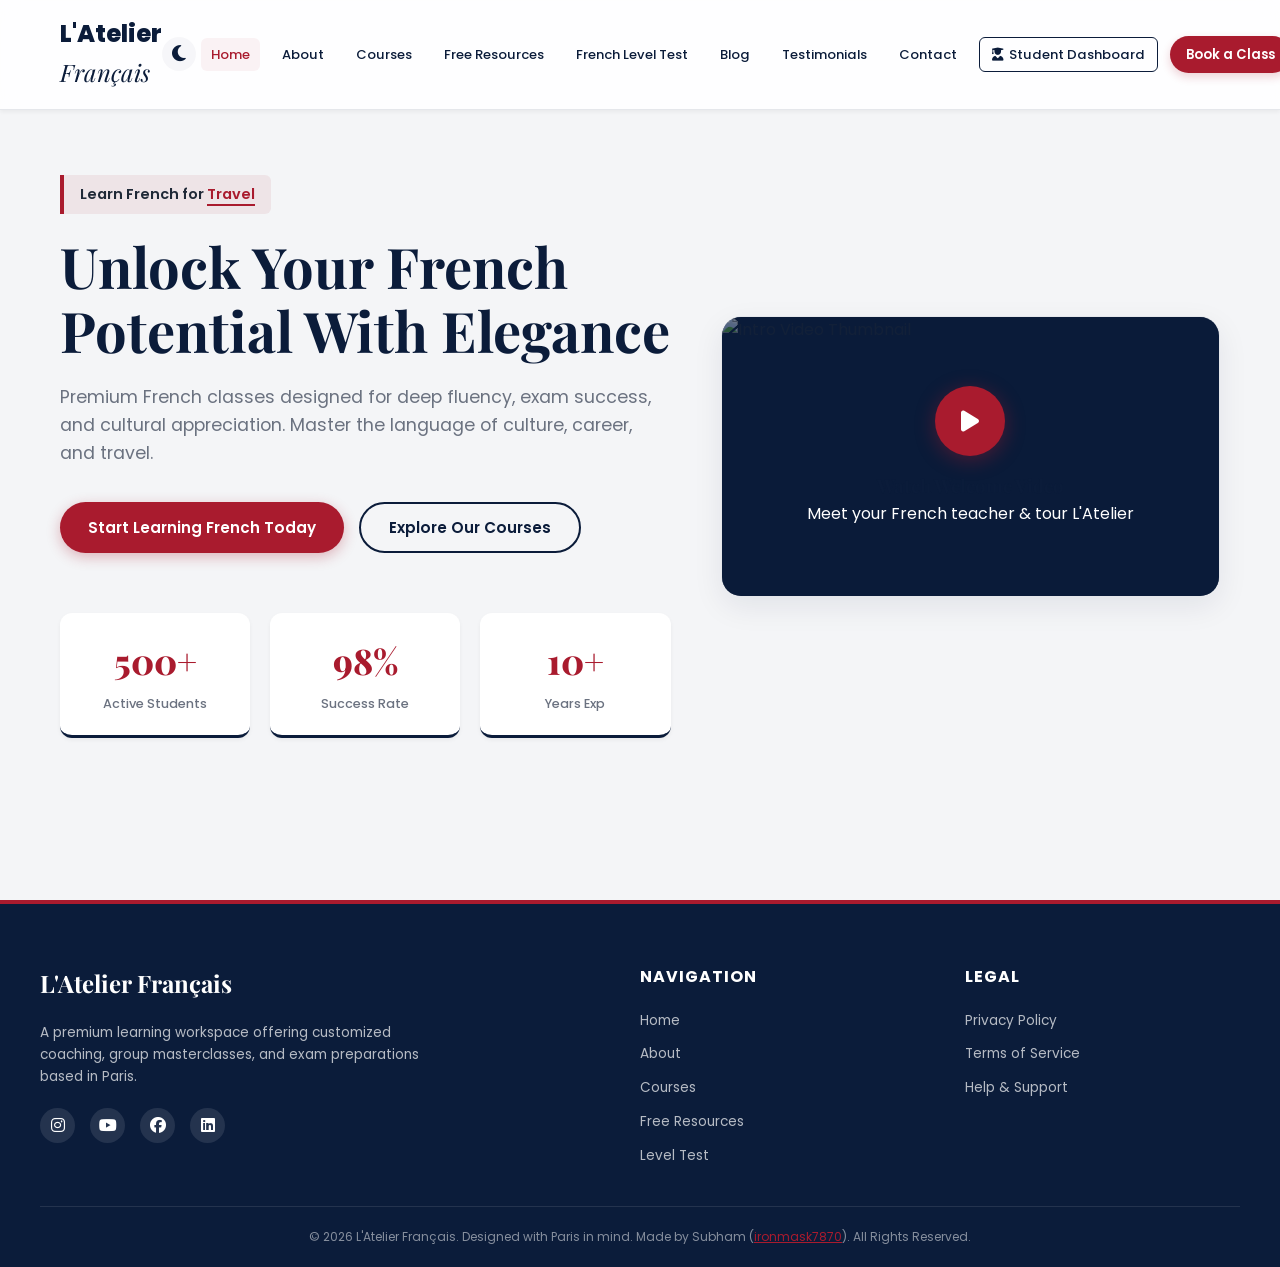
==== index.html @ adbfd45b "docs: add author attribution link in footer" ====
<!DOCTYPE html>
<html lang="en">
<head>
  <meta charset="UTF-8">
  <meta name="viewport" content="width=device-width, initial-scale=1.0">
  <title>L'Atelier Français - Premium French Learning</title>
  <meta name="description" content="Apprenez le français avec élégance. Learn French from Paris with personalized courses, a simulated student zone, interactive tools, and DELF preparation.">
  <!-- Fonts -->
  <link rel="preconnect" href="https://fonts.googleapis.com">
  <link rel="preconnect" href="https://fonts.gstatic.com" crossorigin>
  <link href="https://fonts.googleapis.com/css2?family=Playfair+Display:ital,wght@0,400..900;1,400..900&family=Poppins:ital,wght@0,100;0,200;0,300;0,400;0,500;0,600;0,700;0,800;0,900;1,100;1,200;1,300;1,400;1,500;1,600;1,700;1,800;1,900&display=swap" rel="stylesheet">
  <!-- FontAwesome Icons -->
  <link rel="stylesheet" href="https://cdnjs.cloudflare.com/ajax/libs/font-awesome/6.4.0/css/all.min.css">
  <!-- Custom CSS -->
  <link rel="stylesheet" href="css/style.css?v=1.4">
</head>
<body>

  <!-- Loading Animation Overlay -->
  <div id="loader" class="loader-overlay">
    <div class="loader-content">
      <div class="eiffel-tower-container">
        <!-- SVG Eiffel Tower outline drawing -->
        <svg viewBox="0 0 100 150" class="eiffel-svg">
          <path d="M50,10 L48,25 L52,25 Z" fill="none" stroke="var(--primary-color)" stroke-width="2"/>
          <path d="M48,25 L45,60 L55,60 L52,25 Z" fill="none" stroke="var(--primary-color)" stroke-width="2"/>
          <path d="M45,60 L38,110 L62,110 L55,60 Z" fill="none" stroke="var(--primary-color)" stroke-width="2"/>
          <path d="M38,110 L30,150" fill="none" stroke="var(--accent-color)" stroke-width="3"/>
          <path d="M62,110 L70,150" fill="none" stroke="var(--accent-color)" stroke-width="3"/>
          <!-- Arches -->
          <path d="M38,150 A 12,12 0 0,1 62,150" fill="none" stroke="var(--primary-color)" stroke-width="2.5"/>
          <!-- Platforms -->
          <line x1="46" y1="40" x2="54" y2="40" stroke="var(--primary-color)" stroke-width="2"/>
          <line x1="43" y1="70" x2="57" y2="70" stroke="var(--accent-color)" stroke-width="2"/>
          <line x1="36" y1="115" x2="64" y2="115" stroke="var(--primary-color)" stroke-width="2"/>
        </svg>
      </div>
      <p class="loader-text">Bienvenue à L'Atelier Français...</p>
    </div>
  </div>

  <!-- Global Header & Navigation -->
  <header class="app-header">
    <div class="header-container">
      <a href="#home" class="logo" id="logo-btn">
        <span class="logo-bold">L'Atelier</span> <span class="logo-italic">Français</span>
      </a>
      
      <!-- Header Actions (Toggle + Hamburger) -->
      <div class="header-actions">
        <button id="theme-toggle-btn" class="theme-toggle-btn" aria-label="Toggle Night Mode">
          <i class="fa-solid fa-moon"></i>
        </button>
        <button class="hamburger-menu" id="hamburger-btn" aria-label="Open Menu">
          <span></span>
          <span></span>
          <span></span>
        </button>
      </div>

      <!-- Desktop Nav -->
      <nav class="nav-menu" id="nav-menu">
        <a href="#home" class="nav-link active" data-view="home">Home</a>
        <a href="#about" class="nav-link" data-view="about">About</a>
        <a href="#courses" class="nav-link" data-view="courses">Courses</a>
        <a href="#resources" class="nav-link" data-view="resources">Free Resources</a>
        <a href="#leveltest" class="nav-link" data-view="leveltest">French Level Test</a>
        <a href="#blog" class="nav-link" data-view="blog">Blog</a>
        <a href="#testimonials" class="nav-link" data-view="testimonials">Testimonials</a>
        <a href="#contact" class="nav-link" data-view="contact">Contact</a>
        <a href="#studentzone" class="nav-link nav-btn-secondary" data-view="studentzone">
          <i class="fa-solid fa-user-graduate"></i> Student Dashboard
        </a>
        <a href="#book" class="nav-link nav-btn-primary" data-view="book">Book a Class</a>
      </nav>
    </div>
  </header>

  <!-- Main Content Wrapper -->
  <main class="view-container">

    <!-- ================= HOME VIEW ================= -->
    <section id="view-home" class="app-view active-view">
      <!-- Hero Section -->
      <div class="hero-section">
        <div class="hero-content">
          <div class="animated-ticker">
            <span class="ticker-text">Learn French for <span id="ticker-word" class="word-highlight">Travel</span></span>
          </div>
          <h1 class="hero-title">Unlock Your French Potential With Elegance</h1>
          <p class="hero-subtitle">Premium French classes designed for deep fluency, exam success, and cultural appreciation. Master the language of culture, career, and travel.</p>
          <div class="hero-actions">
            <button class="btn btn-red trigger-nav" data-target="book">Start Learning French Today</button>
            <button class="btn btn-navy-outline trigger-nav" data-target="courses">Explore Our Courses</button>
          </div>
          <!-- Student Success Stats -->
          <div class="hero-stats">
            <div class="stat-card">
              <span class="stat-number">500+</span>
              <span class="stat-label">Active Students</span>
            </div>
            <div class="stat-card">
              <span class="stat-number">98%</span>
              <span class="stat-label">Success Rate</span>
            </div>
            <div class="stat-card">
              <span class="stat-number">10+</span>
              <span class="stat-label">Years Exp</span>
            </div>
          </div>
        </div>
        
        <!-- Friendly Intro Video Frame -->
        <div class="hero-visual">
          <div class="video-preview-card" id="intro-video-trigger">
            <div class="video-overlay">
              <div class="play-btn-circle">
                <i class="fa-solid fa-play"></i>
              </div>
              <h3>Watch Welcome Video</h3>
              <p>Meet your French teacher & tour L'Atelier</p>
            </div>
            <!-- Standard video/image element - User can plug their own image/video here -->
            <img src="assets/intro_thumbnail.webp" alt="Intro Video Thumbnail" class="video-thumbnail-placeholder" id="intro-thumb">
          </div>
        </div>
      </div>
    </section>


    <!-- ================= ABOUT VIEW ================= -->
    <section id="view-about" class="app-view">
      <div class="section-container">
        <h2 class="section-title">Rencontrez Votre Enseignante</h2>
        <p class="section-subtitle">A passion for the French language and a commitment to personalized instruction.</p>
        
        <div class="about-grid">
          <div class="about-image-card">
            <!-- User will replace photo1.jpg with their own picture -->
            <div class="teacher-photo-frame">
              <img src="assets/teacher_profile.webp" alt="Your French Teacher" class="teacher-image-placeholder">
            </div>
            <div class="credential-badge">
              <i class="fa-solid fa-award"></i> Certified Sorbonne Paris Graduate
            </div>
          </div>
          <div class="about-text-card">
            <h3>Bonjour! I am Madame Sophie</h3>
            <p class="bio-para">I believe that learning French shouldn't feel like memorizing dry rules from an old textbook. It should be a window into French culture, philosophy, art, and life. With over 10 years of experience teaching French to students worldwide, I have designed a learning methodology that combines deep grammar mastery with conversational spontaneity.</p>
            <p class="bio-para">Whether you are starting from zero, aiming for your DELF/DALF certifications, planning a trip to Paris, or looking to read French literature in its original beauty, I will guide you step by step with custom roadmaps, tailored exercises, and live speaking practice.</p>
            
            <h4 class="sub-heading">My Qualifications</h4>
            <ul class="credentials-list">
              <li><i class="fa-solid fa-check text-red"></i> Master's Degree in French Literature & Language (Sorbonne University)</li>
              <li><i class="fa-solid fa-check text-red"></i> Certified DELF/DALF Examiner and Evaluator</li>
              <li><i class="fa-solid fa-check text-red"></i> 10+ Years of Private & Group Teaching Experience</li>
              <li><i class="fa-solid fa-check text-red"></i> Bilingual in French and English</li>
            </ul>
            
            <div class="about-cta">
              <button class="btn btn-red trigger-nav" data-target="book">Book a Free Consultation</button>
            </div>
          </div>
        </div>
      </div>
    </section>


    <!-- ================= COURSES VIEW ================= -->
    <section id="view-courses" class="app-view">
      <div class="section-container">
        <h2 class="section-title">Our Learning Programs</h2>
        <p class="section-subtitle">Tailored courses for Beginner, Intermediate, and Advanced learners. Choose between self-paced learning and live sessions.</p>

        <!-- Live/Self-paced Tabs -->
        <div class="course-type-selectors">
          <button class="course-tab-btn active" id="tab-all-courses">All Courses</button>
          <button class="course-tab-btn" id="tab-live-courses">Live Classes</button>
          <button class="course-tab-btn" id="tab-self-courses">Self-Paced Programs</button>
        </div>

        <div class="courses-grid" id="courses-list-container">
          <!-- Beginner Course -->
          <div class="course-card" data-category="self">
            <div class="course-level-tag beginner-tag">Beginner (A1 - A2)</div>
            <div class="course-card-content">
              <h3>Débutant: Foundations of French</h3>
              <p class="course-desc">Master French pronunciation, build a survival vocabulary, and hold your first everyday conversations. Ideal for travelers and complete beginners.</p>
              <ul class="course-perks">
                <li><i class="fa-solid fa-circle-check"></i> 15 Self-Paced Video Modules</li>
                <li><i class="fa-solid fa-circle-check"></i> Interactive Vocabulary Lists</li>
                <li><i class="fa-solid fa-circle-check"></i> Level A1 Certificate of Completion</li>
              </ul>
              <div class="course-price">$149 <span>one-time fee</span></div>
              <button class="btn btn-navy-outline trigger-nav" data-target="book">Enroll Now</button>
            </div>
          </div>

          <!-- Intermediate Course -->
          <div class="course-card featured-course" data-category="live">
            <div class="course-level-tag intermediate-tag">Intermediate (B1 - B2)</div>
            <div class="course-card-content">
              <h3>Intermédiaire: Active Conversation</h3>
              <p class="course-desc">Move past basics into active debates, writing essays, and understanding French cinema. Focuses on speaking fluidity and complex grammar.</p>
              <ul class="course-perks">
                <li><i class="fa-solid fa-circle-check"></i> Weekly Live Speaking Group Sessions</li>
                <li><i class="fa-solid fa-circle-check"></i> DELF B1/B2 Mock Exams included</li>
                <li><i class="fa-solid fa-circle-check"></i> Individual Homework Feedback</li>
              </ul>
              <div class="course-price">$299 <span>/ month</span></div>
              <button class="btn btn-red trigger-nav" data-target="book">Join Next Cohort</button>
            </div>
          </div>

          <!-- Advanced Course -->
          <div class="course-card" data-category="live">
            <div class="course-level-tag advanced-tag">Advanced (C1 - C2)</div>
            <div class="course-card-content">
              <h3>Avancé: French Mastery</h3>
              <p class="course-desc">Engage in political, literary, and social discourse. Achieve near-native command, perfect your accent, and pass professional French exams.</p>
              <ul class="course-perks">
                <li><i class="fa-solid fa-circle-check"></i> 1-on-1 Customized Speaking Audits</li>
                <li><i class="fa-solid fa-circle-check"></i> Analytical French Essay Marking</li>
                <li><i class="fa-solid fa-circle-check"></i> C1 Literature & Current Events Focus</li>
              </ul>
              <div class="course-price">$450 <span>/ month</span></div>
              <button class="btn btn-navy-outline trigger-nav" data-target="book">Inquire Now</button>
            </div>
          </div>
        </div>

        <!-- Course Roadmap -->
        <h3 class="roadmap-heading">Your Learning Roadmap</h3>
        <div class="roadmap-container">
          <div class="roadmap-line"></div>
          
          <div class="roadmap-step">
            <div class="roadmap-dot beginner-tag">A1</div>
            <div class="roadmap-content">
              <h4>Foundations</h4>
              <p>Greetings, basic numbers, introducing yourself, and ordering food in French.</p>
            </div>
          </div>
          
          <div class="roadmap-step">
            <div class="roadmap-dot beginner-tag">A2</div>
            <div class="roadmap-content">
              <h4>Basic Conversations</h4>
              <p>Simple past tenses, giving directions, shopping, and writing postcards.</p>
            </div>
          </div>
          
          <div class="roadmap-step">
            <div class="roadmap-dot intermediate-tag">B1</div>
            <div class="roadmap-content">
              <h4>Fluid Communcation</h4>
              <p>Sharing opinions, storytelling, conditional statements, and travel emergencies.</p>
            </div>
          </div>

          <div class="roadmap-step">
            <div class="roadmap-dot intermediate-tag">B2</div>
            <div class="roadmap-content">
              <h4>Independent French</h4>
              <p>Professional debates, syntax nuances, understanding French media, and formal writing.</p>
            </div>
          </div>

          <div class="roadmap-step">
            <div class="roadmap-dot advanced-tag">C1/C2</div>
            <div class="roadmap-content">
              <h4>Native Command</h4>
              <p>Nuanced literature comprehension, spontaneous debating, and localized idioms.</p>
            </div>
          </div>
        </div>

        <!-- Pricing & Comparison Table -->
        <h3 class="comparison-heading">Plan Comparison</h3>
        <div class="table-scroll-container">
          <table class="pricing-comparison-table">
            <thead>
              <tr>
                <th>Features</th>
                <th>Self-Paced</th>
                <th class="highlight-th">Live Cohorts (Popular)</th>
                <th>Private 1-on-1</th>
              </tr>
            </thead>
            <tbody>
              <tr>
                <td>Video Modules</td>
                <td><i class="fa-solid fa-check text-red"></i> Lifetime Access</td>
                <td><i class="fa-solid fa-check text-red"></i> Lifetime Access</td>
                <td><i class="fa-solid fa-check text-red"></i> Lifetime Access</td>
              </tr>
              <tr>
                <td>Live Class Hours</td>
                <td><i class="fa-solid fa-xmark text-muted"></i> None</td>
                <td><i class="fa-solid fa-check text-red"></i> 4 hours / week</td>
                <td><i class="fa-solid fa-check text-red"></i> 2 hours / week (custom scheduling)</td>
              </tr>
              <tr>
                <td>Homework Checking</td>
                <td><i class="fa-solid fa-xmark text-muted"></i> Automated keys</td>
                <td><i class="fa-solid fa-check text-red"></i> Personal corrections</td>
                <td><i class="fa-solid fa-check text-red"></i> Live corrections</td>
              </tr>
              <tr>
                <td>Community Access</td>
                <td><i class="fa-solid fa-check text-red"></i> Read-only forum</td>
                <td><i class="fa-solid fa-check text-red"></i> Forum + discord chat</td>
                <td><i class="fa-solid fa-check text-red"></i> Full Student Zone VIP access</td>
              </tr>
              <tr>
                <td>DELF Exam Prep</td>
                <td><i class="fa-solid fa-xmark text-muted"></i> Add-on cost</td>
                <td><i class="fa-solid fa-check text-red"></i> Included</td>
                <td><i class="fa-solid fa-check text-red"></i> Tailored mock exams</td>
              </tr>
              <tr class="price-row">
                <td>Price</td>
                <td>$149 one-time</td>
                <td class="highlight-td">$299 / month</td>
                <td>$450 / month</td>
              </tr>
              <tr>
                <td></td>
                <td><button class="btn btn-sm btn-navy trigger-nav" data-target="book">Get Started</button></td>
                <td><button class="btn btn-sm btn-red trigger-nav" data-target="book">Get Started</button></td>
                <td><button class="btn btn-sm btn-navy trigger-nav" data-target="book">Inquire Now</button></td>
              </tr>
            </tbody>
          </table>
        </div>

        <!-- Free Trial Lesson Banner -->
        <div class="trial-lesson-banner">
          <div class="trial-text">
            <h3>Curious about my teaching style?</h3>
            <p>Sign up today and get your first 30-minute introductory lesson completely free.</p>
          </div>
          <button class="btn btn-white trigger-nav" data-target="book">Claim Free Trial Lesson</button>
        </div>
      </div>
    </section>


    <!-- ================= FREE RESOURCES VIEW ================= -->
    <section id="view-resources" class="app-view">
      <div class="section-container">
        <h2 class="section-title">Free Learning Resources</h2>
        <p class="section-subtitle">Immerse yourself in French culture, geography, and music. Use these interactive tools to enrich your learning.</p>

        <div class="resources-split">
          <!-- Interactive Map of France -->
          <div class="resource-block">
            <h3><i class="fa-solid fa-map-location-dot text-red"></i> Interactive Map of France</h3>
            <p class="resource-description">Click on the markers to explore French cities, discover cultural facts, local specialities, and quick travel expressions.</p>
            
            <div class="map-interactive-container">
              <!-- Inline SVG map outline of France -->
              <svg viewBox="0 0 500 500" class="france-svg-map">
                <!-- Outer borders of France Simplified shape -->
                <path d="M 230 40 L 320 60 L 390 120 L 400 200 L 450 250 L 430 320 L 440 370 L 390 440 L 320 450 L 260 410 L 190 410 L 160 450 L 130 430 L 110 390 L 80 340 L 90 280 L 50 230 L 70 170 L 110 160 L 140 100 Z" class="france-bg-shape"/>
                
                <!-- Markers for Cities -->
                <!-- Paris -->
                <circle cx="230" cy="130" r="10" class="map-marker" id="marker-paris" data-city="Paris"/>
                <text x="230" y="115" class="map-label">Paris</text>

                <!-- Lyon -->
                <circle cx="340" cy="270" r="10" class="map-marker" id="marker-lyon" data-city="Lyon"/>
                <text x="340" y="255" class="map-label">Lyon</text>

                <!-- Marseille -->
                <circle cx="360" cy="390" r="10" class="map-marker" id="marker-marseille" data-city="Marseille"/>
                <text x="360" y="375" class="map-label">Marseille</text>

                <!-- Bordeaux -->
                <circle cx="150" cy="310" r="10" class="map-marker" id="marker-bordeaux" data-city="Bordeaux"/>
                <text x="120" y="295" class="map-label">Bordeaux</text>

                <!-- Nice -->
                <circle cx="410" cy="370" r="10" class="map-marker" id="marker-nice" data-city="Nice"/>
                <text x="410" y="355" class="map-label">Nice</text>
              </svg>

              <!-- Dynamic Cultural Fact Panel -->
              <div class="map-fact-panel" id="map-fact-panel">
                <h4 id="fact-city-title">Select a City</h4>
                <p id="fact-city-desc" class="fact-body-text">Click on any gold city marker on the map to discover its culture, culinary specialties, and custom vocabulary!</p>
                <div class="fact-detail" id="fact-city-spec">
                  <strong>Specialty:</strong> <span id="fact-specialty">-</span>
                </div>
                <div class="fact-phrase" id="fact-city-phrase">
                  <strong>Expression to know:</strong> <em id="fact-expression">-</em>
                </div>
              </div>
            </div>
          </div>

          <!-- French Music Playlist -->
          <div class="resource-block">
            <h3><i class="fa-solid fa-music text-red"></i> French Music Playlist</h3>
            <p class="resource-description">Tune in to Madame Sophie's curated list of classic and modern French songs. Music is one of the best ways to train your listening ear and accent.</p>
            
            <div class="music-player-card">
              <div class="player-header">
                <div class="album-art">
                  <i class="fa-solid fa-record-vinyl vinyl-animate"></i>
                </div>
                <div class="track-details">
                  <h4 id="player-track-title">La Vie En Rose</h4>
                  <p id="player-track-artist">Édith Piaf</p>
                </div>
              </div>
              
              <!-- Player Audio Simulation Controls -->
              <div class="player-controls">
                <button class="player-btn" id="player-prev"><i class="fa-solid fa-backward-step"></i></button>
                <button class="player-btn btn-play-pause" id="player-play-pause"><i class="fa-solid fa-play"></i></button>
                <button class="player-btn" id="player-next"><i class="fa-solid fa-forward-step"></i></button>
              </div>

              <div class="player-progress">
                <span class="time-elapsed" id="time-elapsed">0:00</span>
                <div class="progress-bar-container" id="player-bar-click">
                  <div class="progress-bar-fill" id="player-bar-fill" style="width: 0%"></div>
                </div>
                <span class="track-duration" id="track-duration">3:05</span>
              </div>

              <!-- Playlist items -->
              <ul class="music-playlist-list" id="playlist-list">
                <li class="playlist-item active" data-index="0">
                  <span class="track-num">1</span>
                  <div class="item-details">
                    <h5>La Vie En Rose</h5>
                    <p>Édith Piaf</p>
                  </div>
                  <span class="track-length">3:05</span>
                </li>
                <li class="playlist-item" data-index="1">
                  <span class="track-num">2</span>
                  <div class="item-details">
                    <h5>Non, Je Ne Regrette Rien</h5>
                    <p>Édith Piaf</p>
                  </div>
                  <span class="track-length">2:24</span>
                </li>
                <li class="playlist-item" data-index="2">
                  <span class="track-num">3</span>
                  <div class="item-details">
                    <h5>Dernière Danse</h5>
                    <p>Indila</p>
                  </div>
                  <span class="track-length">3:32</span>
                </li>
                <li class="playlist-item" data-index="3">
                  <span class="track-num">4</span>
                  <div class="item-details">
                    <h5>Sympathique</h5>
                    <p>Pink Martini</p>
                  </div>
                  <span class="track-length">2:45</span>
                </li>
              </ul>
            </div>
          </div>
        </div>

        <!-- Downloadable Worksheets -->
        <h3 class="worksheets-heading">Printable Grammar Guides</h3>
        <div class="worksheets-grid">
          <div class="worksheet-card">
            <div class="worksheet-icon"><i class="fa-regular fa-file-pdf"></i></div>
            <h4>Ultimate Verb Conjugation Guide</h4>
            <p>Quick reference guide covering Present, Passé Composé, Imparfait, and Futur Simple for irregular verbs.</p>
            <a href="#" class="worksheet-download-btn" onclick="event.preventDefault(); alert('Downloading Worksheet: Verb Conjugation Guide (Mock)')"><i class="fa-solid fa-download"></i> Download PDF</a>
          </div>
          <div class="worksheet-card">
            <div class="worksheet-icon"><i class="fa-regular fa-file-pdf"></i></div>
            <h4>50 Idioms for Conversational Fluidity</h4>
            <p>List of everyday colloquial expressions used by native Parisians to make you sound natural.</p>
            <a href="#" class="worksheet-download-btn" onclick="event.preventDefault(); alert('Downloading Worksheet: Parisian Idioms (Mock)')"><i class="fa-solid fa-download"></i> Download PDF</a>
          </div>
          <div class="worksheet-card">
            <div class="worksheet-icon"><i class="fa-regular fa-file-pdf"></i></div>
            <h4>DELF B2 Checklist & Checklist Guide</h4>
            <p>Complete roadmap of skills, essays, and speaking templates required to pass your B2 exams.</p>
            <a href="#" class="worksheet-download-btn" onclick="event.preventDefault(); alert('Downloading Worksheet: DELF B2 Checklist (Mock)')"><i class="fa-solid fa-download"></i> Download PDF</a>
          </div>
        </div>
      </div>
    </section>


    <!-- ================= FRENCH LEVEL TEST VIEW ================= -->
    <section id="view-leveltest" class="app-view">
      <div class="section-container">
        <h2 class="section-title">French Level Test</h2>
        <p class="section-subtitle">Take this quick, 5-question test to evaluate your current French comprehension and get course recommendations.</p>

        <div class="quiz-card-container">
          <div class="quiz-progress-wrapper">
            <div class="quiz-progress-label">Question <span id="quiz-curr-num">1</span> of 5</div>
            <div class="quiz-progress-bar">
              <div class="quiz-progress-fill" id="quiz-progress-fill" style="width: 20%;"></div>
            </div>
          </div>

          <div class="quiz-question-box" id="quiz-box">
            <!-- Question text will inject here -->
            <h3 class="quiz-question" id="quiz-question-text">Loading...</h3>
            <div class="quiz-options-list" id="quiz-options-list">
              <!-- Options will inject here -->
            </div>
          </div>

          <div class="quiz-result-box d-none" id="quiz-result-box">
            <div class="result-icon-celebration"><i class="fa-solid fa-graduation-cap"></i></div>
            <h3>Test Completed!</h3>
            <p class="result-score-text">You scored <span id="result-score" class="score-emphasis">0</span> out of 5</p>
            <div class="level-badge" id="result-level-badge">A1 - Beginner</div>
            <p class="level-desc" id="result-level-desc">You are at the foundation stage! We recommend starting with Madame Sophie's Beginner Course to master basic sentence structures.</p>
            
            <div class="result-actions">
              <button class="btn btn-red trigger-nav" data-target="book">Book a Class For My Level</button>
              <button class="btn btn-navy-outline" id="quiz-retry-btn">Try Again</button>
            </div>
          </div>
        </div>
      </div>
    </section>


    <!-- ================= BLOG VIEW ================= -->
    <section id="view-blog" class="app-view">
      <div class="section-container">
        <h2 class="section-title">L'Atelier Blog</h2>
        <p class="section-subtitle">Insights, cultural guides, and practical grammar advice from Madame Sophie.</p>

        <!-- Category Filters -->
        <div class="blog-filters">
          <button class="blog-filter-btn active" data-filter="all">All Articles</button>
          <button class="blog-filter-btn" data-filter="tips">Learning Tips</button>
          <button class="blog-filter-btn" data-filter="mistakes">Common Mistakes</button>
          <button class="blog-filter-btn" data-filter="culture">Culture & Phrases</button>
          <button class="blog-filter-btn" data-filter="delf">DELF Prep</button>
          <button class="blog-filter-btn" data-filter="motivation">Motivation</button>
        </div>

        <div class="blog-grid" id="blog-grid">
          <!-- Article 1 -->
          <div class="blog-card" data-category="mistakes">
            <div class="blog-header-img mistakes-img">
              <i class="fa-solid fa-triangle-exclamation"></i>
            </div>
            <div class="blog-card-content">
              <span class="blog-tag">Common Mistakes</span>
              <h3>Stop Translating Literally: "Faux Amis" to Avoid</h3>
              <p>Learn why saying "Je suis chaud" might not mean "I am hot" in the way you expect, and other common trap words...</p>
              <div class="blog-footer">
                <span><i class="fa-regular fa-calendar"></i> July 8, 2026</span>
                <a href="#" class="read-more-link" onclick="event.preventDefault(); alert('Opening full article: Faux Amis (Mock)')">Read Article <i class="fa-solid fa-arrow-right"></i></a>
              </div>
            </div>
          </div>

          <!-- Article 2 -->
          <div class="blog-card" data-category="tips">
            <div class="blog-header-img tips-img">
              <i class="fa-solid fa-brain"></i>
            </div>
            <div class="blog-card-content">
              <span class="blog-tag">Learning Tips</span>
              <h3>How to Remember French Gender: Secret Triggers</h3>
              <p>Discover spelling endings (like -tion vs. -ment) that reveal if a word is masculine or feminine with 90% accuracy.</p>
              <div class="blog-footer">
                <span><i class="fa-regular fa-calendar"></i> June 30, 2026</span>
                <a href="#" class="read-more-link" onclick="event.preventDefault(); alert('Opening full article: Remember French Gender (Mock)')">Read Article <i class="fa-solid fa-arrow-right"></i></a>
              </div>
            </div>
          </div>

          <!-- Article 3 -->
          <div class="blog-card" data-category="culture">
            <div class="blog-header-img culture-img">
              <i class="fa-solid fa-landmark"></i>
            </div>
            <div class="blog-card-content">
              <span class="blog-tag">Culture & Phrases</span>
              <h3>Paris Cafés: Essential Etiquette & Sayings</h3>
              <p>How to order coffee like a native, handle billing etiquette, and standard phrases that Parisians appreciate.</p>
              <div class="blog-footer">
                <span><i class="fa-regular fa-calendar"></i> June 18, 2026</span>
                <a href="#" class="read-more-link" onclick="event.preventDefault(); alert('Opening full article: Paris Cafés Etiquette (Mock)')">Read Article <i class="fa-solid fa-arrow-right"></i></a>
              </div>
            </div>
          </div>

          <!-- Article 4 -->
          <div class="blog-card" data-category="delf">
            <div class="blog-header-img delf-img">
              <i class="fa-solid fa-file-pen"></i>
            </div>
            <div class="blog-card-content">
              <span class="blog-tag">DELF Prep</span>
              <h3>Cracking the DELF B2 Oral Production Test</h3>
              <p>The structured 3-part argument outline that ensures high marks during the spoken presentation portion.</p>
              <div class="blog-footer">
                <span><i class="fa-regular fa-calendar"></i> June 10, 2026</span>
                <a href="#" class="read-more-link" onclick="event.preventDefault(); alert('Opening full article: DELF B2 Oral Prep (Mock)')">Read Article <i class="fa-solid fa-arrow-right"></i></a>
              </div>
            </div>
          </div>

          <!-- Article 5 (Motivation) -->
          <div class="blog-card" data-category="motivation">
            <div class="blog-header-img tips-img" style="background: linear-gradient(135deg, #ec4899, #f43f5e);">
              <i class="fa-solid fa-circle-play"></i>
            </div>
            <div class="blog-card-content">
              <span class="blog-tag">Motivation</span>
              <h3>Overcoming the Intermediate Plateau: Staying Motivated</h3>
              <p>Tips from Madame Sophie on how to keep pushing forward when learning feels stuck, and gamifying your daily routines.</p>
              <div class="blog-footer">
                <span><i class="fa-regular fa-calendar"></i> June 2, 2026</span>
                <a href="#" class="read-more-link" onclick="event.preventDefault(); alert('Opening full article: Staying Motivated (Mock)')">Read Article <i class="fa-solid fa-arrow-right"></i></a>
              </div>
            </div>
          </div>
        </div>
      </div>
    </section>


    <!-- ================= STUDENT ZONE VIEW ================= -->
    <section id="view-studentzone" class="app-view">
      <div class="section-container">
        
        <!-- Tab Header for logged in vs logged out -->
        <div id="student-login-box" class="student-login-container">
          <div class="login-card">
            <div class="login-icon"><i class="fa-solid fa-lock-open text-red"></i></div>
            <h2>Accès Étudiant (Student Portal)</h2>
            <p>Log in to access your dashboard, homework upload, class materials, and student leaderboard.</p>
            
            <form id="student-login-form">
              <div class="form-group">
                <label for="student-email">Student ID or Email</label>
                <input type="text" id="student-email" class="form-input" placeholder="student@latelier.com" required value="student@latelier.com">
              </div>
              <div class="form-group">
                <label for="student-password">Password</label>
                <input type="password" id="student-password" class="form-input" placeholder="••••••••" required value="password123">
              </div>
              <div class="login-disclaimer">Use the pre-filled credentials to simulate login</div>
              <button type="submit" class="btn btn-red btn-block">Log in to Student Zone</button>
            </form>
          </div>
        </div>

        <!-- Student Dashboard (Hidden by default, shown on Login submit) -->
        <div id="student-dashboard" class="student-dashboard-container d-none">
          <div class="dashboard-header">
            <div>
              <h2>Bonjour, Jean Dupont!</h2>
              <p>Welcome back to your Parisian classroom dashboard.</p>
            </div>
            <button class="btn btn-sm btn-navy-outline" id="student-logout-btn"><i class="fa-solid fa-arrow-right-from-bracket"></i> Logout</button>
          </div>

          <div class="dashboard-grid">
            
            <!-- Tab 1: Progress Rings & Info -->
            <div class="dashboard-panel card-progress">
              <h3><i class="fa-solid fa-chart-line text-red"></i> Your Progress</h3>
              <div class="progress-rings-container">
                <div class="progress-ring-block">
                  <div class="progress-ring-svg-wrapper">
                    <!-- SVG Circle Progress -->
                    <svg class="ring-svg" viewBox="0 0 100 100">
                      <circle class="ring-bg" cx="50" cy="50" r="40"/>
                      <circle class="ring-fill" cx="50" cy="50" r="40" stroke-dasharray="251.2" stroke-dashoffset="62.8"/> <!-- 75% -->
                    </svg>
                    <div class="ring-text">75%</div>
                  </div>
                  <span>Vocabulary Modules</span>
                </div>
                <div class="progress-ring-block">
                  <div class="progress-ring-svg-wrapper">
                    <svg class="ring-svg" viewBox="0 0 100 100">
                      <circle class="ring-bg" cx="50" cy="50" r="40"/>
                      <circle class="ring-fill" cx="50" cy="50" r="40" stroke-dasharray="251.2" stroke-dashoffset="100.48"/> <!-- 60% -->
                    </svg>
                    <div class="ring-text">60%</div>
                  </div>
                  <span>Speaking Audits</span>
                </div>
              </div>
              <div class="certificate-unlock-notice">
                <i class="fa-solid fa-trophy"></i> <strong>Next Certificate:</strong> Intermediate B1 (Unlocks in 3 assignments)
              </div>
              <div class="earned-certificates-list mt-20" style="border-top: 1px solid var(--border-color); padding-top: 15px;">
                <h4 style="font-size: 0.9rem; margin-bottom: 10px; font-family: var(--font-body); font-weight: 700;"><i class="fa-solid fa-medal text-red"></i> Earned Certificates</h4>
                <ul style="font-size: 0.8rem; display: flex; flex-direction: column; gap: 8px;">
                  <li style="display: flex; justify-content: space-between; align-items: center; background: var(--bg-light); padding: 8px 12px; border-radius: var(--radius-sm);">
                    <span><i class="fa-solid fa-circle-check text-green" style="color: #22c55e;"></i> A1 Beginner French</span>
                    <a href="#" onclick="event.preventDefault(); alert('Viewing Certificate: A1 Beginner (Mock)')" style="font-weight: 600; color: var(--accent-color);">View Certificate</a>
                  </li>
                  <li style="display: flex; justify-content: space-between; align-items: center; background: var(--bg-light); padding: 8px 12px; border-radius: var(--radius-sm);">
                    <span><i class="fa-solid fa-circle-check text-green" style="color: #22c55e;"></i> A2 Elementary French</span>
                    <a href="#" onclick="event.preventDefault(); alert('Viewing Certificate: A2 Elementary (Mock)')" style="font-weight: 600; color: var(--accent-color);">View Certificate</a>
                  </li>
                </ul>
              </div>
            </div>

            <!-- Tab 2: Course Materials -->
            <div class="dashboard-panel card-materials">
              <h3><i class="fa-solid fa-book-open text-red"></i> Course Materials</h3>
              <ul class="materials-list">
                <li>
                  <div class="material-title"><i class="fa-solid fa-video"></i> Lecture 12: Direct & Indirect Pronouns</div>
                  <a href="#" class="material-action-btn" onclick="event.preventDefault(); alert('Playing Lecture Video (Mock)')"><i class="fa-solid fa-play"></i> Watch</a>
                </li>
                <li>
                  <div class="material-title"><i class="fa-solid fa-file-invoice"></i> Worksheet 12: Pronoun Exercises</div>
                  <a href="#" class="material-action-btn" onclick="event.preventDefault(); alert('Downloading PDF (Mock)')"><i class="fa-solid fa-download"></i> PDF</a>
                </li>
                <li>
                  <div class="material-title"><i class="fa-solid fa-headphones"></i> Audio 12: Listening Drill (Paris Subways)</div>
                  <a href="#" class="material-action-btn" onclick="event.preventDefault(); alert('Playing Audio file (Mock)')"><i class="fa-solid fa-circle-play"></i> Listen</a>
                </li>
              </ul>
            </div>

            <!-- Tab 3: Homework Upload Simulator -->
            <div class="dashboard-panel card-homework">
              <h3><i class="fa-solid fa-cloud-arrow-up text-red"></i> Upload Homework</h3>
              <p>Drag and drop your written essays or audio speaking clips for Madame Sophie's manual review.</p>
              
              <div class="drag-drop-zone" id="homework-dropzone">
                <i class="fa-solid fa-file-arrow-up dropzone-icon"></i>
                <p>Drag files here or <span>browse files</span></p>
                <input type="file" id="homework-file-input" style="display: none;" accept=".pdf,.doc,.docx,.mp3,.m4a">
              </div>
              <div class="upload-feedback d-none" id="upload-feedback">
                <i class="fa-solid fa-circle-check text-green"></i> Homework uploaded successfully! Madame Sophie is reviewing it.
              </div>
            </div>

            <!-- Tab 4: Student Leaderboard (Gamification) -->
            <div class="dashboard-panel card-leaderboard">
              <h3><i class="fa-solid fa-award text-red"></i> Top Students Leaderboard</h3>
              <ol class="leaderboard-list">
                <li>
                  <span class="leader-rank">1</span>
                  <span class="leader-name">Emily S.</span>
                  <span class="leader-xp">1,420 XP</span>
                </li>
                <li>
                  <span class="leader-rank">2</span>
                  <span class="leader-name">Hiroshi T.</span>
                  <span class="leader-xp">1,350 XP</span>
                </li>
                <li class="user-row">
                  <span class="leader-rank">3</span>
                  <span class="leader-name">Jean Dupont (You)</span>
                  <span class="leader-xp">1,210 XP</span>
                </li>
                <li>
                  <span class="leader-rank">4</span>
                  <span class="leader-name">Sofia V.</span>
                  <span class="leader-xp">980 XP</span>
                </li>
              </ol>
            </div>

            <!-- Tab 5: Community Discussion Forum -->
            <div class="dashboard-panel card-forum">
              <h3><i class="fa-solid fa-comments text-red"></i> Student Forum</h3>
              <div class="forum-compose-box">
                <input type="text" id="forum-post-input" placeholder="Ask a question or share a cultural experience...">
                <button class="btn btn-sm btn-red" id="forum-post-btn">Post</button>
              </div>
              
              <div class="forum-posts-container" id="forum-posts-container">
                <!-- Post 1 -->
                <div class="forum-post">
                  <div class="post-header">
                    <span class="post-user">Emily S.</span>
                    <span class="post-time">2 hours ago</span>
                  </div>
                  <p class="post-body">Does anyone have a good tip for memorizing the difference between 'amener' and 'apporter'?</p>
                  <div class="post-actions">
                    <button class="post-action-btn btn-like" onclick="alert('Liked post!')"><i class="fa-regular fa-thumbs-up"></i> 4 Likes</button>
                    <button class="post-action-btn" onclick="alert('Replying in forum (Mock)')"><i class="fa-regular fa-comment"></i> 2 Replies</button>
                  </div>
                </div>
                <!-- Post 2 -->
                <div class="forum-post">
                  <div class="post-header">
                    <span class="post-user">Sophie (Teacher)</span>
                    <span class="post-time">1 day ago</span>
                  </div>
                  <p class="post-body">Excellent job to everyone who submitted the DELF mock emails this week. The syntax was much cleaner!</p>
                  <div class="post-actions">
                    <button class="post-action-btn btn-like" onclick="alert('Liked post!')"><i class="fa-regular fa-thumbs-up"></i> 12 Likes</button>
                  </div>
                </div>
              </div>

              <!-- Community external links -->
              <div class="community-external-links">
                <a href="https://discord.com" target="_blank" class="community-link discord-link"><i class="fa-brands fa-discord"></i> Discord Community</a>
                <a href="https://whatsapp.com" target="_blank" class="community-link whatsapp-link"><i class="fa-brands fa-whatsapp"></i> WhatsApp Study Group</a>
              </div>
            </div>

          </div>
        </div>

      </div>
    </section>


    <!-- ================= BOOK A CLASS VIEW ================= -->
    <section id="view-book" class="app-view">
      <div class="section-container">
        <h2 class="section-title">Schedule a Class</h2>
        <p class="section-subtitle">Book a free consultation or schedule your next one-on-one lesson instantly.</p>

        <div class="booking-flow-split">
          <!-- Selection & Calendar -->
          <div class="booking-selection-card">
            <h3>1. Select Class Type</h3>
            <div class="booking-types">
              <label class="booking-type-label active">
                <input type="radio" name="booking-type" value="trial" checked style="display: none;">
                <div class="type-card-design">
                  <div class="type-check"><i class="fa-solid fa-circle-check"></i></div>
                  <h4>Free Consultation Lesson</h4>
                  <p>30 minutes intro lesson, evaluation of your level and customized plan advice.</p>
                  <span class="price-badge">$0</span>
                </div>
              </label>
              <label class="booking-type-label">
                <input type="radio" name="booking-type" value="oneonone" style="display: none;">
                <div class="type-card-design">
                  <div class="type-check"><i class="fa-solid fa-circle-check"></i></div>
                  <h4>One-on-One French Class</h4>
                  <p>60 minutes comprehensive individual class focused on your specific targets.</p>
                  <span class="price-badge">$60</span>
                </div>
              </label>
            </div>

            <!-- Calendar Widget Grid -->
            <h3 class="mt-20">2. Choose Date & Time</h3>
            <div class="calendar-widget-wrapper">
              <div class="calendar-header-controls">
                <h4 id="calendar-month-year">July 2026</h4>
                <div class="calendar-arrow-btns">
                  <button class="cal-btn-prev" onclick="alert('Mock Previous Month')"><i class="fa-solid fa-chevron-left"></i></button>
                  <button class="cal-btn-next" onclick="alert('Mock Next Month')"><i class="fa-solid fa-chevron-right"></i></button>
                </div>
              </div>

              <!-- Calendar Weekdays -->
              <div class="calendar-grid-weekdays">
                <span>Sun</span><span>Mon</span><span>Tue</span><span>Wed</span><span>Thu</span><span>Fri</span><span>Sat</span>
              </div>

              <!-- Calendar Month Grid Days -->
              <div class="calendar-grid-days" id="calendar-days-container">
                <!-- Javascript will inject days -->
              </div>

              <!-- Time Slots Selector -->
              <div class="time-slots-container d-none" id="time-slots-container">
                <h5>Available times for selected date:</h5>
                <div class="time-slots-grid" id="slots-grid">
                  <button class="time-slot-btn">09:00 AM</button>
                  <button class="time-slot-btn">11:30 AM</button>
                  <button class="time-slot-btn">02:00 PM</button>
                  <button class="time-slot-btn">04:30 PM</button>
                </div>
              </div>
            </div>
          </div>

          <!-- Checkout / Form Summary -->
          <div class="booking-summary-card">
            <h3>3. Appointment Details</h3>
            <div class="summary-details-box">
              <div class="summary-row">
                <span>Class:</span>
                <strong id="summary-class-type">Free Consultation Lesson</strong>
              </div>
              <div class="summary-row">
                <span>Date & Time:</span>
                <strong id="summary-datetime">Not selected</strong>
              </div>
              <div class="summary-row total-row">
                <span>Total Cost:</span>
                <strong id="summary-price">$0.00</strong>
              </div>
            </div>

            <form id="booking-checkout-form">
              <div class="form-group">
                <label for="booking-name">Full Name</label>
                <input type="text" id="booking-name" class="form-input" placeholder="Jean Dupont" required>
              </div>
              <div class="form-group">
                <label for="booking-email">Email Address</label>
                <input type="email" id="booking-email" class="form-input" placeholder="jean.dupont@gmail.com" required>
              </div>
              <div class="form-group">
                <label for="booking-notes">Special Goals or Notes</label>
                <textarea id="booking-notes" class="form-input" rows="3" placeholder="e.g. Preparing for DELF B2 in December..."></textarea>
              </div>

              <button type="submit" class="btn btn-red btn-block" id="booking-submit-btn" disabled>Confirm Appointment & Proceed</button>
            </form>
          </div>
        </div>
      </div>
    </section>


    <!-- ================= TESTIMONIALS VIEW ================= -->
    <section id="view-testimonials" class="app-view">
      <div class="section-container">
        <h2 class="section-title">Success Stories</h2>
        <p class="section-subtitle">Real feedback from students who transformed their French with Madame Sophie.</p>

        <div class="testimonials-slider-container">
          <div class="testimonials-track" id="testimonials-track">
            <!-- Slide 1 -->
            <div class="testimonial-slide active">
              <div class="testimonial-card-premium">
                <div class="quote-icon"><i class="fa-solid fa-quote-left"></i></div>
                <p class="testimonial-quote">"Madame Sophie is spectacular! I started as a total beginner. Her custom materials and structured roadmap helped me pass my DELF B2 exam in under a year. The Student Zone forum kept me motivated."</p>
                <div class="testimonial-author">
                  <div class="author-info">
                    <h4>Emily Spencer</h4>
                    <p>Passed DELF B2, London</p>
                  </div>
                  <div class="rating-stars">
                    <i class="fa-solid fa-star"></i><i class="fa-solid fa-star"></i><i class="fa-solid fa-star"></i><i class="fa-solid fa-star"></i><i class="fa-solid fa-star"></i>
                  </div>
                </div>
              </div>
            </div>

            <!-- Slide 2 -->
            <div class="testimonial-slide">
              <div class="testimonial-card-premium">
                <div class="quote-icon"><i class="fa-solid fa-quote-left"></i></div>
                <p class="testimonial-quote">"Her emphasis on pronunciation makes all the difference. When I went to Paris last month, waiters actually answered me in French instead of switching to English! I highly recommend her live conversation courses."</p>
                <div class="testimonial-author">
                  <div class="author-info">
                    <h4>Marc Jacobs</h4>
                    <p>Conversational Student, NY</p>
                  </div>
                  <div class="rating-stars">
                    <i class="fa-solid fa-star"></i><i class="fa-solid fa-star"></i><i class="fa-solid fa-star"></i><i class="fa-solid fa-star"></i><i class="fa-solid fa-star"></i>
                  </div>
                </div>
              </div>
            </div>
            
            <!-- Slide 3 -->
            <div class="testimonial-slide">
              <div class="testimonial-card-premium">
                <div class="quote-icon"><i class="fa-solid fa-quote-left"></i></div>
                <p class="testimonial-quote">"The interactive dashboard makes uploads easy. As a busy executive, being able to submit oral tasks and get detailed PDF reports and vocabulary corrections on my own schedule is priceless."</p>
                <div class="testimonial-author">
                  <div class="author-info">
                    <h4>Hiroshi Tanaka</h4>
                    <p>Executive 1-on-1 Class, Tokyo</p>
                  </div>
                  <div class="rating-stars">
                    <i class="fa-solid fa-star"></i><i class="fa-solid fa-star"></i><i class="fa-solid fa-star"></i><i class="fa-solid fa-star"></i><i class="fa-solid fa-star"></i>
                  </div>
                </div>
              </div>
            </div>
          </div>

          <div class="slider-controls">
            <button class="slider-arrow prev-slide" id="test-prev"><i class="fa-solid fa-arrow-left-long"></i></button>
            <button class="slider-arrow next-slide" id="test-next"><i class="fa-solid fa-arrow-right-long"></i></button>
          </div>
        </div>

        <!-- Trust Certs Icons -->
        <h3 class="roadmap-heading">Global Certifications</h3>
        <div class="trust-certs-grid">
          <div class="cert-card">
            <img src="assets/cert_logo1.webp" alt="Sorbonne" class="cert-logo-placeholder">
            <h4>Sorbonne University Paris</h4>
            <p>Accredited Language Methodology</p>
          </div>
          <div class="cert-card">
            <img src="assets/cert_logo2.webp" alt="CIEP" class="cert-logo-placeholder">
            <h4>France Éducation International</h4>
            <p>Certified DELF/DALF Examiner Center</p>
          </div>
          <div class="cert-card">
            <img src="assets/cert_logo3.webp" alt="ACTFL" class="cert-logo-placeholder">
            <h4>ACTFL Quality Seal</h4>
            <p>Member Council on Foreign Languages</p>
          </div>
        </div>
      </div>
    </section>


    <!-- ================= CONTACT VIEW ================= -->
    <section id="view-contact" class="app-view">
      <div class="section-container">
        <h2 class="section-title">Contact Madame Sophie</h2>
        <p class="section-subtitle">Have questions about courses, pricing, or custom goals? Send a message.</p>

        <div class="contact-split">
          <!-- Form -->
          <div class="contact-form-card">
            <form id="contact-form-element">
              <div class="form-group">
                <label for="contact-name">Your Name</label>
                <input type="text" id="contact-name" class="form-input" placeholder="Jean Dupont" required>
              </div>
              <div class="form-group">
                <label for="contact-email">Your Email Address</label>
                <input type="email" id="contact-email" class="form-input" placeholder="jean.dupont@gmail.com" required>
              </div>
              <div class="form-group">
                <label for="contact-message">Message</label>
                <textarea id="contact-message" class="form-input" rows="5" placeholder="Tell me about your level and targets..." required></textarea>
              </div>
              <button type="submit" class="btn btn-red btn-block">Send Message</button>
            </form>
            <div class="contact-success d-none" id="contact-success">
              <i class="fa-solid fa-circle-check"></i> Thank you! Your message has been sent. Madame Sophie will reply within 24 hours.
            </div>
          </div>

          <!-- FAQ Accordion -->
          <div class="contact-faq-card">
            <h3>Frequently Asked Questions</h3>
            <div class="faq-accordion">
              <div class="faq-item">
                <button class="faq-question">Are the live classes recorded? <i class="fa-solid fa-chevron-down"></i></button>
                <div class="faq-answer">
                  <p>Yes, all group live classes are recorded and uploaded to the Student Zone dashboard within 2 hours of completion so you can review them anytime.</p>
                </div>
              </div>
              <div class="faq-item">
                <button class="faq-question">What if I need to cancel a private 1-on-1 session? <i class="fa-solid fa-chevron-down"></i></button>
                <div class="faq-answer">
                  <p>We have a 24-hour cancellation policy. You can cancel or reschedule any lesson directly through the booking portal on your Student Zone dashboard with no fee up to 24 hours prior.</p>
                </div>
              </div>
              <div class="faq-item">
                <button class="faq-question">Which levels are tested in the level test? <i class="fa-solid fa-chevron-down"></i></button>
                <div class="faq-answer">
                  <p>The test evaluates fundamentals (A1) up to independent writing and grammar (B2). For a custom C1/C2 verbal audit, we suggest booking a 30-minute free consultation.</p>
                </div>
              </div>
              <div class="faq-item">
                <button class="faq-question">Do you offer prep for specific French examinations? <i class="fa-solid fa-chevron-down"></i></button>
                <div class="faq-answer">
                  <p>Yes, we offer specialized modules and simulated examination structures for DELF, DALF, TEF, and TCF tests.</p>
                </div>
              </div>
            </div>
          </div>
        </div>
      </div>
    </section>

  </main>


  <!-- ================= OVERLAYS & MODALS ================= -->

  <!-- Video Modal -->
  <div class="modal-overlay d-none" id="video-modal">
    <div class="modal-card video-modal-card">
      <button class="modal-close" id="video-modal-close">&times;</button>
      <div class="video-player-container">
        <!-- Local/Mock Video file. User will copy their own video file here -->
        <video id="intro-video-player" controls poster="assets/intro_thumbnail.webp">
          <source src="assets/teacher_intro.mp4" type="video/mp4">
          Your browser does not support the video tag.
        </video>
      </div>
    </div>
  </div>

  <!-- Stripe-style Payment Sheets -->
  <div class="modal-overlay d-none" id="payment-modal">
    <div class="modal-card payment-modal-card">
      <button class="modal-close" id="payment-modal-close">&times;</button>
      <div class="payment-header">
        <i class="fa-solid fa-credit-card payment-card-icon"></i>
        <h3>Secure Checkout</h3>
        <p>L'Atelier Secure Payment Powered by Stripe</p>
      </div>
      <div class="payment-order-summary">
        <span>Order Total:</span>
        <strong id="payment-total-display">$0.00</strong>
      </div>
      <form id="payment-form">
        <div class="form-group">
          <label>Cardholder Name</label>
          <input type="text" class="form-input" id="payment-card-name" placeholder="Jean Dupont" required>
        </div>
        <div class="form-group">
          <label>Card Number</label>
          <div class="mock-card-input-wrapper">
            <i class="fa-brands fa-cc-visa"></i>
            <input type="text" class="form-input" id="payment-card-number" placeholder="4242 4242 4242 4242" required maxlength="19">
          </div>
        </div>
        <div class="form-row-2">
          <div class="form-group">
            <label>Expiry</label>
            <input type="text" class="form-input" placeholder="MM/YY" required maxlength="5">
          </div>
          <div class="form-group">
            <label>CVC</label>
            <input type="password" class="form-input" placeholder="123" required maxlength="3">
          </div>
        </div>
        <button type="submit" class="btn btn-red btn-block mt-10">Confirm Booking & Pay Now</button>
      </form>
      <div class="payment-success-msg d-none" id="payment-success-msg">
        <i class="fa-solid fa-circle-check text-green"></i> Payment Successful! Your booking is confirmed. Check your email for links.
      </div>
    </div>
  </div>

  <!-- Exit Intent Word Popup Modal -->
  <div class="modal-overlay d-none" id="exit-word-modal">
    <div class="modal-card exit-word-card">
      <button class="modal-close" id="exit-word-close">&times;</button>
      <div class="exit-header-french">
        <span>Attendez! (Wait!)</span>
        <h3>Learn a French word before you leave</h3>
      </div>
      <div class="exit-word-body">
        <div class="word-card-flip">
          <div class="word-card-inner" id="word-card-inner">
            <!-- Front of card -->
            <div class="word-card-front">
              <h2 id="exit-french-word">Flâner</h2>
              <p class="word-phonetics">[flɑ.ne]</p>
              <span class="click-to-reveal"><i class="fa-solid fa-rotate"></i> Click to translate</span>
            </div>
            <!-- Back of card -->
            <div class="word-card-back">
              <h3>To wander, stroll aimlessly</h3>
              <p class="word-explanation">A uniquely Parisian concept of walking around the streets of Paris without any specific destination, just enjoying the architecture and atmosphere.</p>
              <p class="word-example"><em>"J'adore flâner dans les rues de Paris."</em><br>(I love to stroll aimlessly in the streets of Paris.)</p>
            </div>
          </div>
        </div>
      </div>
      <button class="btn btn-navy-outline btn-block mt-20" id="exit-popup-learn-more">Keep Learning</button>
    </div>
  </div>


  <!-- ================= FOOTER ================= -->
  <footer class="app-footer">
    <div class="footer-container">
      <div class="footer-about">
        <h3>L'Atelier Français</h3>
        <p>A premium learning workspace offering customized coaching, group masterclasses, and exam preparations based in Paris.</p>
        <div class="social-links">
          <a href="https://instagram.com" target="_blank"><i class="fa-brands fa-instagram"></i></a>
          <a href="https://youtube.com" target="_blank"><i class="fa-brands fa-youtube"></i></a>
          <a href="https://facebook.com" target="_blank"><i class="fa-brands fa-facebook"></i></a>
          <a href="https://linkedin.com" target="_blank"><i class="fa-brands fa-linkedin"></i></a>
        </div>
      </div>
      <div class="footer-links">
        <h4>Navigation</h4>
        <ul>
          <li><a href="#home" class="trigger-nav" data-target="home">Home</a></li>
          <li><a href="#about" class="trigger-nav" data-target="about">About</a></li>
          <li><a href="#courses" class="trigger-nav" data-target="courses">Courses</a></li>
          <li><a href="#resources" class="trigger-nav" data-target="resources">Free Resources</a></li>
          <li><a href="#leveltest" class="trigger-nav" data-target="leveltest">Level Test</a></li>
        </ul>
      </div>
      <div class="footer-links">
        <h4>Legal</h4>
        <ul>
          <li><a href="#" onclick="event.preventDefault(); alert('Privacy Policy (Mock)')">Privacy Policy</a></li>
          <li><a href="#" onclick="event.preventDefault(); alert('Terms of Service (Mock)')">Terms of Service</a></li>
          <li><a href="#contact" class="trigger-nav" data-target="contact">Help & Support</a></li>
        </ul>
      </div>
    </div>
    <div class="footer-bottom">
      &copy; 2026 L'Atelier Français. Designed with Paris in mind. Made by Subham (<a href="https://github.com/Ironmask7870" target="_blank" style="text-decoration: underline; color: var(--accent-color);">ironmask7870</a>). All Rights Reserved.
    </div>
  </footer>

  <!-- App logic -->
  <script src="js/app.js?v=1.1"></script>
</body>
</html>
---- css/style.css ----
/* ==========================================
   MODERN PARIS - DESIGN SYSTEM & STYLE
   Colors: White, Navy Blue, Deep Red, Light Gray
   Fonts: Playfair Display + Poppins
========================================== */

:root {
  /* Colors */
  --primary-color: #0b1c3a; /* Deep Navy Blue */
  --primary-rgb: 11, 28, 58;
  --accent-color: #a91b2e;  /* Deep Parisian Red */
  --accent-rgb: 169, 27, 46;
  --bg-light: #f4f5f7;      /* Clean Light Gray */
  --bg-card: #ffffff;       /* Pure White */
  --text-main: #1f2937;     /* Dark Charcoal */
  --text-muted: #6b7280;    /* Muted Slate Gray */
  --border-color: #e5e7eb;  /* Soft Border */
  
  /* Fonts */
  --font-title: 'Playfair Display', serif;
  --font-body: 'Poppins', sans-serif;
  
  /* Borders & Shadows */
  --radius-sm: 6px;
  --radius-md: 12px;
  --radius-lg: 20px;
  --shadow-sm: 0 2px 4px rgba(0,0,0,0.05);
  --shadow-md: 0 4px 20px rgba(0,0,0,0.08);
  --shadow-lg: 0 10px 30px rgba(11, 28, 58, 0.08);
  
  /* Transitions */
  --transition-fast: 0.2s ease;
  --transition-normal: 0.3s cubic-bezier(0.4, 0, 0.2, 1);
  --transition-slow: 0.5s ease;
}

/* ================= RESET & GLOBALS ================= */
* {
  margin: 0;
  padding: 0;
  box-sizing: border-box;
}

body {
  font-family: var(--font-body);
  background-color: var(--bg-light);
  color: var(--text-main);
  line-height: 1.6;
  overflow-x: hidden;
}

h1, h2, h3, h4, h5, h6 {
  font-family: var(--font-title);
  color: var(--primary-color);
  font-weight: 700;
}

a {
  color: inherit;
  text-decoration: none;
  transition: var(--transition-fast);
}

button {
  font-family: var(--font-body);
  border: none;
  background: none;
  cursor: pointer;
  outline: none;
}

ul, ol {
  list-style: none;
}

/* Scrollbar */
::-webkit-scrollbar {
  width: 10px;
}
::-webkit-scrollbar-track {
  background: var(--bg-light);
}
::-webkit-scrollbar-thumb {
  background: rgba(11, 28, 58, 0.2);
  border-radius: var(--radius-sm);
}
::-webkit-scrollbar-thumb:hover {
  background: var(--primary-color);
}

/* Utilities */
.d-none { display: none !important; }
.text-red { color: var(--accent-color); }
.text-navy { color: var(--primary-color); }
.text-muted { color: var(--text-muted); }
.mt-10 { margin-top: 10px; }
.mt-20 { margin-top: 20px; }

/* ================= LOADER OVERLAY ================= */
.loader-overlay {
  position: fixed;
  top: 0;
  left: 0;
  width: 100vw;
  height: 100vh;
  background: #ffffff;
  z-index: 9999;
  display: flex;
  justify-content: center;
  align-items: center;
  transition: opacity var(--transition-slow);
}

.loader-content {
  text-align: center;
}

.eiffel-tower-container {
  width: 100px;
  height: 150px;
  margin: 0 auto 20px;
}

.eiffel-svg {
  width: 100%;
  height: 100%;
}

.eiffel-svg path, .eiffel-svg line {
  stroke-dasharray: 500;
  stroke-dashoffset: 500;
  animation: drawTower 3s ease infinite;
}

@keyframes drawTower {
  0% { stroke-dashoffset: 500; }
  50% { stroke-dashoffset: 0; }
  100% { stroke-dashoffset: -500; }
}

.loader-text {
  font-family: var(--font-title);
  font-size: 1.25rem;
  color: var(--primary-color);
  font-weight: 500;
  letter-spacing: 1px;
}

/* ================= HEADER & NAVIGATION ================= */
.app-header {
  position: fixed;
  top: 0;
  left: 0;
  right: 0;
  background: rgba(255, 255, 255, 0.9);
  backdrop-filter: blur(10px);
  border-bottom: 1px solid var(--border-color);
  z-index: 1000;
  box-shadow: var(--shadow-sm);
  transition: var(--transition-fast);
}

.header-container {
  max-width: 1200px;
  margin: 0 auto;
  padding: 15px 20px;
  display: flex;
  justify-content: space-between;
  align-items: center;
}

.logo {
  font-size: 1.5rem;
  color: var(--primary-color);
  text-decoration: none;
}

.logo-bold {
  font-weight: 800;
}

.logo-italic {
  font-family: var(--font-title);
  font-style: italic;
  font-weight: 400;
}

.nav-menu {
  display: flex;
  align-items: center;
  gap: 12px;
}

.nav-link {
  font-weight: 500;
  font-size: 0.82rem;
  color: var(--primary-color);
  padding: 6px 10px;
  border-radius: var(--radius-sm);
  transition: var(--transition-fast);
  white-space: nowrap;
}

.nav-link:hover, .nav-link.active {
  color: var(--accent-color);
  background: rgba(var(--accent-rgb), 0.05);
}

.nav-btn-secondary {
  border: 1px solid var(--primary-color);
  color: var(--primary-color);
  display: flex;
  align-items: center;
  gap: 6px;
  padding: 6px 12px;
}

.nav-btn-secondary:hover {
  background: var(--primary-color);
  color: #ffffff;
}

.nav-btn-primary {
  background: var(--accent-color);
  color: #ffffff;
  font-weight: 600;
  border-radius: 25px;
  padding: 8px 16px;
  box-shadow: 0 4px 10px rgba(var(--accent-rgb), 0.2);
}

.nav-btn-primary:hover {
  background: var(--primary-color);
  color: #ffffff;
  transform: translateY(-2px);
  box-shadow: 0 6px 15px rgba(var(--primary-rgb), 0.2);
}

.header-actions {
  display: flex;
  align-items: center;
  gap: 15px;
}

.hamburger-menu {
  display: none;
  flex-direction: column;
  gap: 5px;
  width: 25px;
  height: 20px;
  justify-content: center;
}

.hamburger-menu span {
  display: block;
  height: 3px;
  width: 100%;
  background: var(--primary-color);
  border-radius: 3px;
  transition: var(--transition-fast);
}

.hamburger-menu.active span:nth-child(1) {
  transform: translateY(8px) rotate(45deg);
}

.hamburger-menu.active span:nth-child(2) {
  opacity: 0;
}

.hamburger-menu.active span:nth-child(3) {
  transform: translateY(-8px) rotate(-45deg);
}

/* ================= MAIN CONTAINER & LAYOUTS ================= */
.view-container {
  margin-top: 75px; /* header height offset */
  min-height: calc(100vh - 75px);
  padding-bottom: 60px;
}

.app-view {
  display: none;
  opacity: 0;
  transform: translateY(15px);
  transition: opacity 0.5s ease, transform 0.5s ease;
}

.app-view.active-view {
  display: block;
  opacity: 1;
  transform: translateY(0);
}

.section-container {
  max-width: 1100px;
  margin: 0 auto;
  padding: 60px 20px;
}

.section-title {
  text-align: center;
  font-size: 2.5rem;
  margin-bottom: 10px;
  position: relative;
}

.section-title::after {
  content: '';
  display: block;
  width: 50px;
  height: 3px;
  background: var(--accent-color);
  margin: 15px auto 0;
  border-radius: 2px;
}

.section-subtitle {
  text-align: center;
  color: var(--text-muted);
  max-width: 600px;
  margin: 0 auto 50px;
}

/* Custom Buttons */
.btn {
  display: inline-block;
  padding: 12px 28px;
  border-radius: 30px;
  font-weight: 600;
  font-size: 0.95rem;
  transition: var(--transition-normal);
  text-align: center;
}

.btn-red {
  background: var(--accent-color);
  color: #ffffff;
  box-shadow: 0 4px 14px rgba(var(--accent-rgb), 0.3);
}

.btn-red:hover {
  background: var(--primary-color);
  transform: translateY(-2px);
  box-shadow: 0 6px 20px rgba(var(--primary-rgb), 0.3);
}

.btn-navy-outline {
  border: 2px solid var(--primary-color);
  color: var(--primary-color);
}

.btn-navy-outline:hover {
  background: var(--primary-color);
  color: #ffffff;
  transform: translateY(-2px);
}

.btn-white {
  background: #ffffff;
  color: var(--primary-color);
  box-shadow: 0 4px 10px rgba(0,0,0,0.1);
}

.btn-white:hover {
  background: var(--bg-light);
  transform: translateY(-2px);
}

.btn-block {
  display: block;
  width: 100%;
}

.btn-sm {
  padding: 8px 18px;
  font-size: 0.85rem;
}

/* Forms styling */
.form-group {
  margin-bottom: 20px;
}

.form-group label {
  display: block;
  font-weight: 600;
  font-size: 0.85rem;
  color: var(--primary-color);
  margin-bottom: 8px;
}

.form-input {
  width: 100%;
  padding: 12px 16px;
  border-radius: var(--radius-md);
  border: 1px solid var(--border-color);
  font-family: var(--font-body);
  font-size: 0.9rem;
  background: var(--bg-light);
  transition: var(--transition-fast);
}

.form-input:focus {
  border-color: var(--accent-color);
  outline: none;
  background: #ffffff;
  box-shadow: 0 0 0 4px rgba(var(--accent-rgb), 0.1);
}

.form-row-2 {
  display: grid;
  grid-template-columns: 1fr 1fr;
  gap: 15px;
}

/* ================= 1. HOME VIEW ================= */
.hero-section {
  display: grid;
  grid-template-columns: 1.1fr 0.9fr;
  gap: 50px;
  max-width: 1200px;
  margin: 0 auto;
  padding: 100px 20px 80px;
  align-items: center;
}

.hero-content {
  display: flex;
  flex-direction: column;
  gap: 20px;
}

.animated-ticker {
  background: rgba(var(--accent-rgb), 0.08);
  border-left: 4px solid var(--accent-color);
  padding: 8px 16px;
  border-radius: 0 var(--radius-sm) var(--radius-sm) 0;
  align-self: flex-start;
  font-weight: 600;
  font-size: 0.9rem;
}

.word-highlight {
  color: var(--accent-color);
  border-bottom: 2px solid var(--accent-color);
}

.hero-title {
  font-size: 3.5rem;
  line-height: 1.15;
}

.hero-subtitle {
  font-size: 1.1rem;
  color: var(--text-muted);
}

.hero-actions {
  display: flex;
  gap: 15px;
  margin-top: 15px;
}

.hero-stats {
  display: grid;
  grid-template-columns: repeat(3, 1fr);
  gap: 20px;
  margin-top: 40px;
}

.stat-card {
  background: var(--bg-card);
  padding: 20px;
  border-radius: var(--radius-md);
  box-shadow: var(--shadow-sm);
  text-align: center;
  border-bottom: 3px solid var(--primary-color);
  transition: transform var(--transition-fast);
}

.stat-card:hover {
  transform: translateY(-5px);
  box-shadow: var(--shadow-md);
}

.stat-number {
  display: block;
  font-size: 2.2rem;
  font-weight: 800;
  font-family: var(--font-title);
  color: var(--accent-color);
}

.stat-label {
  font-size: 0.8rem;
  color: var(--text-muted);
  font-weight: 500;
}

.hero-visual {
  display: flex;
  justify-content: center;
}

.video-preview-card {
  position: relative;
  border-radius: var(--radius-lg);
  overflow: hidden;
  box-shadow: var(--shadow-lg);
  aspect-ratio: 16/9;
  width: 100%;
  cursor: pointer;
  border: 1px solid var(--border-color);
}

.video-thumbnail-placeholder {
  width: 100%;
  height: 100%;
  object-fit: cover;
  display: block;
  background-color: var(--primary-color);
}

.video-overlay {
  position: absolute;
  top: 0;
  left: 0;
  width: 100%;
  height: 100%;
  background: rgba(11, 28, 58, 0.6);
  display: flex;
  flex-direction: column;
  justify-content: center;
  align-items: center;
  color: #ffffff;
  transition: background var(--transition-fast);
  padding: 20px;
  text-align: center;
}

.video-preview-card:hover .video-overlay {
  background: rgba(11, 28, 58, 0.4);
}

.play-btn-circle {
  width: 70px;
  height: 70px;
  background: var(--accent-color);
  border-radius: 50%;
  display: flex;
  justify-content: center;
  align-items: center;
  font-size: 1.5rem;
  box-shadow: 0 4px 20px rgba(var(--accent-rgb), 0.4);
  margin-bottom: 15px;
  transition: transform var(--transition-normal);
}

.video-preview-card:hover .play-btn-circle {
  transform: scale(1.1);
}

/* ================= 2. ABOUT VIEW ================= */
.about-grid {
  display: grid;
  grid-template-columns: 1fr 1.3fr;
  gap: 50px;
  align-items: center;
}

.teacher-photo-frame {
  border-radius: var(--radius-lg);
  overflow: hidden;
  box-shadow: var(--shadow-lg);
  border: 6px solid #ffffff;
  aspect-ratio: 4/5;
  width: 100%;
}

.teacher-image-placeholder {
  width: 100%;
  height: 100%;
  object-fit: cover;
  background: var(--bg-light);
}

.about-image-card {
  display: flex;
  flex-direction: column;
  gap: 15px;
  align-items: center;
}

.credential-badge {
  background: var(--primary-color);
  color: #ffffff;
  padding: 8px 18px;
  border-radius: 20px;
  font-size: 0.8rem;
  font-weight: 500;
  display: flex;
  align-items: center;
  gap: 8px;
}

.about-text-card {
  display: flex;
  flex-direction: column;
  gap: 20px;
}

.bio-para {
  color: var(--text-muted);
}

.sub-heading {
  font-size: 1.4rem;
  margin-top: 10px;
}

.credentials-list {
  display: flex;
  flex-direction: column;
  gap: 12px;
}

.credentials-list li {
  display: flex;
  align-items: center;
  gap: 10px;
  font-size: 0.9rem;
}

.about-cta {
  margin-top: 15px;
}

/* ================= 3. COURSES VIEW ================= */
.course-type-selectors {
  display: flex;
  justify-content: center;
  gap: 15px;
  margin-bottom: 40px;
}

.course-tab-btn {
  padding: 10px 24px;
  border-radius: 20px;
  font-size: 0.9rem;
  font-weight: 600;
  color: var(--primary-color);
  background: var(--bg-card);
  box-shadow: var(--shadow-sm);
  transition: var(--transition-fast);
}

.course-tab-btn.active, .course-tab-btn:hover {
  background: var(--primary-color);
  color: #ffffff;
}

.courses-grid {
  display: grid;
  grid-template-columns: repeat(auto-fit, minmax(320px, 1fr));
  gap: 30px;
}

.course-card {
  background: var(--bg-card);
  border-radius: var(--radius-lg);
  overflow: hidden;
  box-shadow: var(--shadow-md);
  border: 1px solid var(--border-color);
  display: flex;
  flex-direction: column;
  transition: transform var(--transition-fast), box-shadow var(--transition-fast);
}

.course-card:hover {
  transform: translateY(-5px);
  box-shadow: var(--shadow-lg);
}

.course-level-tag {
  padding: 8px 20px;
  font-size: 0.8rem;
  font-weight: 700;
  text-transform: uppercase;
}

.beginner-tag {
  background: rgba(34, 197, 94, 0.1);
  color: #166534;
}

.intermediate-tag {
  background: rgba(var(--accent-rgb), 0.08);
  color: var(--accent-color);
}

.advanced-tag {
  background: rgba(11, 28, 58, 0.1);
  color: var(--primary-color);
}

.course-card-content {
  padding: 30px;
  display: flex;
  flex-direction: column;
  flex-grow: 1;
  gap: 20px;
}

.course-desc {
  color: var(--text-muted);
  font-size: 0.9rem;
}

.course-perks {
  display: flex;
  flex-direction: column;
  gap: 10px;
  margin: 10px 0;
}

.course-perks li {
  display: flex;
  align-items: center;
  gap: 8px;
  font-size: 0.85rem;
  color: var(--text-main);
}

.course-perks li i {
  color: #166534;
}

.course-price {
  font-size: 2rem;
  font-weight: 800;
  font-family: var(--font-title);
  color: var(--primary-color);
}

.course-price span {
  font-size: 0.85rem;
  font-family: var(--font-body);
  font-weight: 500;
  color: var(--text-muted);
}

.featured-course {
  border: 2px solid var(--accent-color);
  position: relative;
}

.featured-course::before {
  content: 'Most Popular';
  position: absolute;
  top: 15px;
  right: -30px;
  background: var(--accent-color);
  color: #ffffff;
  font-size: 0.7rem;
  font-weight: 700;
  text-transform: uppercase;
  padding: 4px 30px;
  transform: rotate(45deg);
  box-shadow: 0 2px 5px rgba(0,0,0,0.15);
}

/* Roadmap Grid */
.roadmap-heading {
  text-align: center;
  font-size: 1.8rem;
  margin: 60px 0 40px;
}

.roadmap-container {
  max-width: 800px;
  margin: 0 auto;
  position: relative;
  padding: 20px 0;
}

.roadmap-line {
  position: absolute;
  left: 30px;
  top: 0;
  bottom: 0;
  width: 4px;
  background: var(--border-color);
}

.roadmap-step {
  display: flex;
  margin-bottom: 40px;
  position: relative;
}

.roadmap-dot {
  width: 60px;
  height: 60px;
  border-radius: 50%;
  background: #ffffff;
  border: 4px solid var(--border-color);
  display: flex;
  justify-content: center;
  align-items: center;
  font-weight: 700;
  font-size: 0.95rem;
  z-index: 2;
  position: absolute;
  left: 2px;
}

.roadmap-content {
  margin-left: 90px;
  background: #ffffff;
  padding: 20px;
  border-radius: var(--radius-md);
  box-shadow: var(--shadow-sm);
  border: 1px solid var(--border-color);
}

.roadmap-content h4 {
  font-size: 1.1rem;
  margin-bottom: 5px;
}

.roadmap-content p {
  color: var(--text-muted);
  font-size: 0.85rem;
}

/* Comparison Table */
.comparison-heading {
  text-align: center;
  font-size: 1.8rem;
  margin: 60px 0 30px;
}

.table-scroll-container {
  overflow-x: auto;
}

.pricing-comparison-table {
  width: 100%;
  border-collapse: collapse;
  background: var(--bg-card);
  border-radius: var(--radius-lg);
  overflow: hidden;
  box-shadow: var(--shadow-md);
  margin-bottom: 40px;
}

.pricing-comparison-table th, .pricing-comparison-table td {
  padding: 18px 24px;
  text-align: left;
  border-bottom: 1px solid var(--border-color);
  font-size: 0.9rem;
}

.pricing-comparison-table th {
  background: var(--primary-color);
  color: #ffffff;
  font-family: var(--font-title);
  font-size: 1.1rem;
}

.pricing-comparison-table .highlight-th {
  background: var(--accent-color);
}

.pricing-comparison-table .highlight-td {
  background: rgba(var(--accent-rgb), 0.03);
}

.pricing-comparison-table tr:hover {
  background: rgba(0, 0, 0, 0.01);
}

.pricing-comparison-table .price-row td {
  font-size: 1.15rem;
  font-weight: 800;
  color: var(--primary-color);
}

/* Trial Lesson Banner */
.trial-lesson-banner {
  background: linear-gradient(135deg, var(--primary-color) 0%, var(--primary-color-light, #152d58) 100%);
  color: #ffffff;
  padding: 40px;
  border-radius: var(--radius-lg);
  display: flex;
  justify-content: space-between;
  align-items: center;
  box-shadow: var(--shadow-lg);
  margin-top: 50px;
  flex-wrap: wrap;
  gap: 20px;
}

.trial-text h3 {
  color: #ffffff;
  font-size: 1.5rem;
  margin-bottom: 8px;
}

.trial-text p {
  color: rgba(255,255,255,0.8);
  font-size: 0.95rem;
}

/* ================= 4. FREE RESOURCES VIEW ================= */
.resources-split {
  display: grid;
  grid-template-columns: 1fr 1fr;
  gap: 40px;
  margin-bottom: 60px;
}

.resource-block {
  background: var(--bg-card);
  padding: 40px;
  border-radius: var(--radius-lg);
  box-shadow: var(--shadow-md);
  border: 1px solid var(--border-color);
  display: flex;
  flex-direction: column;
  gap: 20px;
}

.resource-description {
  color: var(--text-muted);
  font-size: 0.9rem;
}

/* France SVG Map */
.map-interactive-container {
  position: relative;
  background: #fdfdfd;
  border-radius: var(--radius-md);
  border: 1px solid var(--border-color);
  padding: 20px;
  display: flex;
  flex-direction: column;
  align-items: center;
  gap: 20px;
}

.france-svg-map {
  width: 100%;
  max-width: 320px;
  height: auto;
}

.france-bg-shape {
  fill: var(--bg-light);
  stroke: var(--border-color);
  stroke-width: 2;
  transition: fill var(--transition-fast);
}

.map-marker {
  fill: var(--accent-color);
  stroke: #ffffff;
  stroke-width: 2;
  cursor: pointer;
  transition: transform var(--transition-fast), fill var(--transition-fast);
}

.map-marker:hover, .map-marker.active {
  fill: var(--primary-color);
  transform: scale(1.3);
}

.map-label {
  font-size: 10px;
  font-weight: 700;
  fill: var(--primary-color);
  pointer-events: none;
  text-anchor: middle;
}

.map-fact-panel {
  background: var(--bg-light);
  width: 100%;
  padding: 20px;
  border-radius: var(--radius-md);
  border-left: 4px solid var(--accent-color);
}

.map-fact-panel h4 {
  font-size: 1.15rem;
  margin-bottom: 8px;
}

.fact-body-text {
  font-size: 0.85rem;
  color: var(--text-muted);
  margin-bottom: 12px;
}

.fact-detail, .fact-phrase {
  font-size: 0.85rem;
  margin-top: 6px;
}

/* Audio Player */
.music-player-card {
  border: 1px solid var(--border-color);
  border-radius: var(--radius-md);
  background: var(--bg-light);
  padding: 25px;
  display: flex;
  flex-direction: column;
  gap: 20px;
}

.player-header {
  display: flex;
  align-items: center;
  gap: 20px;
}

.album-art {
  width: 60px;
  height: 60px;
  background: var(--primary-color);
  color: #ffffff;
  border-radius: 50%;
  display: flex;
  justify-content: center;
  align-items: center;
  font-size: 1.5rem;
  box-shadow: 0 4px 10px rgba(0,0,0,0.15);
}

.vinyl-animate {
  animation: rotateVinyl 4s linear infinite;
  animation-play-state: paused;
}

@keyframes rotateVinyl {
  0% { transform: rotate(0deg); }
  100% { transform: rotate(360deg); }
}

.track-details h4 {
  font-size: 1.1rem;
}

.track-details p {
  font-size: 0.85rem;
  color: var(--text-muted);
}

.player-controls {
  display: flex;
  justify-content: center;
  align-items: center;
  gap: 30px;
}

.player-btn {
  font-size: 1.25rem;
  color: var(--primary-color);
  transition: var(--transition-fast);
}

.player-btn:hover {
  color: var(--accent-color);
}

.btn-play-pause {
  background: var(--accent-color);
  color: #ffffff;
  width: 45px;
  height: 45px;
  border-radius: 50%;
  display: flex;
  justify-content: center;
  align-items: center;
  box-shadow: 0 4px 10px rgba(var(--accent-rgb), 0.3);
}

.btn-play-pause:hover {
  background: var(--primary-color);
  color: #ffffff;
}

.player-progress {
  display: flex;
  align-items: center;
  gap: 15px;
  font-size: 0.75rem;
  font-weight: 500;
  color: var(--text-muted);
}

.progress-bar-container {
  flex-grow: 1;
  height: 6px;
  background: var(--border-color);
  border-radius: 3px;
  cursor: pointer;
  position: relative;
}

.progress-bar-fill {
  position: absolute;
  left: 0;
  top: 0;
  height: 100%;
  background: var(--accent-color);
  border-radius: 3px;
  transition: width 0.1s linear;
}

.music-playlist-list {
  display: flex;
  flex-direction: column;
  gap: 8px;
  max-height: 180px;
  overflow-y: auto;
}

.playlist-item {
  display: flex;
  align-items: center;
  gap: 15px;
  padding: 10px;
  border-radius: var(--radius-sm);
  background: var(--bg-card);
  cursor: pointer;
  border: 1px solid transparent;
  transition: var(--transition-fast);
}

.playlist-item:hover, .playlist-item.active {
  border-color: var(--accent-color);
  background: rgba(var(--accent-rgb), 0.02);
}

.track-num {
  font-size: 0.8rem;
  font-weight: 600;
  color: var(--text-muted);
}

.item-details h5 {
  font-size: 0.85rem;
}

.item-details p {
  font-size: 0.75rem;
  color: var(--text-muted);
}

.track-length {
  margin-left: auto;
  font-size: 0.75rem;
  color: var(--text-muted);
}

/* Printable Worksheets Grid */
.worksheets-heading {
  text-align: center;
  font-size: 1.8rem;
  margin: 30px 0;
}

.worksheets-grid {
  display: grid;
  grid-template-columns: repeat(auto-fit, minmax(280px, 1fr));
  gap: 25px;
}

.worksheet-card {
  background: var(--bg-card);
  padding: 25px;
  border-radius: var(--radius-md);
  border: 1px solid var(--border-color);
  box-shadow: var(--shadow-sm);
  display: flex;
  flex-direction: column;
  gap: 15px;
}

.worksheet-icon {
  font-size: 2.2rem;
  color: var(--accent-color);
}

.worksheet-card h4 {
  font-size: 1.05rem;
}

.worksheet-card p {
  font-size: 0.85rem;
  color: var(--text-muted);
  flex-grow: 1;
}

.worksheet-download-btn {
  background: var(--bg-light);
  color: var(--primary-color);
  padding: 8px 15px;
  border-radius: var(--radius-sm);
  font-size: 0.8rem;
  font-weight: 600;
  display: inline-flex;
  align-items: center;
  justify-content: center;
  gap: 8px;
}

.worksheet-download-btn:hover {
  background: var(--accent-color);
  color: #ffffff;
}

/* ================= 5. FRENCH LEVEL TEST VIEW ================= */
.quiz-card-container {
  max-width: 650px;
  margin: 40px auto;
  background: var(--bg-card);
  padding: 40px;
  border-radius: var(--radius-lg);
  box-shadow: var(--shadow-md);
  border: 1px solid var(--border-color);
}

.quiz-progress-wrapper {
  margin-bottom: 30px;
}

.quiz-progress-label {
  font-size: 0.85rem;
  font-weight: 600;
  color: var(--text-muted);
  margin-bottom: 8px;
}

.quiz-progress-bar {
  height: 8px;
  background: var(--bg-light);
  border-radius: 4px;
  overflow: hidden;
}

.quiz-progress-fill {
  height: 100%;
  background: var(--accent-color);
  border-radius: 4px;
  transition: width var(--transition-normal);
}

.quiz-question {
  font-size: 1.35rem;
  margin-bottom: 25px;
}

.quiz-options-list {
  display: flex;
  flex-direction: column;
  gap: 15px;
}

.quiz-option-item {
  padding: 16px 20px;
  border-radius: var(--radius-md);
  border: 1px solid var(--border-color);
  font-size: 0.9rem;
  font-weight: 500;
  cursor: pointer;
  background: #ffffff;
  transition: var(--transition-fast);
  text-align: left;
  display: block;
  width: 100%;
}

.quiz-option-item:hover {
  border-color: var(--accent-color);
  background: rgba(var(--accent-rgb), 0.02);
}

.quiz-option-item.correct {
  border-color: #22c55e;
  background: rgba(34, 197, 94, 0.05);
  color: #166534;
}

.quiz-option-item.wrong {
  border-color: var(--accent-color);
  background: rgba(var(--accent-rgb), 0.05);
  color: var(--accent-color);
}

.quiz-result-box {
  text-align: center;
  padding: 20px 0;
}

.result-icon-celebration {
  font-size: 3.5rem;
  color: var(--accent-color);
  margin-bottom: 15px;
}

.result-score-text {
  font-size: 1.1rem;
  color: var(--text-muted);
}

.score-emphasis {
  font-size: 1.8rem;
  font-weight: 800;
  color: var(--primary-color);
}

.level-badge {
  display: inline-block;
  padding: 10px 30px;
  border-radius: 30px;
  background: var(--primary-color);
  color: #ffffff;
  font-weight: 700;
  font-size: 1.2rem;
  margin: 20px 0;
}

.level-desc {
  color: var(--text-muted);
  font-size: 0.9rem;
  margin-bottom: 30px;
}

.result-actions {
  display: flex;
  justify-content: center;
  gap: 15px;
}

/* ================= 6. BLOG VIEW ================= */
.blog-filters {
  display: flex;
  justify-content: center;
  gap: 10px;
  margin-bottom: 40px;
  flex-wrap: wrap;
}

.blog-filter-btn {
  padding: 8px 18px;
  border-radius: 20px;
  font-size: 0.85rem;
  font-weight: 600;
  color: var(--primary-color);
  background: var(--bg-card);
  box-shadow: var(--shadow-sm);
  transition: var(--transition-fast);
}

.blog-filter-btn.active, .blog-filter-btn:hover {
  background: var(--accent-color);
  color: #ffffff;
}

.blog-grid {
  display: grid;
  grid-template-columns: repeat(auto-fill, minmax(320px, 1fr));
  gap: 30px;
}

.blog-card {
  background: var(--bg-card);
  border-radius: var(--radius-lg);
  overflow: hidden;
  box-shadow: var(--shadow-md);
  border: 1px solid var(--border-color);
  display: flex;
  flex-direction: column;
}

.blog-header-img {
  height: 180px;
  display: flex;
  justify-content: center;
  align-items: center;
  font-size: 3.5rem;
  color: #ffffff;
}

.mistakes-img { background: linear-gradient(135deg, #f59e0b, #d97706); }
.tips-img { background: linear-gradient(135deg, var(--primary-color), var(--accent-color)); }
.culture-img { background: linear-gradient(135deg, #10b981, #059669); }
.delf-img { background: linear-gradient(135deg, #3b82f6, #2563eb); }

.blog-card-content {
  padding: 25px;
  display: flex;
  flex-direction: column;
  flex-grow: 1;
  gap: 15px;
}

.blog-tag {
  font-size: 0.75rem;
  font-weight: 700;
  text-transform: uppercase;
  color: var(--accent-color);
}

.blog-card-content h3 {
  font-size: 1.15rem;
}

.blog-card-content p {
  font-size: 0.85rem;
  color: var(--text-muted);
}

.blog-footer {
  margin-top: auto;
  border-top: 1px solid var(--border-color);
  padding-top: 15px;
  display: flex;
  justify-content: space-between;
  align-items: center;
  font-size: 0.75rem;
  color: var(--text-muted);
}

.read-more-link {
  font-weight: 700;
  color: var(--primary-color);
}

.read-more-link:hover {
  color: var(--accent-color);
}

/* ================= 7. STUDENT ZONE VIEW ================= */
.student-login-container {
  display: flex;
  justify-content: center;
  padding: 60px 0;
}

.login-card {
  background: var(--bg-card);
  padding: 40px;
  border-radius: var(--radius-lg);
  box-shadow: var(--shadow-md);
  max-width: 450px;
  width: 100%;
  border: 1px solid var(--border-color);
  text-align: center;
}

.login-icon {
  font-size: 3rem;
  color: var(--accent-color);
  margin-bottom: 20px;
}

.login-card h2 {
  font-size: 1.6rem;
  margin-bottom: 10px;
}

.login-card p {
  font-size: 0.85rem;
  color: var(--text-muted);
  margin-bottom: 30px;
}

.login-disclaimer {
  font-size: 0.75rem;
  color: var(--text-muted);
  background: var(--bg-light);
  padding: 8px;
  border-radius: var(--radius-sm);
  margin-bottom: 20px;
}

/* Dashboard Home */
.student-dashboard-container {
  padding: 20px 0;
}

.dashboard-header {
  display: flex;
  justify-content: space-between;
  align-items: center;
  margin-bottom: 40px;
  flex-wrap: wrap;
  gap: 20px;
}

.dashboard-grid {
  display: grid;
  grid-template-columns: repeat(2, 1fr);
  gap: 30px;
}

.dashboard-panel {
  background: var(--bg-card);
  padding: 30px;
  border-radius: var(--radius-lg);
  border: 1px solid var(--border-color);
  box-shadow: var(--shadow-sm);
}

.dashboard-panel h3 {
  font-size: 1.25rem;
  margin-bottom: 20px;
  border-bottom: 1px solid var(--border-color);
  padding-bottom: 10px;
  display: flex;
  align-items: center;
  gap: 10px;
}

/* Progress Rings */
.progress-rings-container {
  display: flex;
  justify-content: space-around;
  margin: 20px 0;
}

.progress-ring-block {
  text-align: center;
  display: flex;
  flex-direction: column;
  align-items: center;
  gap: 10px;
}

.progress-ring-svg-wrapper {
  position: relative;
  width: 90px;
  height: 90px;
}

.ring-svg {
  width: 100%;
  height: 100%;
  transform: rotate(-90deg);
}

.ring-bg {
  fill: none;
  stroke: var(--bg-light);
  stroke-width: 8;
}

.ring-fill {
  fill: none;
  stroke: var(--accent-color);
  stroke-width: 8;
  stroke-linecap: round;
  transition: stroke-dashoffset var(--transition-slow);
}

.ring-text {
  position: absolute;
  top: 50%;
  left: 50%;
  transform: translate(-50%, -50%);
  font-weight: 700;
  font-size: 1.15rem;
  color: var(--primary-color);
}

.certificate-unlock-notice {
  background: rgba(245, 158, 11, 0.1);
  color: #b45309;
  font-size: 0.8rem;
  padding: 10px 15px;
  border-radius: var(--radius-md);
  margin-top: 15px;
  display: flex;
  align-items: center;
  gap: 10px;
}

/* Course Materials */
.materials-list {
  display: flex;
  flex-direction: column;
  gap: 12px;
}

.materials-list li {
  display: flex;
  justify-content: space-between;
  align-items: center;
  padding: 12px 15px;
  background: var(--bg-light);
  border-radius: var(--radius-md);
  font-size: 0.85rem;
}

.material-title {
  display: flex;
  align-items: center;
  gap: 10px;
  font-weight: 500;
}

.material-action-btn {
  background: #ffffff;
  color: var(--primary-color);
  border: 1px solid var(--border-color);
  padding: 5px 12px;
  border-radius: var(--radius-sm);
  font-weight: 600;
  font-size: 0.75rem;
}

.material-action-btn:hover {
  background: var(--accent-color);
  color: #ffffff;
  border-color: var(--accent-color);
}

/* Drag Drop Zone */
.drag-drop-zone {
  border: 2px dashed var(--border-color);
  border-radius: var(--radius-md);
  padding: 30px;
  text-align: center;
  cursor: pointer;
  background: var(--bg-light);
  transition: var(--transition-fast);
}

.drag-drop-zone:hover {
  border-color: var(--accent-color);
  background: rgba(var(--accent-rgb), 0.02);
}

.dropzone-icon {
  font-size: 2.5rem;
  color: var(--text-muted);
  margin-bottom: 12px;
}

.drag-drop-zone p {
  font-size: 0.85rem;
  color: var(--text-muted);
}

.drag-drop-zone p span {
  color: var(--accent-color);
  font-weight: 600;
}

.upload-feedback {
  background: rgba(34, 197, 94, 0.1);
  color: #166534;
  padding: 12px;
  border-radius: var(--radius-md);
  font-size: 0.85rem;
  text-align: center;
  margin-top: 15px;
}

/* Leaderboard */
.leaderboard-list {
  display: flex;
  flex-direction: column;
  gap: 10px;
}

.leaderboard-list li {
  display: flex;
  align-items: center;
  padding: 10px 15px;
  border-radius: var(--radius-md);
  background: var(--bg-light);
  font-size: 0.85rem;
}

.leaderboard-list li.user-row {
  background: rgba(var(--accent-rgb), 0.06);
  border: 1px solid var(--accent-color);
}

.leader-rank {
  font-weight: 700;
  width: 25px;
  color: var(--accent-color);
}

.leader-name {
  flex-grow: 1;
  font-weight: 500;
}

.leader-xp {
  font-weight: 700;
  color: var(--primary-color);
}

/* Forum */
.forum-compose-box {
  display: flex;
  gap: 10px;
  margin-bottom: 20px;
}

.forum-compose-box input {
  flex-grow: 1;
  padding: 10px 15px;
  border-radius: var(--radius-md);
  border: 1px solid var(--border-color);
  font-size: 0.85rem;
}

.forum-posts-container {
  display: flex;
  flex-direction: column;
  gap: 15px;
  max-height: 250px;
  overflow-y: auto;
  padding-right: 5px;
}

.forum-post {
  padding: 15px;
  border: 1px solid var(--border-color);
  border-radius: var(--radius-md);
  background: var(--bg-light);
}

.post-header {
  display: flex;
  justify-content: space-between;
  font-size: 0.75rem;
  color: var(--text-muted);
  margin-bottom: 8px;
}

.post-user {
  font-weight: 700;
  color: var(--primary-color);
}

.post-body {
  font-size: 0.85rem;
  margin-bottom: 10px;
}

.post-actions {
  display: flex;
  gap: 15px;
}

.post-action-btn {
  font-size: 0.75rem;
  color: var(--text-muted);
  font-weight: 600;
}

.post-action-btn:hover {
  color: var(--accent-color);
}

.community-external-links {
  display: grid;
  grid-template-columns: 1fr 1fr;
  gap: 15px;
  margin-top: 25px;
}

.community-link {
  padding: 10px;
  border-radius: var(--radius-md);
  text-align: center;
  font-size: 0.8rem;
  font-weight: 700;
  color: #ffffff;
  display: flex;
  align-items: center;
  justify-content: center;
  gap: 8px;
}

.discord-link { background-color: #5865F2; }
.discord-link:hover { background-color: #4752c4; }
.whatsapp-link { background-color: #25D366; }
.whatsapp-link:hover { background-color: #20ba5a; }

/* ================= 8. BOOK A CLASS VIEW ================= */
.booking-flow-split {
  display: grid;
  grid-template-columns: 1.2fr 0.8fr;
  gap: 40px;
  align-items: start;
}

.booking-selection-card, .booking-summary-card {
  background: var(--bg-card);
  padding: 35px;
  border-radius: var(--radius-lg);
  border: 1px solid var(--border-color);
  box-shadow: var(--shadow-md);
}

.booking-selection-card h3 {
  font-size: 1.25rem;
  margin-bottom: 20px;
}

.booking-types {
  display: flex;
  flex-direction: column;
  gap: 15px;
}

.booking-type-label {
  cursor: pointer;
  display: block;
}

.type-card-design {
  padding: 20px;
  border-radius: var(--radius-md);
  border: 1px solid var(--border-color);
  background: var(--bg-light);
  position: relative;
  transition: var(--transition-fast);
}

.booking-type-label.active .type-card-design {
  border-color: var(--accent-color);
  background: rgba(var(--accent-rgb), 0.02);
}

.type-check {
  position: absolute;
  top: 20px;
  right: 20px;
  font-size: 1.25rem;
  color: var(--text-muted);
}

.booking-type-label.active .type-check {
  color: var(--accent-color);
}

.type-card-design h4 {
  font-size: 1.05rem;
  margin-bottom: 5px;
  padding-right: 30px;
}

.type-card-design p {
  font-size: 0.85rem;
  color: var(--text-muted);
}

.price-badge {
  display: inline-block;
  background: var(--primary-color);
  color: #ffffff;
  font-weight: 700;
  font-size: 0.85rem;
  padding: 2px 10px;
  border-radius: 12px;
  margin-top: 10px;
}

.booking-type-label.active .price-badge {
  background: var(--accent-color);
}

/* Calendar Widget */
.calendar-widget-wrapper {
  background: var(--bg-light);
  border-radius: var(--radius-md);
  padding: 20px;
  margin-top: 15px;
  border: 1px solid var(--border-color);
}

.calendar-header-controls {
  display: flex;
  justify-content: space-between;
  align-items: center;
  margin-bottom: 15px;
}

.calendar-header-controls h4 {
  font-size: 1rem;
}

.calendar-arrow-btns button {
  font-size: 0.85rem;
  color: var(--primary-color);
  padding: 5px 8px;
}

.calendar-grid-weekdays {
  display: grid;
  grid-template-columns: repeat(7, 1fr);
  text-align: center;
  font-size: 0.75rem;
  font-weight: 700;
  color: var(--text-muted);
  margin-bottom: 10px;
}

.calendar-grid-days {
  display: grid;
  grid-template-columns: repeat(7, 1fr);
  gap: 5px;
}

.calendar-day-btn {
  background: #ffffff;
  border-radius: 6px;
  aspect-ratio: 1;
  font-size: 0.85rem;
  font-weight: 600;
  display: flex;
  justify-content: center;
  align-items: center;
  transition: var(--transition-fast);
  color: var(--text-main);
  border: 1px solid transparent;
}

.calendar-day-btn:hover {
  border-color: var(--accent-color);
  color: var(--accent-color);
}

.calendar-day-btn.disabled-day {
  background: transparent;
  color: var(--text-muted);
  opacity: 0.3;
  pointer-events: none;
}

.calendar-day-btn.selected-day {
  background: var(--accent-color);
  color: #ffffff;
}

.calendar-day-btn.has-slots {
  background: rgba(var(--accent-rgb), 0.05);
  color: var(--accent-color);
}

.calendar-day-btn.has-slots.selected-day {
  background: var(--accent-color);
  color: #ffffff;
}

/* Time Slots */
.time-slots-container {
  margin-top: 20px;
  border-top: 1px solid var(--border-color);
  padding-top: 15px;
}

.time-slots-container h5 {
  font-size: 0.85rem;
  margin-bottom: 10px;
}

.time-slots-grid {
  display: grid;
  grid-template-columns: repeat(auto-fill, minmax(100px, 1fr));
  gap: 10px;
}

.time-slot-btn {
  background: #ffffff;
  border: 1px solid var(--border-color);
  padding: 8px;
  font-size: 0.8rem;
  font-weight: 600;
  border-radius: var(--radius-sm);
  text-align: center;
  transition: var(--transition-fast);
  color: var(--primary-color);
}

.time-slot-btn:hover, .time-slot-btn.selected-slot {
  background: var(--accent-color);
  color: #ffffff;
  border-color: var(--accent-color);
}

/* Booking Summary */
.summary-details-box {
  background: var(--bg-light);
  border-radius: var(--radius-md);
  padding: 20px;
  margin-bottom: 25px;
  display: flex;
  flex-direction: column;
  gap: 12px;
}

.summary-row {
  display: flex;
  justify-content: space-between;
  font-size: 0.85rem;
}

.summary-row span {
  color: var(--text-muted);
}

.summary-row strong {
  color: var(--primary-color);
}

.total-row {
  border-top: 1px solid var(--border-color);
  padding-top: 12px;
  font-size: 1.05rem;
}

.total-row strong {
  color: var(--accent-color);
  font-size: 1.25rem;
}

/* ================= 9. TESTIMONIALS VIEW ================= */
.testimonials-slider-container {
  max-width: 750px;
  margin: 40px auto;
  position: relative;
}

.testimonials-track {
  overflow: hidden;
  position: relative;
  min-height: 280px;
}

.testimonial-slide {
  position: absolute;
  top: 0;
  left: 0;
  width: 100%;
  opacity: 0;
  visibility: hidden;
  transition: opacity 0.5s ease, visibility 0.5s ease;
}

.testimonial-slide.active {
  opacity: 1;
  visibility: visible;
  position: relative;
}

.testimonial-card-premium {
  background: var(--bg-card);
  padding: 40px;
  border-radius: var(--radius-lg);
  border: 1px solid var(--border-color);
  box-shadow: var(--shadow-md);
  position: relative;
}

.quote-icon {
  font-size: 2.5rem;
  color: rgba(var(--accent-rgb), 0.1);
  position: absolute;
  top: 20px;
  left: 20px;
}

.testimonial-quote {
  font-size: 1.15rem;
  font-family: var(--font-title);
  color: var(--primary-color);
  font-style: italic;
  line-height: 1.7;
  margin-bottom: 25px;
  padding-left: 20px;
}

.testimonial-author {
  display: flex;
  justify-content: space-between;
  align-items: center;
  border-top: 1px solid var(--border-color);
  padding-top: 20px;
}

.author-info h4 {
  font-size: 1rem;
}

.author-info p {
  font-size: 0.8rem;
  color: var(--text-muted);
}

.rating-stars {
  color: #f59e0b;
  font-size: 0.85rem;
  display: flex;
  gap: 3px;
}

.slider-controls {
  display: flex;
  justify-content: center;
  gap: 20px;
  margin-top: 30px;
}

.slider-arrow {
  width: 50px;
  height: 50px;
  border-radius: 50%;
  border: 1px solid var(--border-color);
  background: #ffffff;
  display: flex;
  justify-content: center;
  align-items: center;
  font-size: 1rem;
  color: var(--primary-color);
  box-shadow: var(--shadow-sm);
  transition: var(--transition-fast);
}

.slider-arrow:hover {
  background: var(--accent-color);
  color: #ffffff;
  border-color: var(--accent-color);
}

/* Trust Certs Icons */
.trust-certs-grid {
  display: grid;
  grid-template-columns: repeat(3, 1fr);
  gap: 30px;
  margin-top: 40px;
}

.cert-card {
  background: var(--bg-card);
  padding: 30px 20px;
  border-radius: var(--radius-md);
  border: 1px solid var(--border-color);
  text-align: center;
  box-shadow: var(--shadow-sm);
}

.cert-logo-placeholder {
  height: 50px;
  object-fit: contain;
  margin-bottom: 15px;
  filter: grayscale(1);
  opacity: 0.7;
  transition: var(--transition-fast);
}

.cert-card:hover .cert-logo-placeholder {
  filter: grayscale(0);
  opacity: 1;
}

.cert-card h4 {
  font-size: 0.95rem;
  margin-bottom: 5px;
}

.cert-card p {
  font-size: 0.75rem;
  color: var(--text-muted);
}

/* ================= 10. CONTACT VIEW ================= */
.contact-split {
  display: grid;
  grid-template-columns: 1fr 1fr;
  gap: 50px;
  align-items: start;
}

.contact-form-card, .contact-faq-card {
  background: var(--bg-card);
  padding: 40px;
  border-radius: var(--radius-lg);
  border: 1px solid var(--border-color);
  box-shadow: var(--shadow-md);
}

.contact-success {
  background: rgba(34, 197, 94, 0.1);
  color: #166534;
  padding: 20px;
  border-radius: var(--radius-md);
  text-align: center;
  font-size: 0.95rem;
}

.contact-success i {
  font-size: 2rem;
  display: block;
  margin-bottom: 10px;
}

/* Accordion */
.faq-accordion {
  display: flex;
  flex-direction: column;
  gap: 15px;
}

.faq-item {
  border: 1px solid var(--border-color);
  border-radius: var(--radius-md);
  overflow: hidden;
}

.faq-question {
  width: 100%;
  padding: 18px 20px;
  background: var(--bg-light);
  text-align: left;
  font-weight: 700;
  font-size: 0.9rem;
  color: var(--primary-color);
  display: flex;
  justify-content: space-between;
  align-items: center;
}

.faq-question i {
  font-size: 0.8rem;
  transition: transform var(--transition-fast);
}

.faq-item.active .faq-question i {
  transform: rotate(180deg);
}

.faq-answer {
  max-height: 0;
  overflow: hidden;
  transition: max-height 0.3s ease-out;
}

.faq-answer p {
  padding: 18px 20px;
  font-size: 0.85rem;
  color: var(--text-muted);
  background: #ffffff;
  border-top: 1px solid var(--border-color);
}

/* ================= OVERLAYS & MODALS ================= */
.modal-overlay {
  position: fixed;
  top: 0;
  left: 0;
  width: 100vw;
  height: 100vh;
  background: rgba(11, 28, 58, 0.8);
  backdrop-filter: blur(5px);
  z-index: 2000;
  display: flex;
  justify-content: center;
  align-items: center;
  padding: 20px;
}

.modal-card {
  background: #ffffff;
  border-radius: var(--radius-lg);
  position: relative;
  box-shadow: 0 10px 40px rgba(0,0,0,0.3);
  max-width: 500px;
  width: 100%;
  animation: modalIn 0.3s cubic-bezier(0.34, 1.56, 0.64, 1);
  padding: 40px;
}

@keyframes modalIn {
  0% { transform: scale(0.9); opacity: 0; }
  100% { transform: scale(1); opacity: 1; }
}

.modal-close {
  position: absolute;
  top: 20px;
  right: 20px;
  font-size: 1.8rem;
  color: var(--text-muted);
  line-height: 1;
}

.modal-close:hover {
  color: var(--accent-color);
}

/* Video Modal */
.video-modal-card {
  max-width: 800px;
  padding: 0;
  overflow: hidden;
  aspect-ratio: 16/9;
  background: #000000;
}

.video-player-container {
  width: 100%;
  height: 100%;
}

.video-player-container video {
  width: 100%;
  height: 100%;
  display: block;
}

/* Payment Modal */
.payment-header {
  text-align: center;
  margin-bottom: 25px;
}

.payment-card-icon {
  font-size: 2.5rem;
  color: var(--accent-color);
  margin-bottom: 12px;
}

.payment-header h3 {
  font-size: 1.35rem;
}

.payment-header p {
  font-size: 0.75rem;
  color: var(--text-muted);
}

.payment-order-summary {
  background: var(--bg-light);
  padding: 12px 20px;
  border-radius: var(--radius-md);
  display: flex;
  justify-content: space-between;
  font-size: 0.9rem;
  margin-bottom: 25px;
}

.payment-order-summary strong {
  color: var(--accent-color);
  font-weight: 800;
}

.mock-card-input-wrapper {
  position: relative;
}

.mock-card-input-wrapper i {
  position: absolute;
  left: 15px;
  top: 50%;
  transform: translateY(-50%);
  font-size: 1.25rem;
  color: var(--text-muted);
}

.mock-card-input-wrapper input {
  padding-left: 45px;
}

.payment-success-msg {
  text-align: center;
  padding: 20px 0;
}

.payment-success-msg i {
  font-size: 3rem;
  margin-bottom: 15px;
  display: block;
}

/* Exit word intent popup */
.exit-word-card {
  max-width: 450px;
  text-align: center;
}

.exit-header-french {
  margin-bottom: 25px;
}

.exit-header-french span {
  font-weight: 700;
  text-transform: uppercase;
  font-size: 0.8rem;
  color: var(--accent-color);
  letter-spacing: 1px;
}

.exit-header-french h3 {
  font-size: 1.35rem;
  margin-top: 5px;
}

.word-card-flip {
  perspective: 1000px;
  height: 200px;
  width: 100%;
}

.word-card-inner {
  position: relative;
  width: 100%;
  height: 100%;
  text-align: center;
  transition: transform 0.6s;
  transform-style: preserve-3d;
  cursor: pointer;
}

.word-card-inner.flipped {
  transform: rotateY(180deg);
}

.word-card-front, .word-card-back {
  position: absolute;
  width: 100%;
  height: 100%;
  backface-visibility: hidden;
  border-radius: var(--radius-lg);
  border: 1px solid var(--border-color);
  display: flex;
  flex-direction: column;
  justify-content: center;
  align-items: center;
  padding: 25px;
  box-shadow: var(--shadow-sm);
}

.word-card-front {
  background: var(--primary-color);
  color: #ffffff;
}

.word-card-front h2 {
  color: #ffffff;
  font-size: 2.2rem;
}

.word-phonetics {
  font-family: monospace;
  font-size: 0.9rem;
  opacity: 0.7;
  margin-top: 5px;
}

.click-to-reveal {
  font-size: 0.75rem;
  margin-top: 20px;
  opacity: 0.7;
}

.word-card-back {
  background: var(--bg-light);
  transform: rotateY(180deg);
}

.word-card-back h3 {
  font-size: 1.25rem;
  margin-bottom: 8px;
  color: var(--accent-color);
}

.word-explanation {
  font-size: 0.8rem;
  color: var(--text-muted);
  margin-bottom: 12px;
}

.word-example {
  font-size: 0.75rem;
  color: var(--primary-color);
  font-weight: 500;
  border-top: 1px dashed var(--border-color);
  padding-top: 8px;
  width: 100%;
}

/* ================= FOOTER ================= */
.app-footer {
  background: var(--primary-color);
  color: #ffffff;
  padding: 60px 20px 20px;
  border-top: 4px solid var(--accent-color);
}

.footer-container {
  max-width: 1200px;
  margin: 0 auto;
  display: grid;
  grid-template-columns: 2fr 1fr 1fr;
  gap: 50px;
  padding-bottom: 40px;
  border-bottom: 1px solid rgba(255,255,255,0.1);
}

.footer-about {
  display: flex;
  flex-direction: column;
  gap: 20px;
}

.footer-about h3 {
  color: #ffffff;
  font-size: 1.5rem;
}

.footer-about p {
  color: rgba(255,255,255,0.7);
  font-size: 0.85rem;
  max-width: 400px;
}

.social-links {
  display: flex;
  gap: 15px;
}

.social-links a {
  width: 35px;
  height: 35px;
  border-radius: 50%;
  background: rgba(255,255,255,0.1);
  display: flex;
  justify-content: center;
  align-items: center;
  transition: var(--transition-fast);
}

.social-links a:hover {
  background: var(--accent-color);
  transform: translateY(-2px);
}

.footer-links h4 {
  color: #ffffff;
  font-size: 1rem;
  margin-bottom: 20px;
  font-family: var(--font-body);
  text-transform: uppercase;
  font-weight: 700;
  letter-spacing: 1px;
}

.footer-links ul {
  display: flex;
  flex-direction: column;
  gap: 12px;
  font-size: 0.85rem;
}

.footer-links ul a {
  color: rgba(255,255,255,0.7);
}

.footer-links ul a:hover {
  color: var(--accent-color);
  padding-left: 5px;
}

.footer-bottom {
  text-align: center;
  padding-top: 20px;
  font-size: 0.75rem;
  color: rgba(255,255,255,0.5);
}


/* ================= RESPONSIVE LAYOUTS ================= */
@media (max-width: 1024px) {
  .hero-section {
    grid-template-columns: 1fr;
    gap: 40px;
    padding-top: 80px;
  }
  .about-grid {
    grid-template-columns: 1fr;
    gap: 40px;
  }
  .about-image-card {
    max-width: 400px;
    margin: 0 auto;
  }
}

@media (max-width: 1080px) {
  .hamburger-menu {
    display: flex;
  }
  
  .nav-menu {
    position: fixed;
    top: 65px;
    left: -100%;
    width: 100%;
    height: calc(100vh - 65px);
    background: #ffffff;
    flex-direction: column;
    padding: 40px 20px;
    transition: left var(--transition-normal);
    box-shadow: var(--shadow-md);
    overflow-y: auto;
    gap: 15px;
    align-items: stretch;
  }

  .nav-menu.mobile-open {
    left: 0;
  }

  .nav-link {
    font-size: 1.1rem;
    padding: 12px;
    border-radius: var(--radius-sm);
  }

  .nav-btn-secondary, .nav-btn-primary {
    justify-content: center;
    border-radius: var(--radius-md);
  }
  
  .hero-title {
    font-size: 2.5rem;
  }
  
  .section-title {
    font-size: 2rem;
  }
  
  .resources-split, .booking-flow-split, .contact-split, .footer-container {
    grid-template-columns: 1fr;
  }
  
  .dashboard-grid {
    grid-template-columns: 1fr;
  }
  
  .trial-lesson-banner {
    flex-direction: column;
    text-align: center;
    align-items: center;
  }
  
  .result-actions {
    flex-direction: column;
  }
}

/* ================= THEME TOGGLE BUTTON ================= */
.theme-toggle-btn {
  font-size: 1.15rem;
  color: var(--primary-color);
  width: 34px;
  height: 34px;
  border-radius: 50%;
  display: flex;
  justify-content: center;
  align-items: center;
  transition: var(--transition-fast);
  margin-right: 5px;
  background: rgba(var(--primary-rgb), 0.03);
}

.theme-toggle-btn:hover {
  background: rgba(var(--accent-rgb), 0.08);
  color: var(--accent-color);
}

/* ================= NIGHT MODE VARIABLES & OVERRIDES ================= */
body.dark-theme {
  --bg-light: #0d162a;       /* Dark Parisian midnight blue */
  --bg-card: #16223f;        /* Deep navy slate cards */
  --text-main: #f3f4f6;      /* High contrast warm white */
  --text-muted: #9ca3af;     /* Soft slate text */
  --border-color: #24345c;   /* Accent border */
  background-color: var(--bg-light);
  color: var(--text-main);
}

body.dark-theme .app-header {
  background: rgba(13, 22, 42, 0.95);
  border-bottom-color: var(--border-color);
}

body.dark-theme .logo {
  color: #ffffff;
}

body.dark-theme .nav-menu {
  background-color: var(--bg-card);
}

body.dark-theme .hamburger-menu span {
  background-color: #ffffff;
}

body.dark-theme .nav-link {
  color: #f3f4f6;
}

body.dark-theme .nav-link:hover, body.dark-theme .nav-link.active {
  color: var(--accent-color);
  background: rgba(var(--accent-rgb), 0.15);
}

body.dark-theme .nav-btn-secondary {
  border-color: #ffffff;
  color: #ffffff;
}

body.dark-theme .nav-btn-secondary:hover {
  background: #ffffff;
  color: #0d162a;
}

body.dark-theme .theme-toggle-btn {
  color: #ffffff;
  background: rgba(255, 255, 255, 0.06);
}

body.dark-theme .theme-toggle-btn:hover {
  color: var(--accent-color);
  background: rgba(var(--accent-rgb), 0.15);
}

body.dark-theme h1, body.dark-theme h2, body.dark-theme h3, body.dark-theme h4, body.dark-theme h5 {
  color: #ffffff;
}

body.dark-theme .stat-card {
  border-bottom-color: var(--accent-color);
}

body.dark-theme .roadmap-content, 
body.dark-theme .pricing-comparison-table, 
body.dark-theme .worksheet-card, 
body.dark-theme .quiz-card-container, 
body.dark-theme .blog-card, 
body.dark-theme .login-card, 
body.dark-theme .dashboard-panel, 
body.dark-theme .booking-selection-card, 
body.dark-theme .booking-summary-card, 
body.dark-theme .testimonial-card-premium, 
body.dark-theme .cert-card, 
body.dark-theme .contact-form-card, 
body.dark-theme .contact-faq-card,
body.dark-theme .modal-card {
  background-color: var(--bg-card);
  border-color: var(--border-color);
  color: #ffffff;
}

body.dark-theme .pricing-comparison-table th {
  background: #111a30;
}

body.dark-theme .pricing-comparison-table td {
  border-color: var(--border-color);
  color: #e5e7eb;
}

body.dark-theme .pricing-comparison-table tr:hover {
  background: rgba(255, 255, 255, 0.02);
}

body.dark-theme .pricing-comparison-table .price-row td {
  color: #ffffff;
}

body.dark-theme .calendar-day-btn {
  background: #1c2b4e;
  color: #ffffff;
}

body.dark-theme .calendar-day-btn.disabled-day {
  background: transparent;
  color: #4b5563;
}

body.dark-theme .calendar-day-btn.has-slots {
  background: rgba(var(--accent-rgb), 0.2);
  color: #ffffff;
}

body.dark-theme .calendar-day-btn.selected-day {
  background: var(--accent-color);
}

body.dark-theme .time-slot-btn {
  background: #1c2b4e;
  color: #ffffff;
  border-color: var(--border-color);
}

body.dark-theme .time-slot-btn:hover, body.dark-theme .time-slot-btn.selected-slot {
  background: var(--accent-color);
}

body.dark-theme .form-input {
  background: #0d162a;
  border-color: var(--border-color);
  color: #ffffff;
}

body.dark-theme .form-input:focus {
  background: #16223f;
}

body.dark-theme .faq-question {
  background: #1c2b4e;
  color: #ffffff;
}

body.dark-theme .faq-answer p {
  background: var(--bg-card);
  color: var(--text-muted);
}

body.dark-theme .materials-list li, 
body.dark-theme .forum-post, 
body.dark-theme .leaderboard-list li {
  background-color: #0d162a;
  color: #ffffff;
}

body.dark-theme .material-action-btn {
  background-color: #16223f;
  color: #ffffff;
  border-color: var(--border-color);
}

body.dark-theme .material-action-btn:hover {
  background-color: var(--accent-color);
}

body.dark-theme .quiz-option-item {
  background-color: #16223f;
  color: #ffffff;
  border-color: var(--border-color);
}

body.dark-theme .quiz-option-item:hover {
  background-color: #1c2b4e;
}

body.dark-theme .quiz-option-item.correct {
  border-color: #22c55e;
  background-color: rgba(34, 197, 94, 0.15);
  color: #22c55e;
}

body.dark-theme .quiz-option-item.wrong {
  border-color: var(--accent-color);
  background-color: rgba(var(--accent-rgb), 0.15);
}

body.dark-theme .word-card-back {
  background-color: #1c2b4e;
}

body.dark-theme .word-card-back h3 {
  color: #ffffff;
}

body.dark-theme .slider-arrow {
  background-color: #16223f;
  color: #ffffff;
  border-color: var(--border-color);
}

body.dark-theme .slider-arrow:hover {
  background-color: var(--accent-color);
}

body.dark-theme .eiffel-svg path, body.dark-theme .eiffel-svg line {
  stroke: #ffffff;
}

body.dark-theme .france-bg-shape {
  fill: #16223f;
  stroke: var(--border-color);
}

body.dark-theme .map-fact-panel {
  background-color: #0d162a;
}

/* ================= MOBILE-SPECIFIC ADJUSTMENTS (<= 576px) ================= */
@media (max-width: 576px) {
  .hero-section {
    padding: 60px 15px 40px;
    gap: 30px;
  }
  .hero-title {
    font-size: 2.1rem;
    line-height: 1.2;
  }
  .hero-subtitle {
    font-size: 0.95rem;
  }
  .hero-actions {
    flex-direction: column;
    gap: 10px;
    width: 100%;
  }
  .hero-actions .btn {
    width: 100%;
  }
  .hero-stats {
    grid-template-columns: 1fr;
    gap: 15px;
    margin-top: 25px;
  }
  .stat-card {
    padding: 15px;
  }
  .stat-number {
    font-size: 1.8rem;
  }
  .section-title {
    font-size: 1.8rem;
  }
  .section-subtitle {
    font-size: 0.85rem;
    margin-bottom: 30px;
  }
  .about-text-card h3 {
    font-size: 1.3rem;
  }
  .roadmap-dot {
    width: 45px;
    height: 45px;
    font-size: 0.8rem;
  }
  .roadmap-content {
    margin-left: 65px;
    padding: 15px;
  }
  .roadmap-line {
    left: 22px;
  }
  body.dark-theme .theme-toggle-btn, 
  .theme-toggle-btn {
    width: 30px;
    height: 30px;
    font-size: 1rem;
  }
  .header-container {
    padding: 10px 15px;
  }
}
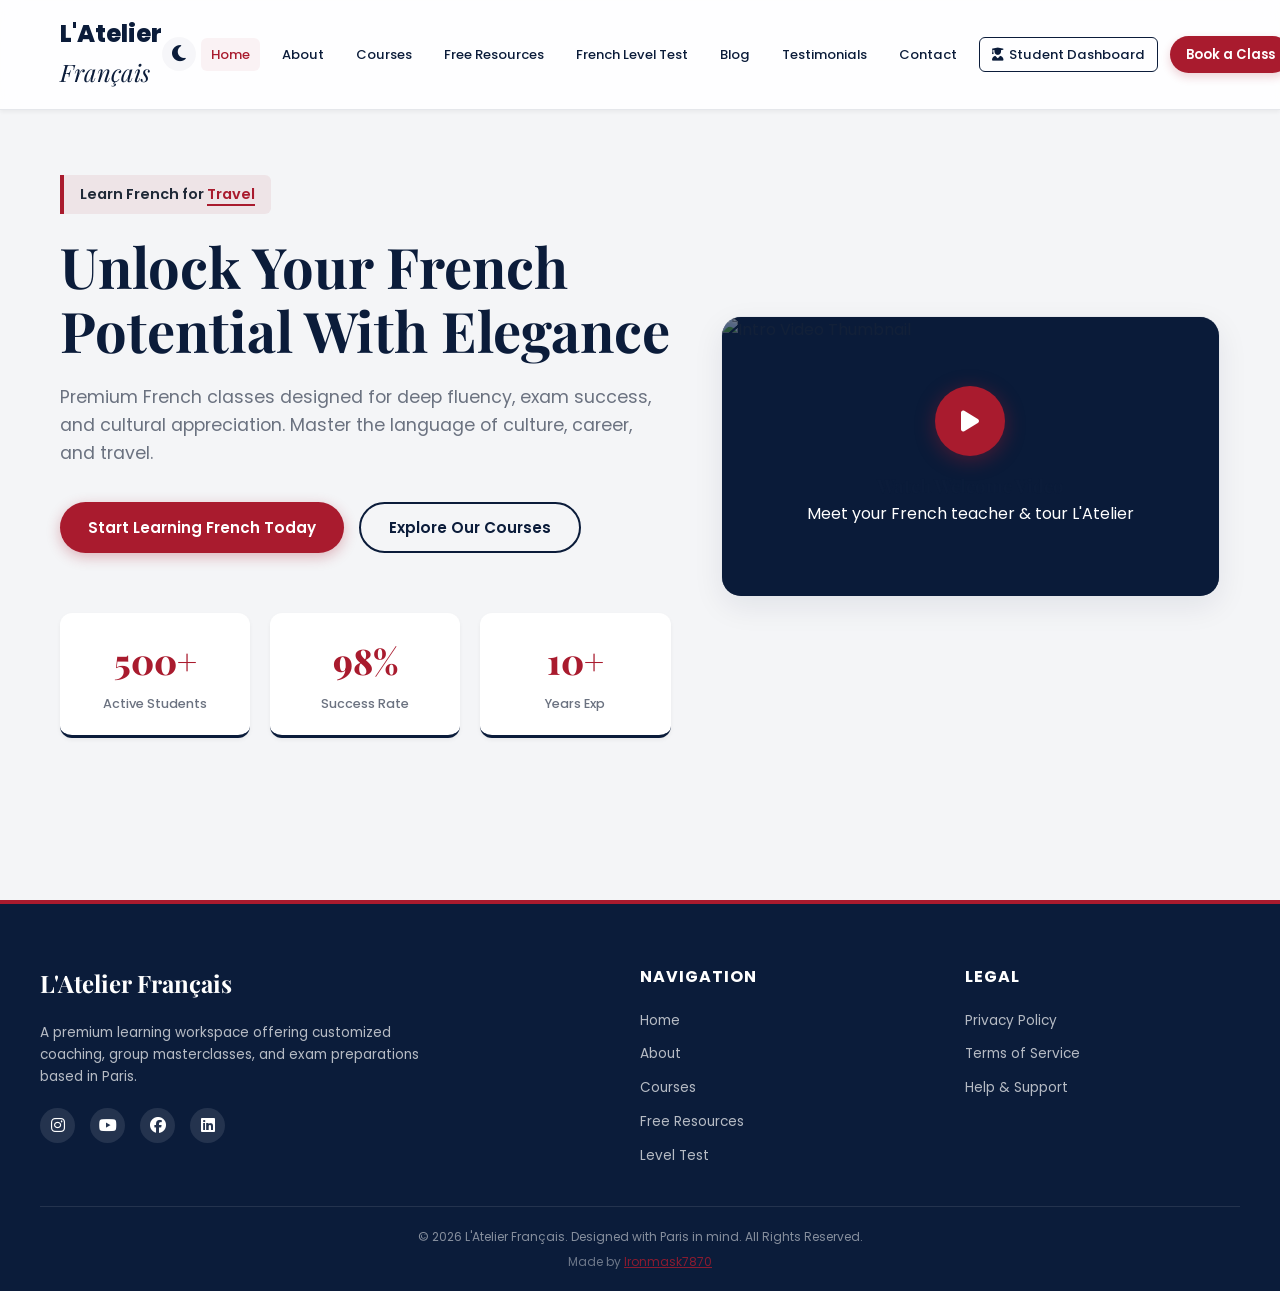
==== commit 52bbccc1: "docs: split copyright and made by credit in footer" ====
--- a/index.html
+++ b/index.html
@@ -1210,7 +1210,8 @@
       </div>
     </div>
     <div class="footer-bottom">
-      &copy; 2026 L'Atelier Français. Designed with Paris in mind. Made by Subham (<a href="https://github.com/Ironmask7870" target="_blank" style="text-decoration: underline; color: var(--accent-color);">ironmask7870</a>). All Rights Reserved.
+      <p>&copy; 2026 L'Atelier Français. Designed with Paris in mind. All Rights Reserved.</p>
+      <p style="margin-top: 5px; opacity: 0.8; font-size: 0.75rem;">Made by <a href="https://github.com/Ironmask7870" target="_blank" style="text-decoration: underline; color: var(--accent-color);">Ironmask7870</a></p>
     </div>
   </footer>
 
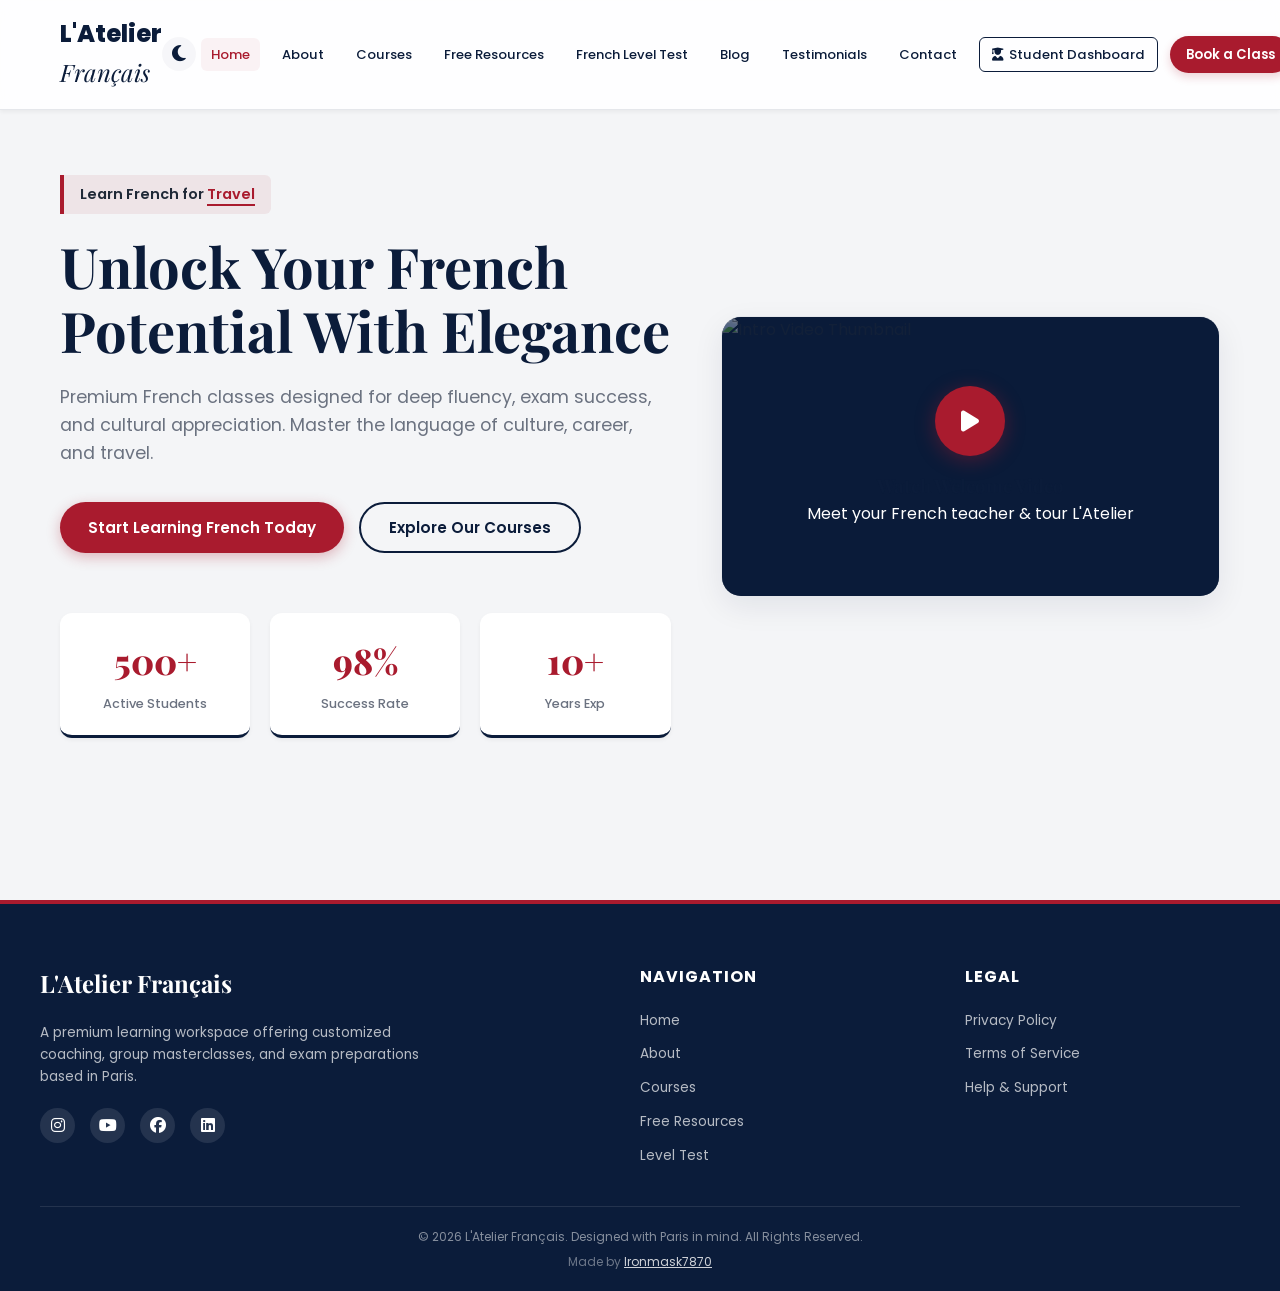
==== commit 081cc8cd: "fix: change footer credit link color to white for contrast" ====
--- a/index.html
+++ b/index.html
@@ -12,7 +12,7 @@
   <!-- FontAwesome Icons -->
   <link rel="stylesheet" href="https://cdnjs.cloudflare.com/ajax/libs/font-awesome/6.4.0/css/all.min.css">
   <!-- Custom CSS -->
-  <link rel="stylesheet" href="css/style.css?v=1.4">
+  <link rel="stylesheet" href="css/style.css?v=1.5">
 </head>
 <body>
 
@@ -131,7 +131,7 @@
     <!-- ================= ABOUT VIEW ================= -->
     <section id="view-about" class="app-view">
       <div class="section-container">
-        <h2 class="section-title">Rencontrez Votre Enseignante</h2>
+        <h2 class="section-title">Rencontrez Votre Enseignant</h2>
         <p class="section-subtitle">A passion for the French language and a commitment to personalized instruction.</p>
         
         <div class="about-grid">
@@ -145,7 +145,7 @@
             </div>
           </div>
           <div class="about-text-card">
-            <h3>Bonjour! I am Madame Sophie</h3>
+            <h3>Bonjour! I am Monsieur Pierre</h3>
             <p class="bio-para">I believe that learning French shouldn't feel like memorizing dry rules from an old textbook. It should be a window into French culture, philosophy, art, and life. With over 10 years of experience teaching French to students worldwide, I have designed a learning methodology that combines deep grammar mastery with conversational spontaneity.</p>
             <p class="bio-para">Whether you are starting from zero, aiming for your DELF/DALF certifications, planning a trip to Paris, or looking to read French literature in its original beauty, I will guide you step by step with custom roadmaps, tailored exercises, and live speaking practice.</p>
             
@@ -403,7 +403,7 @@
           <!-- French Music Playlist -->
           <div class="resource-block">
             <h3><i class="fa-solid fa-music text-red"></i> French Music Playlist</h3>
-            <p class="resource-description">Tune in to Madame Sophie's curated list of classic and modern French songs. Music is one of the best ways to train your listening ear and accent.</p>
+            <p class="resource-description">Tune in to Monsieur Pierre's curated list of classic and modern French songs. Music is one of the best ways to train your listening ear and accent.</p>
             
             <div class="music-player-card">
               <div class="player-header">
@@ -523,7 +523,7 @@
             <h3>Test Completed!</h3>
             <p class="result-score-text">You scored <span id="result-score" class="score-emphasis">0</span> out of 5</p>
             <div class="level-badge" id="result-level-badge">A1 - Beginner</div>
-            <p class="level-desc" id="result-level-desc">You are at the foundation stage! We recommend starting with Madame Sophie's Beginner Course to master basic sentence structures.</p>
+            <p class="level-desc" id="result-level-desc">You are at the foundation stage! We recommend starting with Monsieur Pierre's Beginner Course to master basic sentence structures.</p>
             
             <div class="result-actions">
               <button class="btn btn-red trigger-nav" data-target="book">Book a Class For My Level</button>
@@ -539,7 +539,7 @@
     <section id="view-blog" class="app-view">
       <div class="section-container">
         <h2 class="section-title">L'Atelier Blog</h2>
-        <p class="section-subtitle">Insights, cultural guides, and practical grammar advice from Madame Sophie.</p>
+        <p class="section-subtitle">Insights, cultural guides, and practical grammar advice from Monsieur Pierre.</p>
 
         <!-- Category Filters -->
         <div class="blog-filters">
@@ -624,7 +624,7 @@
             <div class="blog-card-content">
               <span class="blog-tag">Motivation</span>
               <h3>Overcoming the Intermediate Plateau: Staying Motivated</h3>
-              <p>Tips from Madame Sophie on how to keep pushing forward when learning feels stuck, and gamifying your daily routines.</p>
+              <p>Tips from Monsieur Pierre on how to keep pushing forward when learning feels stuck, and gamifying your daily routines.</p>
               <div class="blog-footer">
                 <span><i class="fa-regular fa-calendar"></i> June 2, 2026</span>
                 <a href="#" class="read-more-link" onclick="event.preventDefault(); alert('Opening full article: Staying Motivated (Mock)')">Read Article <i class="fa-solid fa-arrow-right"></i></a>
@@ -740,7 +740,7 @@
             <!-- Tab 3: Homework Upload Simulator -->
             <div class="dashboard-panel card-homework">
               <h3><i class="fa-solid fa-cloud-arrow-up text-red"></i> Upload Homework</h3>
-              <p>Drag and drop your written essays or audio speaking clips for Madame Sophie's manual review.</p>
+              <p>Drag and drop your written essays or audio speaking clips for Monsieur Pierre's manual review.</p>
               
               <div class="drag-drop-zone" id="homework-dropzone">
                 <i class="fa-solid fa-file-arrow-up dropzone-icon"></i>
@@ -748,7 +748,7 @@
                 <input type="file" id="homework-file-input" style="display: none;" accept=".pdf,.doc,.docx,.mp3,.m4a">
               </div>
               <div class="upload-feedback d-none" id="upload-feedback">
-                <i class="fa-solid fa-circle-check text-green"></i> Homework uploaded successfully! Madame Sophie is reviewing it.
+                <i class="fa-solid fa-circle-check text-green"></i> Homework uploaded successfully! Monsieur Pierre is reviewing it.
               </div>
             </div>
 
@@ -803,7 +803,7 @@
                 <!-- Post 2 -->
                 <div class="forum-post">
                   <div class="post-header">
-                    <span class="post-user">Sophie (Teacher)</span>
+                    <span class="post-user">Pierre (Teacher)</span>
                     <span class="post-time">1 day ago</span>
                   </div>
                   <p class="post-body">Excellent job to everyone who submitted the DELF mock emails this week. The syntax was much cleaner!</p>
@@ -936,7 +936,7 @@
     <section id="view-testimonials" class="app-view">
       <div class="section-container">
         <h2 class="section-title">Success Stories</h2>
-        <p class="section-subtitle">Real feedback from students who transformed their French with Madame Sophie.</p>
+        <p class="section-subtitle">Real feedback from students who transformed their French with Monsieur Pierre.</p>
 
         <div class="testimonials-slider-container">
           <div class="testimonials-track" id="testimonials-track">
@@ -944,7 +944,7 @@
             <div class="testimonial-slide active">
               <div class="testimonial-card-premium">
                 <div class="quote-icon"><i class="fa-solid fa-quote-left"></i></div>
-                <p class="testimonial-quote">"Madame Sophie is spectacular! I started as a total beginner. Her custom materials and structured roadmap helped me pass my DELF B2 exam in under a year. The Student Zone forum kept me motivated."</p>
+                <p class="testimonial-quote">"Monsieur Pierre is spectacular! I started as a total beginner. His custom materials and structured roadmap helped me pass my DELF B2 exam in under a year. The Student Zone forum kept me motivated."</p>
                 <div class="testimonial-author">
                   <div class="author-info">
                     <h4>Emily Spencer</h4>
@@ -961,7 +961,7 @@
             <div class="testimonial-slide">
               <div class="testimonial-card-premium">
                 <div class="quote-icon"><i class="fa-solid fa-quote-left"></i></div>
-                <p class="testimonial-quote">"Her emphasis on pronunciation makes all the difference. When I went to Paris last month, waiters actually answered me in French instead of switching to English! I highly recommend her live conversation courses."</p>
+                <p class="testimonial-quote">"His emphasis on pronunciation makes all the difference. When I went to Paris last month, waiters actually answered me in French instead of switching to English! I highly recommend his live conversation courses."</p>
                 <div class="testimonial-author">
                   <div class="author-info">
                     <h4>Marc Jacobs</h4>
@@ -1024,7 +1024,7 @@
     <!-- ================= CONTACT VIEW ================= -->
     <section id="view-contact" class="app-view">
       <div class="section-container">
-        <h2 class="section-title">Contact Madame Sophie</h2>
+        <h2 class="section-title">Contact Monsieur Pierre</h2>
         <p class="section-subtitle">Have questions about courses, pricing, or custom goals? Send a message.</p>
 
         <div class="contact-split">
@@ -1046,7 +1046,7 @@
               <button type="submit" class="btn btn-red btn-block">Send Message</button>
             </form>
             <div class="contact-success d-none" id="contact-success">
-              <i class="fa-solid fa-circle-check"></i> Thank you! Your message has been sent. Madame Sophie will reply within 24 hours.
+              <i class="fa-solid fa-circle-check"></i> Thank you! Your message has been sent. Monsieur Pierre will reply within 24 hours.
             </div>
           </div>
 
@@ -1211,11 +1211,11 @@
     </div>
     <div class="footer-bottom">
       <p>&copy; 2026 L'Atelier Français. Designed with Paris in mind. All Rights Reserved.</p>
-      <p style="margin-top: 5px; opacity: 0.8; font-size: 0.75rem;">Made by <a href="https://github.com/Ironmask7870" target="_blank" style="text-decoration: underline; color: var(--accent-color);">Ironmask7870</a></p>
+      <p style="margin-top: 5px; opacity: 0.8; font-size: 0.75rem;">Made by <a href="https://github.com/Ironmask7870" target="_blank" style="text-decoration: underline; color: #ffffff;">Ironmask7870</a></p>
     </div>
   </footer>
 
   <!-- App logic -->
-  <script src="js/app.js?v=1.1"></script>
+  <script src="js/app.js?v=1.2"></script>
 </body>
 </html>
--- a/css/style.css
+++ b/css/style.css
@@ -2908,6 +2908,10 @@
 
 body.dark-theme .map-fact-panel {
   background-color: #0d162a;
+}
+
+body.dark-theme .testimonial-quote {
+  color: var(--text-main);
 }
 
 /* ================= MOBILE-SPECIFIC ADJUSTMENTS (<= 576px) ================= */
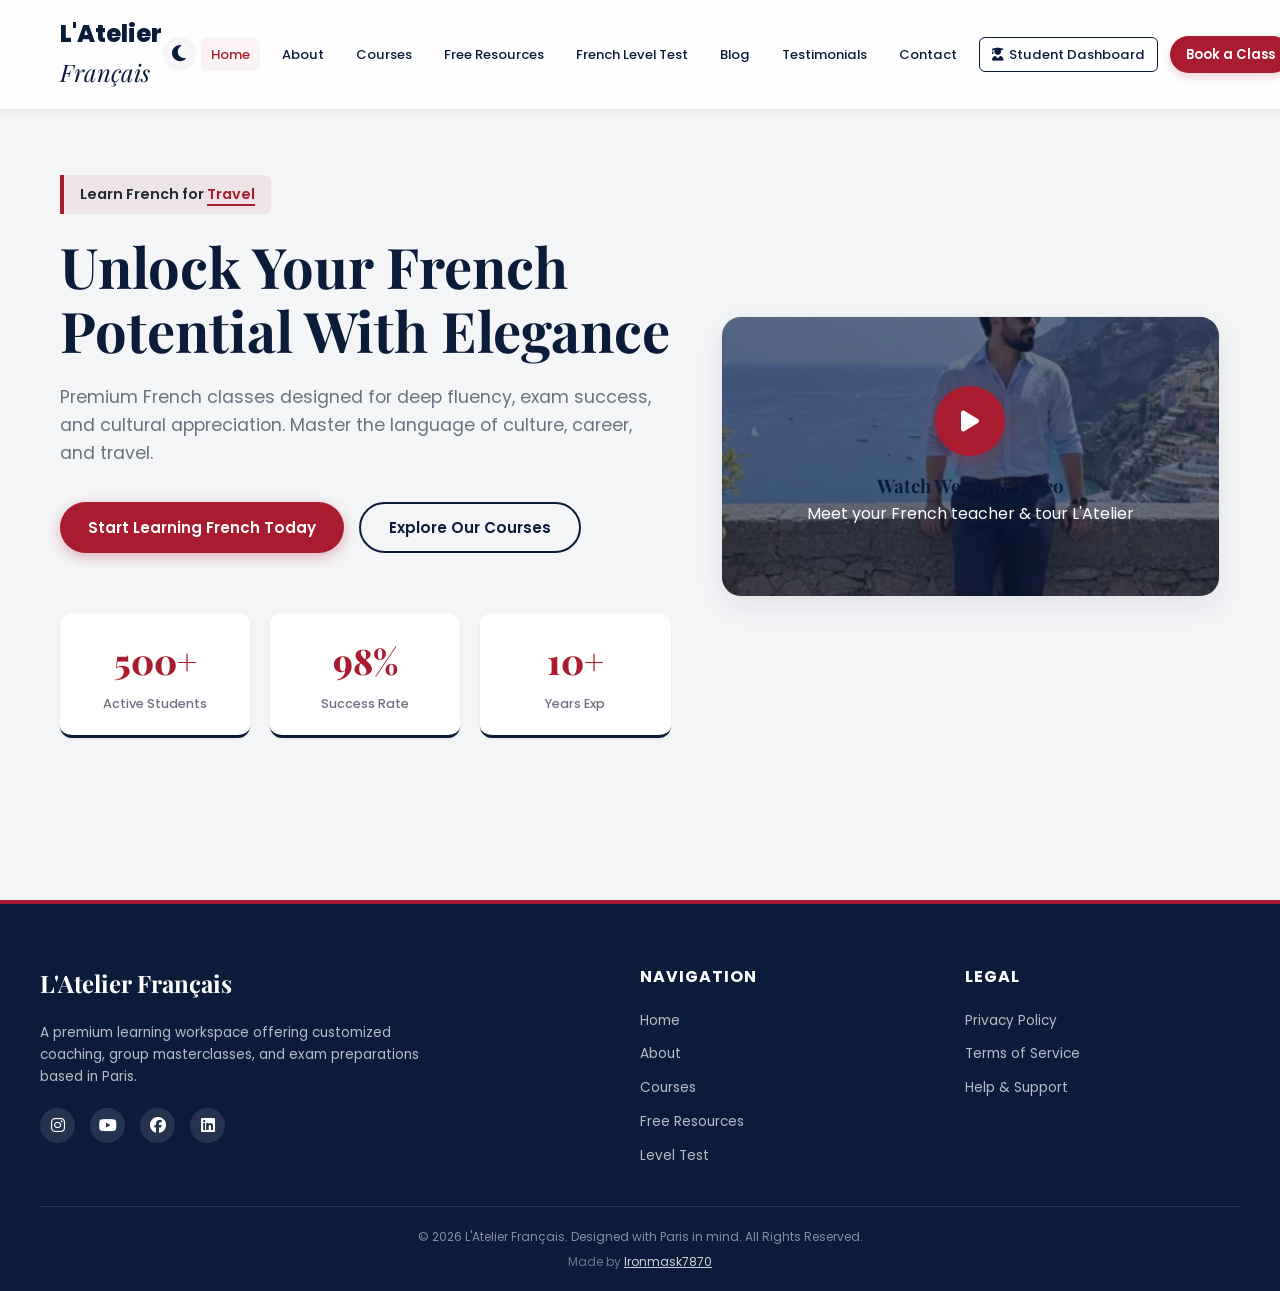
==== commit 38f887da: "feat: add teacher profile and intro video thumbnail images" ====
--- a/index.html
+++ b/index.html
@@ -121,7 +121,7 @@
               <p>Meet your French teacher & tour L'Atelier</p>
             </div>
             <!-- Standard video/image element - User can plug their own image/video here -->
-            <img src="assets/intro_thumbnail.webp" alt="Intro Video Thumbnail" class="video-thumbnail-placeholder" id="intro-thumb">
+            <img src="assets/intro_thumbnail.png" alt="Intro Video Thumbnail" class="video-thumbnail-placeholder" id="intro-thumb">
           </div>
         </div>
       </div>
@@ -138,7 +138,7 @@
           <div class="about-image-card">
             <!-- User will replace photo1.jpg with their own picture -->
             <div class="teacher-photo-frame">
-              <img src="assets/teacher_profile.webp" alt="Your French Teacher" class="teacher-image-placeholder">
+              <img src="assets/teacher_profile.png" alt="Your French Teacher" class="teacher-image-placeholder">
             </div>
             <div class="credential-badge">
               <i class="fa-solid fa-award"></i> Certified Sorbonne Paris Graduate
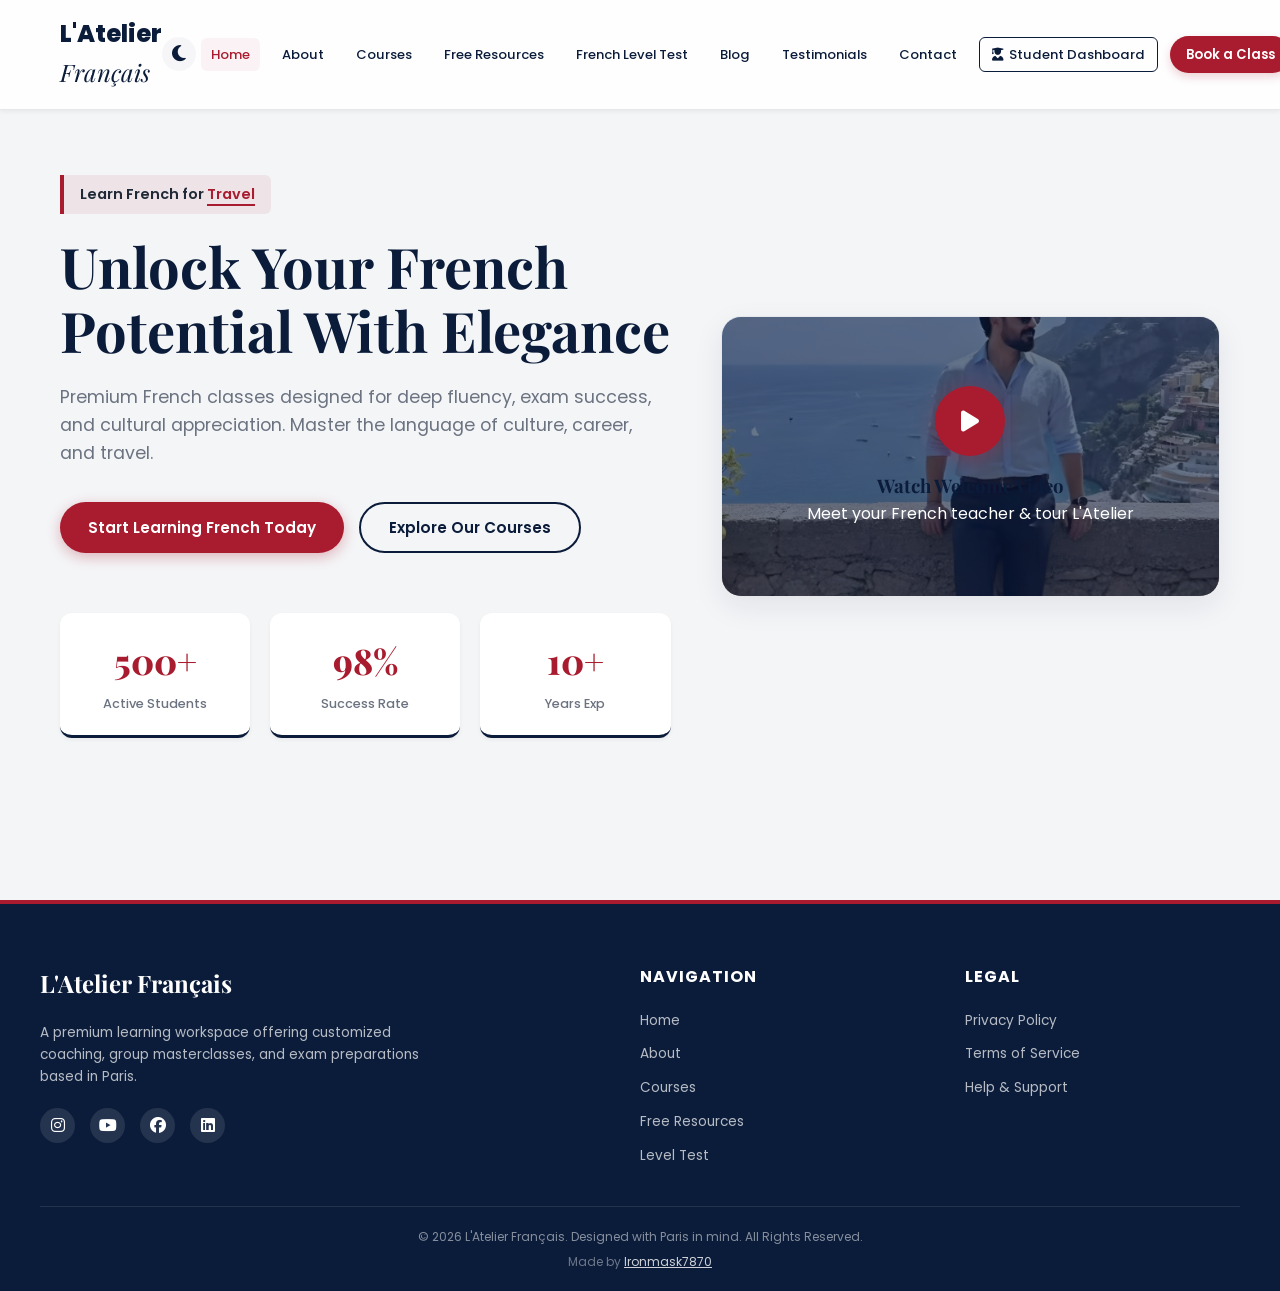
==== commit 9a82211d: "feat: add optimized JPG teacher images and remove old PNG files" ====
--- a/index.html
+++ b/index.html
@@ -121,7 +121,7 @@
               <p>Meet your French teacher & tour L'Atelier</p>
             </div>
             <!-- Standard video/image element - User can plug their own image/video here -->
-            <img src="assets/intro_thumbnail.png" alt="Intro Video Thumbnail" class="video-thumbnail-placeholder" id="intro-thumb">
+            <img src="assets/intro_thumbnail.jpg" alt="Intro Video Thumbnail" class="video-thumbnail-placeholder" id="intro-thumb">
           </div>
         </div>
       </div>
@@ -138,7 +138,7 @@
           <div class="about-image-card">
             <!-- User will replace photo1.jpg with their own picture -->
             <div class="teacher-photo-frame">
-              <img src="assets/teacher_profile.png" alt="Your French Teacher" class="teacher-image-placeholder">
+              <img src="assets/teacher_profile.jpg" alt="Your French Teacher" class="teacher-image-placeholder">
             </div>
             <div class="credential-badge">
               <i class="fa-solid fa-award"></i> Certified Sorbonne Paris Graduate
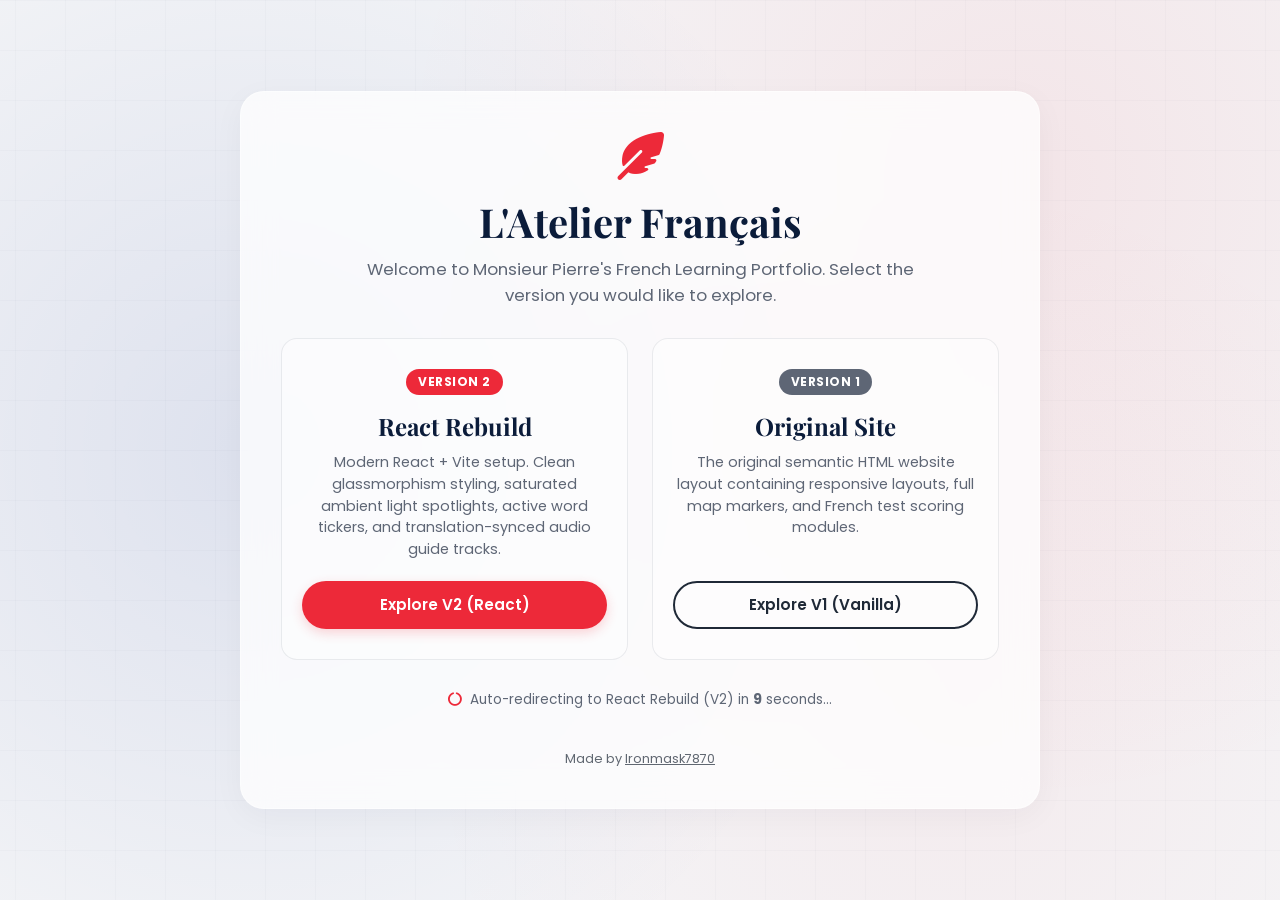
==== commit dba830ee: "Organize website into v1 vanilla and v2 React versions with root portal" ====
--- a/index.html
+++ b/index.html
@@ -1,1221 +1,320 @@
-<!DOCTYPE html>
+<!doctype html>
 <html lang="en">
-<head>
-  <meta charset="UTF-8">
-  <meta name="viewport" content="width=device-width, initial-scale=1.0">
-  <title>L'Atelier Français - Premium French Learning</title>
-  <meta name="description" content="Apprenez le français avec élégance. Learn French from Paris with personalized courses, a simulated student zone, interactive tools, and DELF preparation.">
-  <!-- Fonts -->
-  <link rel="preconnect" href="https://fonts.googleapis.com">
-  <link rel="preconnect" href="https://fonts.gstatic.com" crossorigin>
-  <link href="https://fonts.googleapis.com/css2?family=Playfair+Display:ital,wght@0,400..900;1,400..900&family=Poppins:ital,wght@0,100;0,200;0,300;0,400;0,500;0,600;0,700;0,800;0,900;1,100;1,200;1,300;1,400;1,500;1,600;1,700;1,800;1,900&display=swap" rel="stylesheet">
-  <!-- FontAwesome Icons -->
-  <link rel="stylesheet" href="https://cdnjs.cloudflare.com/ajax/libs/font-awesome/6.4.0/css/all.min.css">
-  <!-- Custom CSS -->
-  <link rel="stylesheet" href="css/style.css?v=1.5">
-</head>
-<body>
-
-  <!-- Loading Animation Overlay -->
-  <div id="loader" class="loader-overlay">
-    <div class="loader-content">
-      <div class="eiffel-tower-container">
-        <!-- SVG Eiffel Tower outline drawing -->
-        <svg viewBox="0 0 100 150" class="eiffel-svg">
-          <path d="M50,10 L48,25 L52,25 Z" fill="none" stroke="var(--primary-color)" stroke-width="2"/>
-          <path d="M48,25 L45,60 L55,60 L52,25 Z" fill="none" stroke="var(--primary-color)" stroke-width="2"/>
-          <path d="M45,60 L38,110 L62,110 L55,60 Z" fill="none" stroke="var(--primary-color)" stroke-width="2"/>
-          <path d="M38,110 L30,150" fill="none" stroke="var(--accent-color)" stroke-width="3"/>
-          <path d="M62,110 L70,150" fill="none" stroke="var(--accent-color)" stroke-width="3"/>
-          <!-- Arches -->
-          <path d="M38,150 A 12,12 0 0,1 62,150" fill="none" stroke="var(--primary-color)" stroke-width="2.5"/>
-          <!-- Platforms -->
-          <line x1="46" y1="40" x2="54" y2="40" stroke="var(--primary-color)" stroke-width="2"/>
-          <line x1="43" y1="70" x2="57" y2="70" stroke="var(--accent-color)" stroke-width="2"/>
-          <line x1="36" y1="115" x2="64" y2="115" stroke="var(--primary-color)" stroke-width="2"/>
-        </svg>
-      </div>
-      <p class="loader-text">Bienvenue à L'Atelier Français...</p>
-    </div>
-  </div>
-
-  <!-- Global Header & Navigation -->
-  <header class="app-header">
-    <div class="header-container">
-      <a href="#home" class="logo" id="logo-btn">
-        <span class="logo-bold">L'Atelier</span> <span class="logo-italic">Français</span>
-      </a>
+  <head>
+    <meta charset="UTF-8" />
+    <meta name="viewport" content="width=device-width, initial-scale=1.0" />
+    <title>L'Atelier Français - Website Portal Gateway</title>
+    
+    <!-- Fonts -->
+    <link rel="preconnect" href="https://fonts.googleapis.com">
+    <link rel="preconnect" href="https://fonts.gstatic.com" crossorigin>
+    <link href="https://fonts.googleapis.com/css2?family=Playfair+Display:ital,wght@0,400..900;1,400..900&family=Poppins:wght@300;400;500;600;700&display=swap" rel="stylesheet">
+    
+    <!-- FontAwesome Icons -->
+    <link rel="stylesheet" href="https://cdnjs.cloudflare.com/ajax/libs/font-awesome/6.4.0/css/all.min.css">
+    
+    <style>
+      :root {
+        --primary-color: #0b1c3a;
+        --accent-color: #ed2939;
+        --bg-light: #f4f5f7;
+        --text-main: #1f2937;
+        --text-muted: #5e6675;
+        --border-color: rgba(11, 28, 58, 0.08);
+        --glass-bg: rgba(255, 255, 255, 0.75);
+        --glass-border: rgba(255, 255, 255, 0.45);
+        --glass-shadow: 0 8px 32px 0 rgba(11, 28, 58, 0.04);
+        --font-title: 'Playfair Display', serif;
+        --font-body: 'Poppins', sans-serif;
+      }
+
+      /* System Dark Mode Preference support */
+      @media (prefers-color-scheme: dark) {
+        :root {
+          --bg-light: #0d162a;
+          --text-main: #f3f4f6;
+          --text-muted: #9ca3af;
+          --border-color: rgba(36, 52, 92, 0.4);
+          --glass-bg: rgba(22, 34, 63, 0.75);
+          --glass-border: rgba(36, 52, 92, 0.45);
+          --glass-shadow: 0 16px 40px 0 rgba(0, 0, 0, 0.25);
+          --primary-color: #ffffff;
+        }
+      }
+
+      * {
+        margin: 0;
+        padding: 0;
+        box-sizing: border-box;
+      }
+
+      body {
+        font-family: var(--font-body);
+        background-color: var(--bg-light);
+        color: var(--text-main);
+        min-height: 100vh;
+        display: flex;
+        flex-direction: column;
+        justify-content: center;
+        align-items: center;
+        padding: 20px;
+        position: relative;
+        overflow-x: hidden;
+        /* Subtle layout grid lines background */
+        background-image: 
+          linear-gradient(rgba(11, 28, 58, 0.018) 1px, transparent 1px),
+          linear-gradient(90deg, rgba(11, 28, 58, 0.018) 1px, transparent 1px);
+        background-size: 50px 50px;
+        background-position: center top;
+      }
+
+      @media (prefers-color-scheme: dark) {
+        body {
+          background-image: 
+            linear-gradient(rgba(255, 255, 255, 0.015) 1px, transparent 1px),
+            linear-gradient(90deg, rgba(255, 255, 255, 0.015) 1px, transparent 1px);
+        }
+        body::before {
+          content: "";
+          position: fixed;
+          inset: 0;
+          opacity: 0.014;
+          z-index: 9999;
+          pointer-events: none;
+          background-image: url("data:image/svg+xml,%3Csvg viewBox='0 0 200 200' xmlns='http://www.w3.org/2000/svg'%3E%3Cfilter id='noiseFilter'%3E%3CfeTurbulence type='fractalNoise' baseFrequency='0.8' numOctaves='3' stitchTiles='stitch'/%3E%3C/filter%3E%3Crect width='100%25' height='100%25' filter='url(%23noiseFilter)'/%3E%3C/svg%3E");
+        }
+      }
+
+      /* Glowing spotlights overlay (Navy & Crimson Red) */
+      body::after {
+        content: "";
+        position: absolute;
+        inset: 0;
+        z-index: -1;
+        pointer-events: none;
+        background-image: 
+          radial-gradient(circle at 80% 20%, rgba(237, 41, 57, 0.08), transparent 50%),
+          radial-gradient(circle at 20% 50%, rgba(0, 35, 149, 0.095), transparent 55%),
+          radial-gradient(circle at 75% 80%, rgba(237, 41, 57, 0.05), transparent 45%);
+      }
+
+      @media (prefers-color-scheme: dark) {
+        body::after {
+          background-image: 
+            radial-gradient(circle at 80% 15%, rgba(237, 41, 57, 0.22), transparent 55%),
+            radial-gradient(circle at 20% 45%, rgba(0, 35, 149, 0.26), transparent 60%),
+            radial-gradient(circle at 75% 75%, rgba(237, 41, 57, 0.15), transparent 50%);
+        }
+      }
+
+      .portal-container {
+        max-width: 800px;
+        width: 100%;
+        background: var(--glass-bg);
+        border: 1px solid var(--glass-border);
+        box-shadow: var(--glass-shadow);
+        backdrop-filter: blur(16px);
+        -webkit-backdrop-filter: blur(16px);
+        border-radius: 24px;
+        padding: 40px;
+        text-align: center;
+        z-index: 10;
+      }
+
+      .logo-icon {
+        font-size: 3rem;
+        color: var(--accent-color);
+        margin-bottom: 15px;
+      }
+
+      .portal-title {
+        font-family: var(--font-title);
+        font-size: 2.5rem;
+        color: var(--primary-color);
+        margin-bottom: 8px;
+      }
+
+      .portal-subtitle {
+        color: var(--text-muted);
+        font-size: 1.05rem;
+        max-width: 600px;
+        margin: 0 auto 30px;
+      }
+
+      .versions-grid {
+        display: grid;
+        grid-template-columns: 1fr 1fr;
+        gap: 24px;
+        margin-bottom: 30px;
+      }
+
+      @media (max-width: 640px) {
+        .versions-grid {
+          grid-template-columns: 1fr;
+        }
+      }
+
+      .version-card {
+        background: rgba(255, 255, 255, 0.4);
+        border: 1px solid var(--border-color);
+        border-radius: 16px;
+        padding: 30px 20px;
+        display: flex;
+        flex-direction: column;
+        align-items: center;
+        text-align: center;
+        transition: transform 0.3s cubic-bezier(0.16, 1, 0.3, 1), box-shadow 0.3s ease, border-color 0.3s ease;
+      }
+
+      @media (prefers-color-scheme: dark) {
+        .version-card {
+          background: rgba(22, 34, 63, 0.35);
+        }
+      }
+
+      .version-card:hover {
+        transform: translateY(-5px);
+        box-shadow: 0 12px 24px rgba(11, 28, 58, 0.08);
+        border-color: rgba(237, 41, 57, 0.25);
+      }
+
+      .version-badge {
+        background: var(--accent-color);
+        color: #ffffff;
+        padding: 4px 12px;
+        border-radius: 9999px;
+        font-size: 0.75rem;
+        font-weight: 700;
+        margin-bottom: 15px;
+        text-transform: uppercase;
+        letter-spacing: 0.5px;
+      }
+
+      .version-badge.v1 {
+        background: var(--text-muted);
+      }
+
+      .version-card h3 {
+        font-family: var(--font-title);
+        font-size: 1.5rem;
+        margin-bottom: 10px;
+        color: var(--primary-color);
+      }
+
+      .version-card p {
+        font-size: 0.9rem;
+        color: var(--text-muted);
+        margin-bottom: 20px;
+        line-height: 1.5;
+        flex: 1;
+      }
+
+      .btn {
+        display: inline-flex;
+        align-items: center;
+        justify-content: center;
+        height: 48px;
+        padding: 0 24px;
+        border-radius: 9999px;
+        font-weight: 600;
+        font-size: 0.95rem;
+        text-decoration: none;
+        transition: all 0.3s ease;
+        width: 100%;
+      }
+
+      .btn-red {
+        background: var(--accent-color);
+        color: #ffffff;
+        box-shadow: 0 4px 12px rgba(237, 41, 57, 0.2);
+      }
+
+      .btn-red:hover {
+        transform: translateY(-2px);
+        box-shadow: 0 8px 20px rgba(237, 41, 57, 0.3);
+      }
+
+      .btn-outline {
+        border: 2px solid var(--text-main);
+        color: var(--text-main);
+      }
+
+      .btn-outline:hover {
+        background: var(--text-main);
+        color: var(--bg-light);
+        transform: translateY(-2px);
+      }
+
+      .redirect-banner {
+        font-size: 0.85rem;
+        color: var(--text-muted);
+        display: flex;
+        align-items: center;
+        justify-content: center;
+        gap: 8px;
+      }
+
+      .redirect-banner i {
+        color: var(--accent-color);
+      }
+
+      .footer-credit {
+        margin-top: 40px;
+        font-size: 0.8rem;
+        opacity: 0.7;
+      }
+
+      .footer-credit a {
+        color: inherit;
+        text-decoration: underline;
+      }
+    </style>
+  </head>
+  <body>
+    <div class="portal-container">
+      <i class="fa-solid fa-feather-pointed logo-icon"></i>
+      <h1 class="portal-title">L'Atelier Français</h1>
+      <p class="portal-subtitle">Welcome to Monsieur Pierre's French Learning Portfolio. Select the version you would like to explore.</p>
       
-      <!-- Header Actions (Toggle + Hamburger) -->
-      <div class="header-actions">
-        <button id="theme-toggle-btn" class="theme-toggle-btn" aria-label="Toggle Night Mode">
-          <i class="fa-solid fa-moon"></i>
-        </button>
-        <button class="hamburger-menu" id="hamburger-btn" aria-label="Open Menu">
-          <span></span>
-          <span></span>
-          <span></span>
-        </button>
-      </div>
-
-      <!-- Desktop Nav -->
-      <nav class="nav-menu" id="nav-menu">
-        <a href="#home" class="nav-link active" data-view="home">Home</a>
-        <a href="#about" class="nav-link" data-view="about">About</a>
-        <a href="#courses" class="nav-link" data-view="courses">Courses</a>
-        <a href="#resources" class="nav-link" data-view="resources">Free Resources</a>
-        <a href="#leveltest" class="nav-link" data-view="leveltest">French Level Test</a>
-        <a href="#blog" class="nav-link" data-view="blog">Blog</a>
-        <a href="#testimonials" class="nav-link" data-view="testimonials">Testimonials</a>
-        <a href="#contact" class="nav-link" data-view="contact">Contact</a>
-        <a href="#studentzone" class="nav-link nav-btn-secondary" data-view="studentzone">
-          <i class="fa-solid fa-user-graduate"></i> Student Dashboard
-        </a>
-        <a href="#book" class="nav-link nav-btn-primary" data-view="book">Book a Class</a>
-      </nav>
-    </div>
-  </header>
-
-  <!-- Main Content Wrapper -->
-  <main class="view-container">
-
-    <!-- ================= HOME VIEW ================= -->
-    <section id="view-home" class="app-view active-view">
-      <!-- Hero Section -->
-      <div class="hero-section">
-        <div class="hero-content">
-          <div class="animated-ticker">
-            <span class="ticker-text">Learn French for <span id="ticker-word" class="word-highlight">Travel</span></span>
-          </div>
-          <h1 class="hero-title">Unlock Your French Potential With Elegance</h1>
-          <p class="hero-subtitle">Premium French classes designed for deep fluency, exam success, and cultural appreciation. Master the language of culture, career, and travel.</p>
-          <div class="hero-actions">
-            <button class="btn btn-red trigger-nav" data-target="book">Start Learning French Today</button>
-            <button class="btn btn-navy-outline trigger-nav" data-target="courses">Explore Our Courses</button>
-          </div>
-          <!-- Student Success Stats -->
-          <div class="hero-stats">
-            <div class="stat-card">
-              <span class="stat-number">500+</span>
-              <span class="stat-label">Active Students</span>
-            </div>
-            <div class="stat-card">
-              <span class="stat-number">98%</span>
-              <span class="stat-label">Success Rate</span>
-            </div>
-            <div class="stat-card">
-              <span class="stat-number">10+</span>
-              <span class="stat-label">Years Exp</span>
-            </div>
-          </div>
+      <div class="versions-grid">
+        <!-- Version 2 -->
+        <div class="version-card">
+          <span class="version-badge">Version 2</span>
+          <h3>React Rebuild</h3>
+          <p>Modern React + Vite setup. Clean glassmorphism styling, saturated ambient light spotlights, active word tickers, and translation-synced audio guide tracks.</p>
+          <a href="v2/" class="btn btn-red">Explore V2 (React)</a>
         </div>
         
-        <!-- Friendly Intro Video Frame -->
-        <div class="hero-visual">
-          <div class="video-preview-card" id="intro-video-trigger">
-            <div class="video-overlay">
-              <div class="play-btn-circle">
-                <i class="fa-solid fa-play"></i>
-              </div>
-              <h3>Watch Welcome Video</h3>
-              <p>Meet your French teacher & tour L'Atelier</p>
-            </div>
-            <!-- Standard video/image element - User can plug their own image/video here -->
-            <img src="assets/intro_thumbnail.jpg" alt="Intro Video Thumbnail" class="video-thumbnail-placeholder" id="intro-thumb">
-          </div>
+        <!-- Version 1 -->
+        <div class="version-card">
+          <span class="version-badge v1">Version 1</span>
+          <h3>Original Site</h3>
+          <p>The original semantic HTML website layout containing responsive layouts, full map markers, and French test scoring modules.</p>
+          <a href="v1/" class="btn btn-outline">Explore V1 (Vanilla)</a>
         </div>
       </div>
-    </section>
-
-
-    <!-- ================= ABOUT VIEW ================= -->
-    <section id="view-about" class="app-view">
-      <div class="section-container">
-        <h2 class="section-title">Rencontrez Votre Enseignant</h2>
-        <p class="section-subtitle">A passion for the French language and a commitment to personalized instruction.</p>
-        
-        <div class="about-grid">
-          <div class="about-image-card">
-            <!-- User will replace photo1.jpg with their own picture -->
-            <div class="teacher-photo-frame">
-              <img src="assets/teacher_profile.jpg" alt="Your French Teacher" class="teacher-image-placeholder">
-            </div>
-            <div class="credential-badge">
-              <i class="fa-solid fa-award"></i> Certified Sorbonne Paris Graduate
-            </div>
-          </div>
-          <div class="about-text-card">
-            <h3>Bonjour! I am Monsieur Pierre</h3>
-            <p class="bio-para">I believe that learning French shouldn't feel like memorizing dry rules from an old textbook. It should be a window into French culture, philosophy, art, and life. With over 10 years of experience teaching French to students worldwide, I have designed a learning methodology that combines deep grammar mastery with conversational spontaneity.</p>
-            <p class="bio-para">Whether you are starting from zero, aiming for your DELF/DALF certifications, planning a trip to Paris, or looking to read French literature in its original beauty, I will guide you step by step with custom roadmaps, tailored exercises, and live speaking practice.</p>
-            
-            <h4 class="sub-heading">My Qualifications</h4>
-            <ul class="credentials-list">
-              <li><i class="fa-solid fa-check text-red"></i> Master's Degree in French Literature & Language (Sorbonne University)</li>
-              <li><i class="fa-solid fa-check text-red"></i> Certified DELF/DALF Examiner and Evaluator</li>
-              <li><i class="fa-solid fa-check text-red"></i> 10+ Years of Private & Group Teaching Experience</li>
-              <li><i class="fa-solid fa-check text-red"></i> Bilingual in French and English</li>
-            </ul>
-            
-            <div class="about-cta">
-              <button class="btn btn-red trigger-nav" data-target="book">Book a Free Consultation</button>
-            </div>
-          </div>
-        </div>
+      
+      <div class="redirect-banner">
+        <i class="fa-solid fa-circle-notch fa-spin"></i>
+        <span>Auto-redirecting to React Rebuild (V2) in <strong id="countdown">10</strong> seconds...</span>
       </div>
-    </section>
-
-
-    <!-- ================= COURSES VIEW ================= -->
-    <section id="view-courses" class="app-view">
-      <div class="section-container">
-        <h2 class="section-title">Our Learning Programs</h2>
-        <p class="section-subtitle">Tailored courses for Beginner, Intermediate, and Advanced learners. Choose between self-paced learning and live sessions.</p>
-
-        <!-- Live/Self-paced Tabs -->
-        <div class="course-type-selectors">
-          <button class="course-tab-btn active" id="tab-all-courses">All Courses</button>
-          <button class="course-tab-btn" id="tab-live-courses">Live Classes</button>
-          <button class="course-tab-btn" id="tab-self-courses">Self-Paced Programs</button>
-        </div>
-
-        <div class="courses-grid" id="courses-list-container">
-          <!-- Beginner Course -->
-          <div class="course-card" data-category="self">
-            <div class="course-level-tag beginner-tag">Beginner (A1 - A2)</div>
-            <div class="course-card-content">
-              <h3>Débutant: Foundations of French</h3>
-              <p class="course-desc">Master French pronunciation, build a survival vocabulary, and hold your first everyday conversations. Ideal for travelers and complete beginners.</p>
-              <ul class="course-perks">
-                <li><i class="fa-solid fa-circle-check"></i> 15 Self-Paced Video Modules</li>
-                <li><i class="fa-solid fa-circle-check"></i> Interactive Vocabulary Lists</li>
-                <li><i class="fa-solid fa-circle-check"></i> Level A1 Certificate of Completion</li>
-              </ul>
-              <div class="course-price">$149 <span>one-time fee</span></div>
-              <button class="btn btn-navy-outline trigger-nav" data-target="book">Enroll Now</button>
-            </div>
-          </div>
-
-          <!-- Intermediate Course -->
-          <div class="course-card featured-course" data-category="live">
-            <div class="course-level-tag intermediate-tag">Intermediate (B1 - B2)</div>
-            <div class="course-card-content">
-              <h3>Intermédiaire: Active Conversation</h3>
-              <p class="course-desc">Move past basics into active debates, writing essays, and understanding French cinema. Focuses on speaking fluidity and complex grammar.</p>
-              <ul class="course-perks">
-                <li><i class="fa-solid fa-circle-check"></i> Weekly Live Speaking Group Sessions</li>
-                <li><i class="fa-solid fa-circle-check"></i> DELF B1/B2 Mock Exams included</li>
-                <li><i class="fa-solid fa-circle-check"></i> Individual Homework Feedback</li>
-              </ul>
-              <div class="course-price">$299 <span>/ month</span></div>
-              <button class="btn btn-red trigger-nav" data-target="book">Join Next Cohort</button>
-            </div>
-          </div>
-
-          <!-- Advanced Course -->
-          <div class="course-card" data-category="live">
-            <div class="course-level-tag advanced-tag">Advanced (C1 - C2)</div>
-            <div class="course-card-content">
-              <h3>Avancé: French Mastery</h3>
-              <p class="course-desc">Engage in political, literary, and social discourse. Achieve near-native command, perfect your accent, and pass professional French exams.</p>
-              <ul class="course-perks">
-                <li><i class="fa-solid fa-circle-check"></i> 1-on-1 Customized Speaking Audits</li>
-                <li><i class="fa-solid fa-circle-check"></i> Analytical French Essay Marking</li>
-                <li><i class="fa-solid fa-circle-check"></i> C1 Literature & Current Events Focus</li>
-              </ul>
-              <div class="course-price">$450 <span>/ month</span></div>
-              <button class="btn btn-navy-outline trigger-nav" data-target="book">Inquire Now</button>
-            </div>
-          </div>
-        </div>
-
-        <!-- Course Roadmap -->
-        <h3 class="roadmap-heading">Your Learning Roadmap</h3>
-        <div class="roadmap-container">
-          <div class="roadmap-line"></div>
-          
-          <div class="roadmap-step">
-            <div class="roadmap-dot beginner-tag">A1</div>
-            <div class="roadmap-content">
-              <h4>Foundations</h4>
-              <p>Greetings, basic numbers, introducing yourself, and ordering food in French.</p>
-            </div>
-          </div>
-          
-          <div class="roadmap-step">
-            <div class="roadmap-dot beginner-tag">A2</div>
-            <div class="roadmap-content">
-              <h4>Basic Conversations</h4>
-              <p>Simple past tenses, giving directions, shopping, and writing postcards.</p>
-            </div>
-          </div>
-          
-          <div class="roadmap-step">
-            <div class="roadmap-dot intermediate-tag">B1</div>
-            <div class="roadmap-content">
-              <h4>Fluid Communcation</h4>
-              <p>Sharing opinions, storytelling, conditional statements, and travel emergencies.</p>
-            </div>
-          </div>
-
-          <div class="roadmap-step">
-            <div class="roadmap-dot intermediate-tag">B2</div>
-            <div class="roadmap-content">
-              <h4>Independent French</h4>
-              <p>Professional debates, syntax nuances, understanding French media, and formal writing.</p>
-            </div>
-          </div>
-
-          <div class="roadmap-step">
-            <div class="roadmap-dot advanced-tag">C1/C2</div>
-            <div class="roadmap-content">
-              <h4>Native Command</h4>
-              <p>Nuanced literature comprehension, spontaneous debating, and localized idioms.</p>
-            </div>
-          </div>
-        </div>
-
-        <!-- Pricing & Comparison Table -->
-        <h3 class="comparison-heading">Plan Comparison</h3>
-        <div class="table-scroll-container">
-          <table class="pricing-comparison-table">
-            <thead>
-              <tr>
-                <th>Features</th>
-                <th>Self-Paced</th>
-                <th class="highlight-th">Live Cohorts (Popular)</th>
-                <th>Private 1-on-1</th>
-              </tr>
-            </thead>
-            <tbody>
-              <tr>
-                <td>Video Modules</td>
-                <td><i class="fa-solid fa-check text-red"></i> Lifetime Access</td>
-                <td><i class="fa-solid fa-check text-red"></i> Lifetime Access</td>
-                <td><i class="fa-solid fa-check text-red"></i> Lifetime Access</td>
-              </tr>
-              <tr>
-                <td>Live Class Hours</td>
-                <td><i class="fa-solid fa-xmark text-muted"></i> None</td>
-                <td><i class="fa-solid fa-check text-red"></i> 4 hours / week</td>
-                <td><i class="fa-solid fa-check text-red"></i> 2 hours / week (custom scheduling)</td>
-              </tr>
-              <tr>
-                <td>Homework Checking</td>
-                <td><i class="fa-solid fa-xmark text-muted"></i> Automated keys</td>
-                <td><i class="fa-solid fa-check text-red"></i> Personal corrections</td>
-                <td><i class="fa-solid fa-check text-red"></i> Live corrections</td>
-              </tr>
-              <tr>
-                <td>Community Access</td>
-                <td><i class="fa-solid fa-check text-red"></i> Read-only forum</td>
-                <td><i class="fa-solid fa-check text-red"></i> Forum + discord chat</td>
-                <td><i class="fa-solid fa-check text-red"></i> Full Student Zone VIP access</td>
-              </tr>
-              <tr>
-                <td>DELF Exam Prep</td>
-                <td><i class="fa-solid fa-xmark text-muted"></i> Add-on cost</td>
-                <td><i class="fa-solid fa-check text-red"></i> Included</td>
-                <td><i class="fa-solid fa-check text-red"></i> Tailored mock exams</td>
-              </tr>
-              <tr class="price-row">
-                <td>Price</td>
-                <td>$149 one-time</td>
-                <td class="highlight-td">$299 / month</td>
-                <td>$450 / month</td>
-              </tr>
-              <tr>
-                <td></td>
-                <td><button class="btn btn-sm btn-navy trigger-nav" data-target="book">Get Started</button></td>
-                <td><button class="btn btn-sm btn-red trigger-nav" data-target="book">Get Started</button></td>
-                <td><button class="btn btn-sm btn-navy trigger-nav" data-target="book">Inquire Now</button></td>
-              </tr>
-            </tbody>
-          </table>
-        </div>
-
-        <!-- Free Trial Lesson Banner -->
-        <div class="trial-lesson-banner">
-          <div class="trial-text">
-            <h3>Curious about my teaching style?</h3>
-            <p>Sign up today and get your first 30-minute introductory lesson completely free.</p>
-          </div>
-          <button class="btn btn-white trigger-nav" data-target="book">Claim Free Trial Lesson</button>
-        </div>
-      </div>
-    </section>
-
-
-    <!-- ================= FREE RESOURCES VIEW ================= -->
-    <section id="view-resources" class="app-view">
-      <div class="section-container">
-        <h2 class="section-title">Free Learning Resources</h2>
-        <p class="section-subtitle">Immerse yourself in French culture, geography, and music. Use these interactive tools to enrich your learning.</p>
-
-        <div class="resources-split">
-          <!-- Interactive Map of France -->
-          <div class="resource-block">
-            <h3><i class="fa-solid fa-map-location-dot text-red"></i> Interactive Map of France</h3>
-            <p class="resource-description">Click on the markers to explore French cities, discover cultural facts, local specialities, and quick travel expressions.</p>
-            
-            <div class="map-interactive-container">
-              <!-- Inline SVG map outline of France -->
-              <svg viewBox="0 0 500 500" class="france-svg-map">
-                <!-- Outer borders of France Simplified shape -->
-                <path d="M 230 40 L 320 60 L 390 120 L 400 200 L 450 250 L 430 320 L 440 370 L 390 440 L 320 450 L 260 410 L 190 410 L 160 450 L 130 430 L 110 390 L 80 340 L 90 280 L 50 230 L 70 170 L 110 160 L 140 100 Z" class="france-bg-shape"/>
-                
-                <!-- Markers for Cities -->
-                <!-- Paris -->
-                <circle cx="230" cy="130" r="10" class="map-marker" id="marker-paris" data-city="Paris"/>
-                <text x="230" y="115" class="map-label">Paris</text>
-
-                <!-- Lyon -->
-                <circle cx="340" cy="270" r="10" class="map-marker" id="marker-lyon" data-city="Lyon"/>
-                <text x="340" y="255" class="map-label">Lyon</text>
-
-                <!-- Marseille -->
-                <circle cx="360" cy="390" r="10" class="map-marker" id="marker-marseille" data-city="Marseille"/>
-                <text x="360" y="375" class="map-label">Marseille</text>
-
-                <!-- Bordeaux -->
-                <circle cx="150" cy="310" r="10" class="map-marker" id="marker-bordeaux" data-city="Bordeaux"/>
-                <text x="120" y="295" class="map-label">Bordeaux</text>
-
-                <!-- Nice -->
-                <circle cx="410" cy="370" r="10" class="map-marker" id="marker-nice" data-city="Nice"/>
-                <text x="410" y="355" class="map-label">Nice</text>
-              </svg>
-
-              <!-- Dynamic Cultural Fact Panel -->
-              <div class="map-fact-panel" id="map-fact-panel">
-                <h4 id="fact-city-title">Select a City</h4>
-                <p id="fact-city-desc" class="fact-body-text">Click on any gold city marker on the map to discover its culture, culinary specialties, and custom vocabulary!</p>
-                <div class="fact-detail" id="fact-city-spec">
-                  <strong>Specialty:</strong> <span id="fact-specialty">-</span>
-                </div>
-                <div class="fact-phrase" id="fact-city-phrase">
-                  <strong>Expression to know:</strong> <em id="fact-expression">-</em>
-                </div>
-              </div>
-            </div>
-          </div>
-
-          <!-- French Music Playlist -->
-          <div class="resource-block">
-            <h3><i class="fa-solid fa-music text-red"></i> French Music Playlist</h3>
-            <p class="resource-description">Tune in to Monsieur Pierre's curated list of classic and modern French songs. Music is one of the best ways to train your listening ear and accent.</p>
-            
-            <div class="music-player-card">
-              <div class="player-header">
-                <div class="album-art">
-                  <i class="fa-solid fa-record-vinyl vinyl-animate"></i>
-                </div>
-                <div class="track-details">
-                  <h4 id="player-track-title">La Vie En Rose</h4>
-                  <p id="player-track-artist">Édith Piaf</p>
-                </div>
-              </div>
-              
-              <!-- Player Audio Simulation Controls -->
-              <div class="player-controls">
-                <button class="player-btn" id="player-prev"><i class="fa-solid fa-backward-step"></i></button>
-                <button class="player-btn btn-play-pause" id="player-play-pause"><i class="fa-solid fa-play"></i></button>
-                <button class="player-btn" id="player-next"><i class="fa-solid fa-forward-step"></i></button>
-              </div>
-
-              <div class="player-progress">
-                <span class="time-elapsed" id="time-elapsed">0:00</span>
-                <div class="progress-bar-container" id="player-bar-click">
-                  <div class="progress-bar-fill" id="player-bar-fill" style="width: 0%"></div>
-                </div>
-                <span class="track-duration" id="track-duration">3:05</span>
-              </div>
-
-              <!-- Playlist items -->
-              <ul class="music-playlist-list" id="playlist-list">
-                <li class="playlist-item active" data-index="0">
-                  <span class="track-num">1</span>
-                  <div class="item-details">
-                    <h5>La Vie En Rose</h5>
-                    <p>Édith Piaf</p>
-                  </div>
-                  <span class="track-length">3:05</span>
-                </li>
-                <li class="playlist-item" data-index="1">
-                  <span class="track-num">2</span>
-                  <div class="item-details">
-                    <h5>Non, Je Ne Regrette Rien</h5>
-                    <p>Édith Piaf</p>
-                  </div>
-                  <span class="track-length">2:24</span>
-                </li>
-                <li class="playlist-item" data-index="2">
-                  <span class="track-num">3</span>
-                  <div class="item-details">
-                    <h5>Dernière Danse</h5>
-                    <p>Indila</p>
-                  </div>
-                  <span class="track-length">3:32</span>
-                </li>
-                <li class="playlist-item" data-index="3">
-                  <span class="track-num">4</span>
-                  <div class="item-details">
-                    <h5>Sympathique</h5>
-                    <p>Pink Martini</p>
-                  </div>
-                  <span class="track-length">2:45</span>
-                </li>
-              </ul>
-            </div>
-          </div>
-        </div>
-
-        <!-- Downloadable Worksheets -->
-        <h3 class="worksheets-heading">Printable Grammar Guides</h3>
-        <div class="worksheets-grid">
-          <div class="worksheet-card">
-            <div class="worksheet-icon"><i class="fa-regular fa-file-pdf"></i></div>
-            <h4>Ultimate Verb Conjugation Guide</h4>
-            <p>Quick reference guide covering Present, Passé Composé, Imparfait, and Futur Simple for irregular verbs.</p>
-            <a href="#" class="worksheet-download-btn" onclick="event.preventDefault(); alert('Downloading Worksheet: Verb Conjugation Guide (Mock)')"><i class="fa-solid fa-download"></i> Download PDF</a>
-          </div>
-          <div class="worksheet-card">
-            <div class="worksheet-icon"><i class="fa-regular fa-file-pdf"></i></div>
-            <h4>50 Idioms for Conversational Fluidity</h4>
-            <p>List of everyday colloquial expressions used by native Parisians to make you sound natural.</p>
-            <a href="#" class="worksheet-download-btn" onclick="event.preventDefault(); alert('Downloading Worksheet: Parisian Idioms (Mock)')"><i class="fa-solid fa-download"></i> Download PDF</a>
-          </div>
-          <div class="worksheet-card">
-            <div class="worksheet-icon"><i class="fa-regular fa-file-pdf"></i></div>
-            <h4>DELF B2 Checklist & Checklist Guide</h4>
-            <p>Complete roadmap of skills, essays, and speaking templates required to pass your B2 exams.</p>
-            <a href="#" class="worksheet-download-btn" onclick="event.preventDefault(); alert('Downloading Worksheet: DELF B2 Checklist (Mock)')"><i class="fa-solid fa-download"></i> Download PDF</a>
-          </div>
-        </div>
-      </div>
-    </section>
-
-
-    <!-- ================= FRENCH LEVEL TEST VIEW ================= -->
-    <section id="view-leveltest" class="app-view">
-      <div class="section-container">
-        <h2 class="section-title">French Level Test</h2>
-        <p class="section-subtitle">Take this quick, 5-question test to evaluate your current French comprehension and get course recommendations.</p>
-
-        <div class="quiz-card-container">
-          <div class="quiz-progress-wrapper">
-            <div class="quiz-progress-label">Question <span id="quiz-curr-num">1</span> of 5</div>
-            <div class="quiz-progress-bar">
-              <div class="quiz-progress-fill" id="quiz-progress-fill" style="width: 20%;"></div>
-            </div>
-          </div>
-
-          <div class="quiz-question-box" id="quiz-box">
-            <!-- Question text will inject here -->
-            <h3 class="quiz-question" id="quiz-question-text">Loading...</h3>
-            <div class="quiz-options-list" id="quiz-options-list">
-              <!-- Options will inject here -->
-            </div>
-          </div>
-
-          <div class="quiz-result-box d-none" id="quiz-result-box">
-            <div class="result-icon-celebration"><i class="fa-solid fa-graduation-cap"></i></div>
-            <h3>Test Completed!</h3>
-            <p class="result-score-text">You scored <span id="result-score" class="score-emphasis">0</span> out of 5</p>
-            <div class="level-badge" id="result-level-badge">A1 - Beginner</div>
-            <p class="level-desc" id="result-level-desc">You are at the foundation stage! We recommend starting with Monsieur Pierre's Beginner Course to master basic sentence structures.</p>
-            
-            <div class="result-actions">
-              <button class="btn btn-red trigger-nav" data-target="book">Book a Class For My Level</button>
-              <button class="btn btn-navy-outline" id="quiz-retry-btn">Try Again</button>
-            </div>
-          </div>
-        </div>
-      </div>
-    </section>
-
-
-    <!-- ================= BLOG VIEW ================= -->
-    <section id="view-blog" class="app-view">
-      <div class="section-container">
-        <h2 class="section-title">L'Atelier Blog</h2>
-        <p class="section-subtitle">Insights, cultural guides, and practical grammar advice from Monsieur Pierre.</p>
-
-        <!-- Category Filters -->
-        <div class="blog-filters">
-          <button class="blog-filter-btn active" data-filter="all">All Articles</button>
-          <button class="blog-filter-btn" data-filter="tips">Learning Tips</button>
-          <button class="blog-filter-btn" data-filter="mistakes">Common Mistakes</button>
-          <button class="blog-filter-btn" data-filter="culture">Culture & Phrases</button>
-          <button class="blog-filter-btn" data-filter="delf">DELF Prep</button>
-          <button class="blog-filter-btn" data-filter="motivation">Motivation</button>
-        </div>
-
-        <div class="blog-grid" id="blog-grid">
-          <!-- Article 1 -->
-          <div class="blog-card" data-category="mistakes">
-            <div class="blog-header-img mistakes-img">
-              <i class="fa-solid fa-triangle-exclamation"></i>
-            </div>
-            <div class="blog-card-content">
-              <span class="blog-tag">Common Mistakes</span>
-              <h3>Stop Translating Literally: "Faux Amis" to Avoid</h3>
-              <p>Learn why saying "Je suis chaud" might not mean "I am hot" in the way you expect, and other common trap words...</p>
-              <div class="blog-footer">
-                <span><i class="fa-regular fa-calendar"></i> July 8, 2026</span>
-                <a href="#" class="read-more-link" onclick="event.preventDefault(); alert('Opening full article: Faux Amis (Mock)')">Read Article <i class="fa-solid fa-arrow-right"></i></a>
-              </div>
-            </div>
-          </div>
-
-          <!-- Article 2 -->
-          <div class="blog-card" data-category="tips">
-            <div class="blog-header-img tips-img">
-              <i class="fa-solid fa-brain"></i>
-            </div>
-            <div class="blog-card-content">
-              <span class="blog-tag">Learning Tips</span>
-              <h3>How to Remember French Gender: Secret Triggers</h3>
-              <p>Discover spelling endings (like -tion vs. -ment) that reveal if a word is masculine or feminine with 90% accuracy.</p>
-              <div class="blog-footer">
-                <span><i class="fa-regular fa-calendar"></i> June 30, 2026</span>
-                <a href="#" class="read-more-link" onclick="event.preventDefault(); alert('Opening full article: Remember French Gender (Mock)')">Read Article <i class="fa-solid fa-arrow-right"></i></a>
-              </div>
-            </div>
-          </div>
-
-          <!-- Article 3 -->
-          <div class="blog-card" data-category="culture">
-            <div class="blog-header-img culture-img">
-              <i class="fa-solid fa-landmark"></i>
-            </div>
-            <div class="blog-card-content">
-              <span class="blog-tag">Culture & Phrases</span>
-              <h3>Paris Cafés: Essential Etiquette & Sayings</h3>
-              <p>How to order coffee like a native, handle billing etiquette, and standard phrases that Parisians appreciate.</p>
-              <div class="blog-footer">
-                <span><i class="fa-regular fa-calendar"></i> June 18, 2026</span>
-                <a href="#" class="read-more-link" onclick="event.preventDefault(); alert('Opening full article: Paris Cafés Etiquette (Mock)')">Read Article <i class="fa-solid fa-arrow-right"></i></a>
-              </div>
-            </div>
-          </div>
-
-          <!-- Article 4 -->
-          <div class="blog-card" data-category="delf">
-            <div class="blog-header-img delf-img">
-              <i class="fa-solid fa-file-pen"></i>
-            </div>
-            <div class="blog-card-content">
-              <span class="blog-tag">DELF Prep</span>
-              <h3>Cracking the DELF B2 Oral Production Test</h3>
-              <p>The structured 3-part argument outline that ensures high marks during the spoken presentation portion.</p>
-              <div class="blog-footer">
-                <span><i class="fa-regular fa-calendar"></i> June 10, 2026</span>
-                <a href="#" class="read-more-link" onclick="event.preventDefault(); alert('Opening full article: DELF B2 Oral Prep (Mock)')">Read Article <i class="fa-solid fa-arrow-right"></i></a>
-              </div>
-            </div>
-          </div>
-
-          <!-- Article 5 (Motivation) -->
-          <div class="blog-card" data-category="motivation">
-            <div class="blog-header-img tips-img" style="background: linear-gradient(135deg, #ec4899, #f43f5e);">
-              <i class="fa-solid fa-circle-play"></i>
-            </div>
-            <div class="blog-card-content">
-              <span class="blog-tag">Motivation</span>
-              <h3>Overcoming the Intermediate Plateau: Staying Motivated</h3>
-              <p>Tips from Monsieur Pierre on how to keep pushing forward when learning feels stuck, and gamifying your daily routines.</p>
-              <div class="blog-footer">
-                <span><i class="fa-regular fa-calendar"></i> June 2, 2026</span>
-                <a href="#" class="read-more-link" onclick="event.preventDefault(); alert('Opening full article: Staying Motivated (Mock)')">Read Article <i class="fa-solid fa-arrow-right"></i></a>
-              </div>
-            </div>
-          </div>
-        </div>
-      </div>
-    </section>
-
-
-    <!-- ================= STUDENT ZONE VIEW ================= -->
-    <section id="view-studentzone" class="app-view">
-      <div class="section-container">
-        
-        <!-- Tab Header for logged in vs logged out -->
-        <div id="student-login-box" class="student-login-container">
-          <div class="login-card">
-            <div class="login-icon"><i class="fa-solid fa-lock-open text-red"></i></div>
-            <h2>Accès Étudiant (Student Portal)</h2>
-            <p>Log in to access your dashboard, homework upload, class materials, and student leaderboard.</p>
-            
-            <form id="student-login-form">
-              <div class="form-group">
-                <label for="student-email">Student ID or Email</label>
-                <input type="text" id="student-email" class="form-input" placeholder="student@latelier.com" required value="student@latelier.com">
-              </div>
-              <div class="form-group">
-                <label for="student-password">Password</label>
-                <input type="password" id="student-password" class="form-input" placeholder="••••••••" required value="password123">
-              </div>
-              <div class="login-disclaimer">Use the pre-filled credentials to simulate login</div>
-              <button type="submit" class="btn btn-red btn-block">Log in to Student Zone</button>
-            </form>
-          </div>
-        </div>
-
-        <!-- Student Dashboard (Hidden by default, shown on Login submit) -->
-        <div id="student-dashboard" class="student-dashboard-container d-none">
-          <div class="dashboard-header">
-            <div>
-              <h2>Bonjour, Jean Dupont!</h2>
-              <p>Welcome back to your Parisian classroom dashboard.</p>
-            </div>
-            <button class="btn btn-sm btn-navy-outline" id="student-logout-btn"><i class="fa-solid fa-arrow-right-from-bracket"></i> Logout</button>
-          </div>
-
-          <div class="dashboard-grid">
-            
-            <!-- Tab 1: Progress Rings & Info -->
-            <div class="dashboard-panel card-progress">
-              <h3><i class="fa-solid fa-chart-line text-red"></i> Your Progress</h3>
-              <div class="progress-rings-container">
-                <div class="progress-ring-block">
-                  <div class="progress-ring-svg-wrapper">
-                    <!-- SVG Circle Progress -->
-                    <svg class="ring-svg" viewBox="0 0 100 100">
-                      <circle class="ring-bg" cx="50" cy="50" r="40"/>
-                      <circle class="ring-fill" cx="50" cy="50" r="40" stroke-dasharray="251.2" stroke-dashoffset="62.8"/> <!-- 75% -->
-                    </svg>
-                    <div class="ring-text">75%</div>
-                  </div>
-                  <span>Vocabulary Modules</span>
-                </div>
-                <div class="progress-ring-block">
-                  <div class="progress-ring-svg-wrapper">
-                    <svg class="ring-svg" viewBox="0 0 100 100">
-                      <circle class="ring-bg" cx="50" cy="50" r="40"/>
-                      <circle class="ring-fill" cx="50" cy="50" r="40" stroke-dasharray="251.2" stroke-dashoffset="100.48"/> <!-- 60% -->
-                    </svg>
-                    <div class="ring-text">60%</div>
-                  </div>
-                  <span>Speaking Audits</span>
-                </div>
-              </div>
-              <div class="certificate-unlock-notice">
-                <i class="fa-solid fa-trophy"></i> <strong>Next Certificate:</strong> Intermediate B1 (Unlocks in 3 assignments)
-              </div>
-              <div class="earned-certificates-list mt-20" style="border-top: 1px solid var(--border-color); padding-top: 15px;">
-                <h4 style="font-size: 0.9rem; margin-bottom: 10px; font-family: var(--font-body); font-weight: 700;"><i class="fa-solid fa-medal text-red"></i> Earned Certificates</h4>
-                <ul style="font-size: 0.8rem; display: flex; flex-direction: column; gap: 8px;">
-                  <li style="display: flex; justify-content: space-between; align-items: center; background: var(--bg-light); padding: 8px 12px; border-radius: var(--radius-sm);">
-                    <span><i class="fa-solid fa-circle-check text-green" style="color: #22c55e;"></i> A1 Beginner French</span>
-                    <a href="#" onclick="event.preventDefault(); alert('Viewing Certificate: A1 Beginner (Mock)')" style="font-weight: 600; color: var(--accent-color);">View Certificate</a>
-                  </li>
-                  <li style="display: flex; justify-content: space-between; align-items: center; background: var(--bg-light); padding: 8px 12px; border-radius: var(--radius-sm);">
-                    <span><i class="fa-solid fa-circle-check text-green" style="color: #22c55e;"></i> A2 Elementary French</span>
-                    <a href="#" onclick="event.preventDefault(); alert('Viewing Certificate: A2 Elementary (Mock)')" style="font-weight: 600; color: var(--accent-color);">View Certificate</a>
-                  </li>
-                </ul>
-              </div>
-            </div>
-
-            <!-- Tab 2: Course Materials -->
-            <div class="dashboard-panel card-materials">
-              <h3><i class="fa-solid fa-book-open text-red"></i> Course Materials</h3>
-              <ul class="materials-list">
-                <li>
-                  <div class="material-title"><i class="fa-solid fa-video"></i> Lecture 12: Direct & Indirect Pronouns</div>
-                  <a href="#" class="material-action-btn" onclick="event.preventDefault(); alert('Playing Lecture Video (Mock)')"><i class="fa-solid fa-play"></i> Watch</a>
-                </li>
-                <li>
-                  <div class="material-title"><i class="fa-solid fa-file-invoice"></i> Worksheet 12: Pronoun Exercises</div>
-                  <a href="#" class="material-action-btn" onclick="event.preventDefault(); alert('Downloading PDF (Mock)')"><i class="fa-solid fa-download"></i> PDF</a>
-                </li>
-                <li>
-                  <div class="material-title"><i class="fa-solid fa-headphones"></i> Audio 12: Listening Drill (Paris Subways)</div>
-                  <a href="#" class="material-action-btn" onclick="event.preventDefault(); alert('Playing Audio file (Mock)')"><i class="fa-solid fa-circle-play"></i> Listen</a>
-                </li>
-              </ul>
-            </div>
-
-            <!-- Tab 3: Homework Upload Simulator -->
-            <div class="dashboard-panel card-homework">
-              <h3><i class="fa-solid fa-cloud-arrow-up text-red"></i> Upload Homework</h3>
-              <p>Drag and drop your written essays or audio speaking clips for Monsieur Pierre's manual review.</p>
-              
-              <div class="drag-drop-zone" id="homework-dropzone">
-                <i class="fa-solid fa-file-arrow-up dropzone-icon"></i>
-                <p>Drag files here or <span>browse files</span></p>
-                <input type="file" id="homework-file-input" style="display: none;" accept=".pdf,.doc,.docx,.mp3,.m4a">
-              </div>
-              <div class="upload-feedback d-none" id="upload-feedback">
-                <i class="fa-solid fa-circle-check text-green"></i> Homework uploaded successfully! Monsieur Pierre is reviewing it.
-              </div>
-            </div>
-
-            <!-- Tab 4: Student Leaderboard (Gamification) -->
-            <div class="dashboard-panel card-leaderboard">
-              <h3><i class="fa-solid fa-award text-red"></i> Top Students Leaderboard</h3>
-              <ol class="leaderboard-list">
-                <li>
-                  <span class="leader-rank">1</span>
-                  <span class="leader-name">Emily S.</span>
-                  <span class="leader-xp">1,420 XP</span>
-                </li>
-                <li>
-                  <span class="leader-rank">2</span>
-                  <span class="leader-name">Hiroshi T.</span>
-                  <span class="leader-xp">1,350 XP</span>
-                </li>
-                <li class="user-row">
-                  <span class="leader-rank">3</span>
-                  <span class="leader-name">Jean Dupont (You)</span>
-                  <span class="leader-xp">1,210 XP</span>
-                </li>
-                <li>
-                  <span class="leader-rank">4</span>
-                  <span class="leader-name">Sofia V.</span>
-                  <span class="leader-xp">980 XP</span>
-                </li>
-              </ol>
-            </div>
-
-            <!-- Tab 5: Community Discussion Forum -->
-            <div class="dashboard-panel card-forum">
-              <h3><i class="fa-solid fa-comments text-red"></i> Student Forum</h3>
-              <div class="forum-compose-box">
-                <input type="text" id="forum-post-input" placeholder="Ask a question or share a cultural experience...">
-                <button class="btn btn-sm btn-red" id="forum-post-btn">Post</button>
-              </div>
-              
-              <div class="forum-posts-container" id="forum-posts-container">
-                <!-- Post 1 -->
-                <div class="forum-post">
-                  <div class="post-header">
-                    <span class="post-user">Emily S.</span>
-                    <span class="post-time">2 hours ago</span>
-                  </div>
-                  <p class="post-body">Does anyone have a good tip for memorizing the difference between 'amener' and 'apporter'?</p>
-                  <div class="post-actions">
-                    <button class="post-action-btn btn-like" onclick="alert('Liked post!')"><i class="fa-regular fa-thumbs-up"></i> 4 Likes</button>
-                    <button class="post-action-btn" onclick="alert('Replying in forum (Mock)')"><i class="fa-regular fa-comment"></i> 2 Replies</button>
-                  </div>
-                </div>
-                <!-- Post 2 -->
-                <div class="forum-post">
-                  <div class="post-header">
-                    <span class="post-user">Pierre (Teacher)</span>
-                    <span class="post-time">1 day ago</span>
-                  </div>
-                  <p class="post-body">Excellent job to everyone who submitted the DELF mock emails this week. The syntax was much cleaner!</p>
-                  <div class="post-actions">
-                    <button class="post-action-btn btn-like" onclick="alert('Liked post!')"><i class="fa-regular fa-thumbs-up"></i> 12 Likes</button>
-                  </div>
-                </div>
-              </div>
-
-              <!-- Community external links -->
-              <div class="community-external-links">
-                <a href="https://discord.com" target="_blank" class="community-link discord-link"><i class="fa-brands fa-discord"></i> Discord Community</a>
-                <a href="https://whatsapp.com" target="_blank" class="community-link whatsapp-link"><i class="fa-brands fa-whatsapp"></i> WhatsApp Study Group</a>
-              </div>
-            </div>
-
-          </div>
-        </div>
-
-      </div>
-    </section>
-
-
-    <!-- ================= BOOK A CLASS VIEW ================= -->
-    <section id="view-book" class="app-view">
-      <div class="section-container">
-        <h2 class="section-title">Schedule a Class</h2>
-        <p class="section-subtitle">Book a free consultation or schedule your next one-on-one lesson instantly.</p>
-
-        <div class="booking-flow-split">
-          <!-- Selection & Calendar -->
-          <div class="booking-selection-card">
-            <h3>1. Select Class Type</h3>
-            <div class="booking-types">
-              <label class="booking-type-label active">
-                <input type="radio" name="booking-type" value="trial" checked style="display: none;">
-                <div class="type-card-design">
-                  <div class="type-check"><i class="fa-solid fa-circle-check"></i></div>
-                  <h4>Free Consultation Lesson</h4>
-                  <p>30 minutes intro lesson, evaluation of your level and customized plan advice.</p>
-                  <span class="price-badge">$0</span>
-                </div>
-              </label>
-              <label class="booking-type-label">
-                <input type="radio" name="booking-type" value="oneonone" style="display: none;">
-                <div class="type-card-design">
-                  <div class="type-check"><i class="fa-solid fa-circle-check"></i></div>
-                  <h4>One-on-One French Class</h4>
-                  <p>60 minutes comprehensive individual class focused on your specific targets.</p>
-                  <span class="price-badge">$60</span>
-                </div>
-              </label>
-            </div>
-
-            <!-- Calendar Widget Grid -->
-            <h3 class="mt-20">2. Choose Date & Time</h3>
-            <div class="calendar-widget-wrapper">
-              <div class="calendar-header-controls">
-                <h4 id="calendar-month-year">July 2026</h4>
-                <div class="calendar-arrow-btns">
-                  <button class="cal-btn-prev" onclick="alert('Mock Previous Month')"><i class="fa-solid fa-chevron-left"></i></button>
-                  <button class="cal-btn-next" onclick="alert('Mock Next Month')"><i class="fa-solid fa-chevron-right"></i></button>
-                </div>
-              </div>
-
-              <!-- Calendar Weekdays -->
-              <div class="calendar-grid-weekdays">
-                <span>Sun</span><span>Mon</span><span>Tue</span><span>Wed</span><span>Thu</span><span>Fri</span><span>Sat</span>
-              </div>
-
-              <!-- Calendar Month Grid Days -->
-              <div class="calendar-grid-days" id="calendar-days-container">
-                <!-- Javascript will inject days -->
-              </div>
-
-              <!-- Time Slots Selector -->
-              <div class="time-slots-container d-none" id="time-slots-container">
-                <h5>Available times for selected date:</h5>
-                <div class="time-slots-grid" id="slots-grid">
-                  <button class="time-slot-btn">09:00 AM</button>
-                  <button class="time-slot-btn">11:30 AM</button>
-                  <button class="time-slot-btn">02:00 PM</button>
-                  <button class="time-slot-btn">04:30 PM</button>
-                </div>
-              </div>
-            </div>
-          </div>
-
-          <!-- Checkout / Form Summary -->
-          <div class="booking-summary-card">
-            <h3>3. Appointment Details</h3>
-            <div class="summary-details-box">
-              <div class="summary-row">
-                <span>Class:</span>
-                <strong id="summary-class-type">Free Consultation Lesson</strong>
-              </div>
-              <div class="summary-row">
-                <span>Date & Time:</span>
-                <strong id="summary-datetime">Not selected</strong>
-              </div>
-              <div class="summary-row total-row">
-                <span>Total Cost:</span>
-                <strong id="summary-price">$0.00</strong>
-              </div>
-            </div>
-
-            <form id="booking-checkout-form">
-              <div class="form-group">
-                <label for="booking-name">Full Name</label>
-                <input type="text" id="booking-name" class="form-input" placeholder="Jean Dupont" required>
-              </div>
-              <div class="form-group">
-                <label for="booking-email">Email Address</label>
-                <input type="email" id="booking-email" class="form-input" placeholder="jean.dupont@gmail.com" required>
-              </div>
-              <div class="form-group">
-                <label for="booking-notes">Special Goals or Notes</label>
-                <textarea id="booking-notes" class="form-input" rows="3" placeholder="e.g. Preparing for DELF B2 in December..."></textarea>
-              </div>
-
-              <button type="submit" class="btn btn-red btn-block" id="booking-submit-btn" disabled>Confirm Appointment & Proceed</button>
-            </form>
-          </div>
-        </div>
-      </div>
-    </section>
-
-
-    <!-- ================= TESTIMONIALS VIEW ================= -->
-    <section id="view-testimonials" class="app-view">
-      <div class="section-container">
-        <h2 class="section-title">Success Stories</h2>
-        <p class="section-subtitle">Real feedback from students who transformed their French with Monsieur Pierre.</p>
-
-        <div class="testimonials-slider-container">
-          <div class="testimonials-track" id="testimonials-track">
-            <!-- Slide 1 -->
-            <div class="testimonial-slide active">
-              <div class="testimonial-card-premium">
-                <div class="quote-icon"><i class="fa-solid fa-quote-left"></i></div>
-                <p class="testimonial-quote">"Monsieur Pierre is spectacular! I started as a total beginner. His custom materials and structured roadmap helped me pass my DELF B2 exam in under a year. The Student Zone forum kept me motivated."</p>
-                <div class="testimonial-author">
-                  <div class="author-info">
-                    <h4>Emily Spencer</h4>
-                    <p>Passed DELF B2, London</p>
-                  </div>
-                  <div class="rating-stars">
-                    <i class="fa-solid fa-star"></i><i class="fa-solid fa-star"></i><i class="fa-solid fa-star"></i><i class="fa-solid fa-star"></i><i class="fa-solid fa-star"></i>
-                  </div>
-                </div>
-              </div>
-            </div>
-
-            <!-- Slide 2 -->
-            <div class="testimonial-slide">
-              <div class="testimonial-card-premium">
-                <div class="quote-icon"><i class="fa-solid fa-quote-left"></i></div>
-                <p class="testimonial-quote">"His emphasis on pronunciation makes all the difference. When I went to Paris last month, waiters actually answered me in French instead of switching to English! I highly recommend his live conversation courses."</p>
-                <div class="testimonial-author">
-                  <div class="author-info">
-                    <h4>Marc Jacobs</h4>
-                    <p>Conversational Student, NY</p>
-                  </div>
-                  <div class="rating-stars">
-                    <i class="fa-solid fa-star"></i><i class="fa-solid fa-star"></i><i class="fa-solid fa-star"></i><i class="fa-solid fa-star"></i><i class="fa-solid fa-star"></i>
-                  </div>
-                </div>
-              </div>
-            </div>
-            
-            <!-- Slide 3 -->
-            <div class="testimonial-slide">
-              <div class="testimonial-card-premium">
-                <div class="quote-icon"><i class="fa-solid fa-quote-left"></i></div>
-                <p class="testimonial-quote">"The interactive dashboard makes uploads easy. As a busy executive, being able to submit oral tasks and get detailed PDF reports and vocabulary corrections on my own schedule is priceless."</p>
-                <div class="testimonial-author">
-                  <div class="author-info">
-                    <h4>Hiroshi Tanaka</h4>
-                    <p>Executive 1-on-1 Class, Tokyo</p>
-                  </div>
-                  <div class="rating-stars">
-                    <i class="fa-solid fa-star"></i><i class="fa-solid fa-star"></i><i class="fa-solid fa-star"></i><i class="fa-solid fa-star"></i><i class="fa-solid fa-star"></i>
-                  </div>
-                </div>
-              </div>
-            </div>
-          </div>
-
-          <div class="slider-controls">
-            <button class="slider-arrow prev-slide" id="test-prev"><i class="fa-solid fa-arrow-left-long"></i></button>
-            <button class="slider-arrow next-slide" id="test-next"><i class="fa-solid fa-arrow-right-long"></i></button>
-          </div>
-        </div>
-
-        <!-- Trust Certs Icons -->
-        <h3 class="roadmap-heading">Global Certifications</h3>
-        <div class="trust-certs-grid">
-          <div class="cert-card">
-            <img src="assets/cert_logo1.webp" alt="Sorbonne" class="cert-logo-placeholder">
-            <h4>Sorbonne University Paris</h4>
-            <p>Accredited Language Methodology</p>
-          </div>
-          <div class="cert-card">
-            <img src="assets/cert_logo2.webp" alt="CIEP" class="cert-logo-placeholder">
-            <h4>France Éducation International</h4>
-            <p>Certified DELF/DALF Examiner Center</p>
-          </div>
-          <div class="cert-card">
-            <img src="assets/cert_logo3.webp" alt="ACTFL" class="cert-logo-placeholder">
-            <h4>ACTFL Quality Seal</h4>
-            <p>Member Council on Foreign Languages</p>
-          </div>
-        </div>
-      </div>
-    </section>
-
-
-    <!-- ================= CONTACT VIEW ================= -->
-    <section id="view-contact" class="app-view">
-      <div class="section-container">
-        <h2 class="section-title">Contact Monsieur Pierre</h2>
-        <p class="section-subtitle">Have questions about courses, pricing, or custom goals? Send a message.</p>
-
-        <div class="contact-split">
-          <!-- Form -->
-          <div class="contact-form-card">
-            <form id="contact-form-element">
-              <div class="form-group">
-                <label for="contact-name">Your Name</label>
-                <input type="text" id="contact-name" class="form-input" placeholder="Jean Dupont" required>
-              </div>
-              <div class="form-group">
-                <label for="contact-email">Your Email Address</label>
-                <input type="email" id="contact-email" class="form-input" placeholder="jean.dupont@gmail.com" required>
-              </div>
-              <div class="form-group">
-                <label for="contact-message">Message</label>
-                <textarea id="contact-message" class="form-input" rows="5" placeholder="Tell me about your level and targets..." required></textarea>
-              </div>
-              <button type="submit" class="btn btn-red btn-block">Send Message</button>
-            </form>
-            <div class="contact-success d-none" id="contact-success">
-              <i class="fa-solid fa-circle-check"></i> Thank you! Your message has been sent. Monsieur Pierre will reply within 24 hours.
-            </div>
-          </div>
-
-          <!-- FAQ Accordion -->
-          <div class="contact-faq-card">
-            <h3>Frequently Asked Questions</h3>
-            <div class="faq-accordion">
-              <div class="faq-item">
-                <button class="faq-question">Are the live classes recorded? <i class="fa-solid fa-chevron-down"></i></button>
-                <div class="faq-answer">
-                  <p>Yes, all group live classes are recorded and uploaded to the Student Zone dashboard within 2 hours of completion so you can review them anytime.</p>
-                </div>
-              </div>
-              <div class="faq-item">
-                <button class="faq-question">What if I need to cancel a private 1-on-1 session? <i class="fa-solid fa-chevron-down"></i></button>
-                <div class="faq-answer">
-                  <p>We have a 24-hour cancellation policy. You can cancel or reschedule any lesson directly through the booking portal on your Student Zone dashboard with no fee up to 24 hours prior.</p>
-                </div>
-              </div>
-              <div class="faq-item">
-                <button class="faq-question">Which levels are tested in the level test? <i class="fa-solid fa-chevron-down"></i></button>
-                <div class="faq-answer">
-                  <p>The test evaluates fundamentals (A1) up to independent writing and grammar (B2). For a custom C1/C2 verbal audit, we suggest booking a 30-minute free consultation.</p>
-                </div>
-              </div>
-              <div class="faq-item">
-                <button class="faq-question">Do you offer prep for specific French examinations? <i class="fa-solid fa-chevron-down"></i></button>
-                <div class="faq-answer">
-                  <p>Yes, we offer specialized modules and simulated examination structures for DELF, DALF, TEF, and TCF tests.</p>
-                </div>
-              </div>
-            </div>
-          </div>
-        </div>
-      </div>
-    </section>
-
-  </main>
-
-
-  <!-- ================= OVERLAYS & MODALS ================= -->
-
-  <!-- Video Modal -->
-  <div class="modal-overlay d-none" id="video-modal">
-    <div class="modal-card video-modal-card">
-      <button class="modal-close" id="video-modal-close">&times;</button>
-      <div class="video-player-container">
-        <!-- Local/Mock Video file. User will copy their own video file here -->
-        <video id="intro-video-player" controls poster="assets/intro_thumbnail.webp">
-          <source src="assets/teacher_intro.mp4" type="video/mp4">
-          Your browser does not support the video tag.
-        </video>
+
+      <div class="footer-credit">
+        Made by <a href="https://github.com/Ironmask7870" target="_blank" rel="noopener noreferrer">Ironmask7870</a>
       </div>
     </div>
-  </div>
-
-  <!-- Stripe-style Payment Sheets -->
-  <div class="modal-overlay d-none" id="payment-modal">
-    <div class="modal-card payment-modal-card">
-      <button class="modal-close" id="payment-modal-close">&times;</button>
-      <div class="payment-header">
-        <i class="fa-solid fa-credit-card payment-card-icon"></i>
-        <h3>Secure Checkout</h3>
-        <p>L'Atelier Secure Payment Powered by Stripe</p>
-      </div>
-      <div class="payment-order-summary">
-        <span>Order Total:</span>
-        <strong id="payment-total-display">$0.00</strong>
-      </div>
-      <form id="payment-form">
-        <div class="form-group">
-          <label>Cardholder Name</label>
-          <input type="text" class="form-input" id="payment-card-name" placeholder="Jean Dupont" required>
-        </div>
-        <div class="form-group">
-          <label>Card Number</label>
-          <div class="mock-card-input-wrapper">
-            <i class="fa-brands fa-cc-visa"></i>
-            <input type="text" class="form-input" id="payment-card-number" placeholder="4242 4242 4242 4242" required maxlength="19">
-          </div>
-        </div>
-        <div class="form-row-2">
-          <div class="form-group">
-            <label>Expiry</label>
-            <input type="text" class="form-input" placeholder="MM/YY" required maxlength="5">
-          </div>
-          <div class="form-group">
-            <label>CVC</label>
-            <input type="password" class="form-input" placeholder="123" required maxlength="3">
-          </div>
-        </div>
-        <button type="submit" class="btn btn-red btn-block mt-10">Confirm Booking & Pay Now</button>
-      </form>
-      <div class="payment-success-msg d-none" id="payment-success-msg">
-        <i class="fa-solid fa-circle-check text-green"></i> Payment Successful! Your booking is confirmed. Check your email for links.
-      </div>
-    </div>
-  </div>
-
-  <!-- Exit Intent Word Popup Modal -->
-  <div class="modal-overlay d-none" id="exit-word-modal">
-    <div class="modal-card exit-word-card">
-      <button class="modal-close" id="exit-word-close">&times;</button>
-      <div class="exit-header-french">
-        <span>Attendez! (Wait!)</span>
-        <h3>Learn a French word before you leave</h3>
-      </div>
-      <div class="exit-word-body">
-        <div class="word-card-flip">
-          <div class="word-card-inner" id="word-card-inner">
-            <!-- Front of card -->
-            <div class="word-card-front">
-              <h2 id="exit-french-word">Flâner</h2>
-              <p class="word-phonetics">[flɑ.ne]</p>
-              <span class="click-to-reveal"><i class="fa-solid fa-rotate"></i> Click to translate</span>
-            </div>
-            <!-- Back of card -->
-            <div class="word-card-back">
-              <h3>To wander, stroll aimlessly</h3>
-              <p class="word-explanation">A uniquely Parisian concept of walking around the streets of Paris without any specific destination, just enjoying the architecture and atmosphere.</p>
-              <p class="word-example"><em>"J'adore flâner dans les rues de Paris."</em><br>(I love to stroll aimlessly in the streets of Paris.)</p>
-            </div>
-          </div>
-        </div>
-      </div>
-      <button class="btn btn-navy-outline btn-block mt-20" id="exit-popup-learn-more">Keep Learning</button>
-    </div>
-  </div>
-
-
-  <!-- ================= FOOTER ================= -->
-  <footer class="app-footer">
-    <div class="footer-container">
-      <div class="footer-about">
-        <h3>L'Atelier Français</h3>
-        <p>A premium learning workspace offering customized coaching, group masterclasses, and exam preparations based in Paris.</p>
-        <div class="social-links">
-          <a href="https://instagram.com" target="_blank"><i class="fa-brands fa-instagram"></i></a>
-          <a href="https://youtube.com" target="_blank"><i class="fa-brands fa-youtube"></i></a>
-          <a href="https://facebook.com" target="_blank"><i class="fa-brands fa-facebook"></i></a>
-          <a href="https://linkedin.com" target="_blank"><i class="fa-brands fa-linkedin"></i></a>
-        </div>
-      </div>
-      <div class="footer-links">
-        <h4>Navigation</h4>
-        <ul>
-          <li><a href="#home" class="trigger-nav" data-target="home">Home</a></li>
-          <li><a href="#about" class="trigger-nav" data-target="about">About</a></li>
-          <li><a href="#courses" class="trigger-nav" data-target="courses">Courses</a></li>
-          <li><a href="#resources" class="trigger-nav" data-target="resources">Free Resources</a></li>
-          <li><a href="#leveltest" class="trigger-nav" data-target="leveltest">Level Test</a></li>
-        </ul>
-      </div>
-      <div class="footer-links">
-        <h4>Legal</h4>
-        <ul>
-          <li><a href="#" onclick="event.preventDefault(); alert('Privacy Policy (Mock)')">Privacy Policy</a></li>
-          <li><a href="#" onclick="event.preventDefault(); alert('Terms of Service (Mock)')">Terms of Service</a></li>
-          <li><a href="#contact" class="trigger-nav" data-target="contact">Help & Support</a></li>
-        </ul>
-      </div>
-    </div>
-    <div class="footer-bottom">
-      <p>&copy; 2026 L'Atelier Français. Designed with Paris in mind. All Rights Reserved.</p>
-      <p style="margin-top: 5px; opacity: 0.8; font-size: 0.75rem;">Made by <a href="https://github.com/Ironmask7870" target="_blank" style="text-decoration: underline; color: #ffffff;">Ironmask7870</a></p>
-    </div>
-  </footer>
-
-  <!-- App logic -->
-  <script src="js/app.js?v=1.2"></script>
-</body>
+
+    <script>
+      let seconds = 10;
+      const countdownEl = document.getElementById('countdown');
+      const interval = setInterval(() => {
+        seconds--;
+        countdownEl.textContent = seconds;
+        if (seconds <= 0) {
+          clearInterval(interval);
+          window.location.href = 'v2/';
+        }
+      }, 1000);
+    </script>
+  </body>
 </html>
